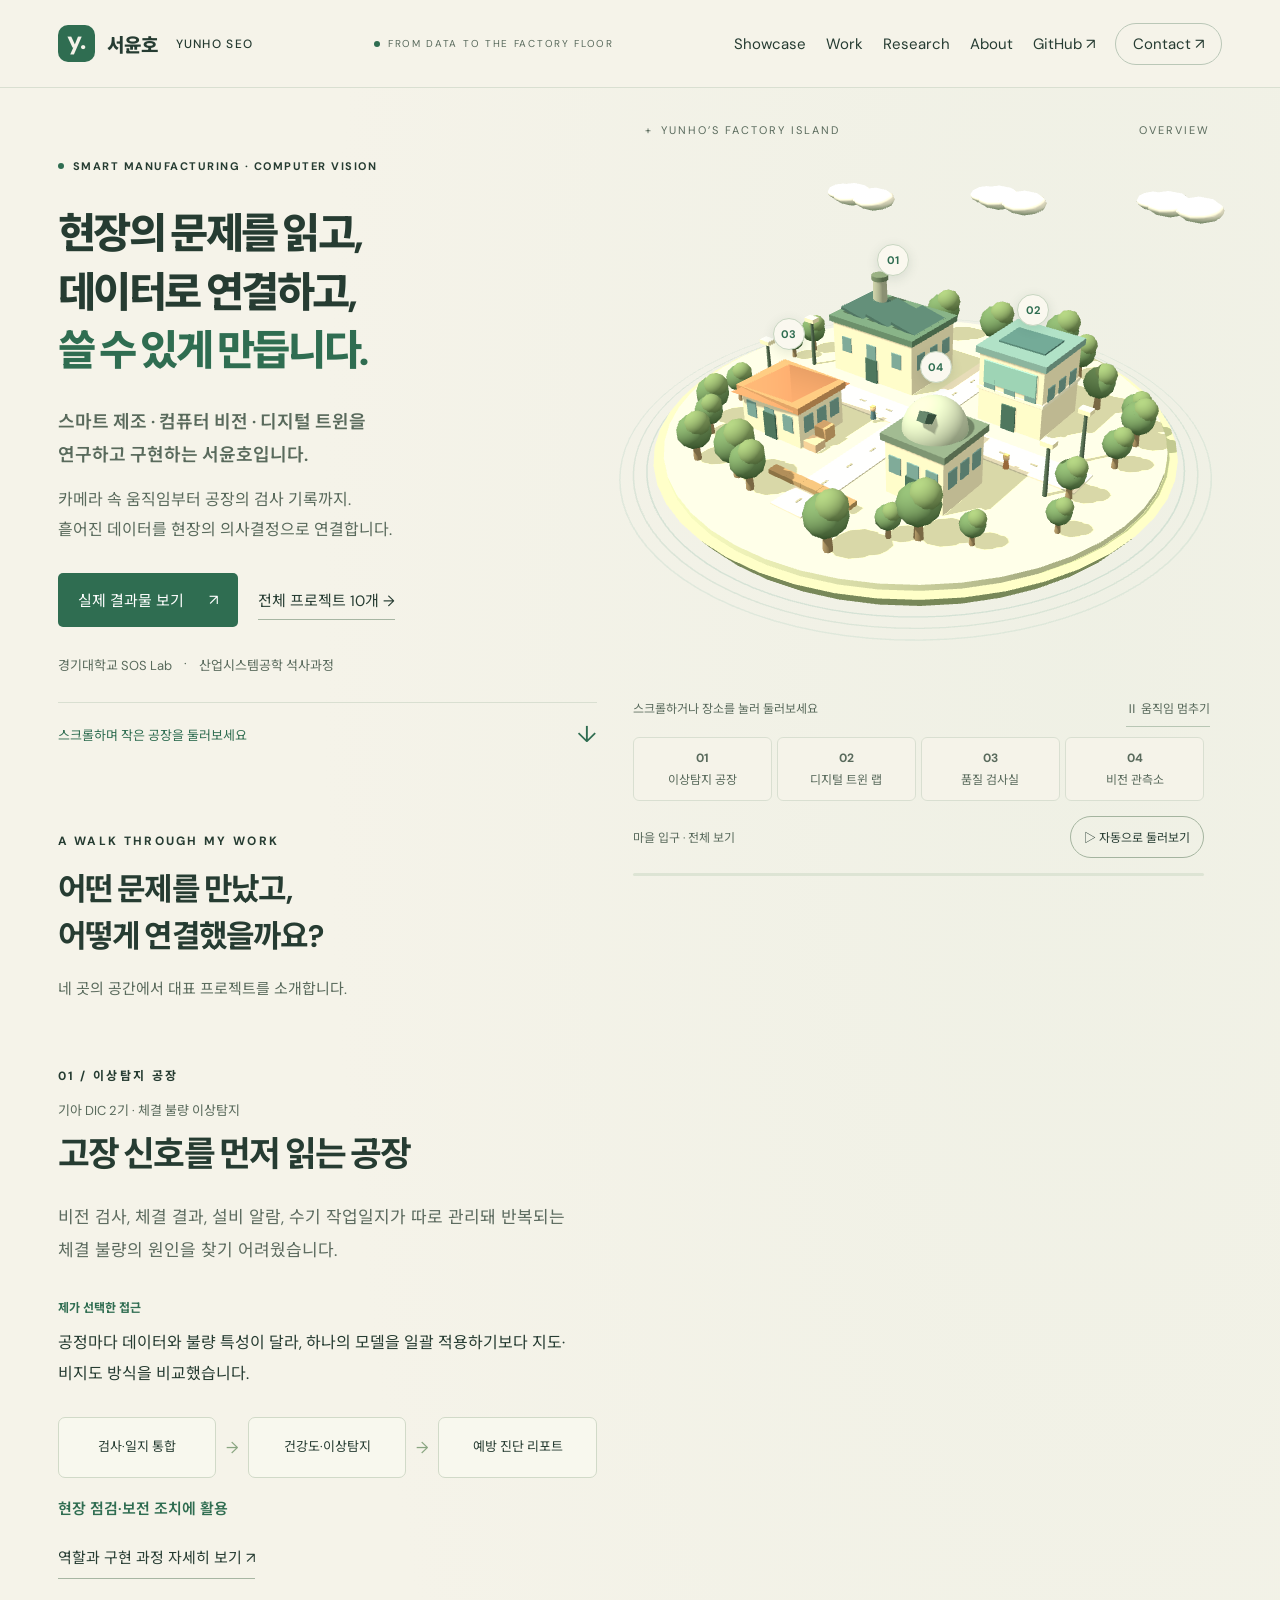
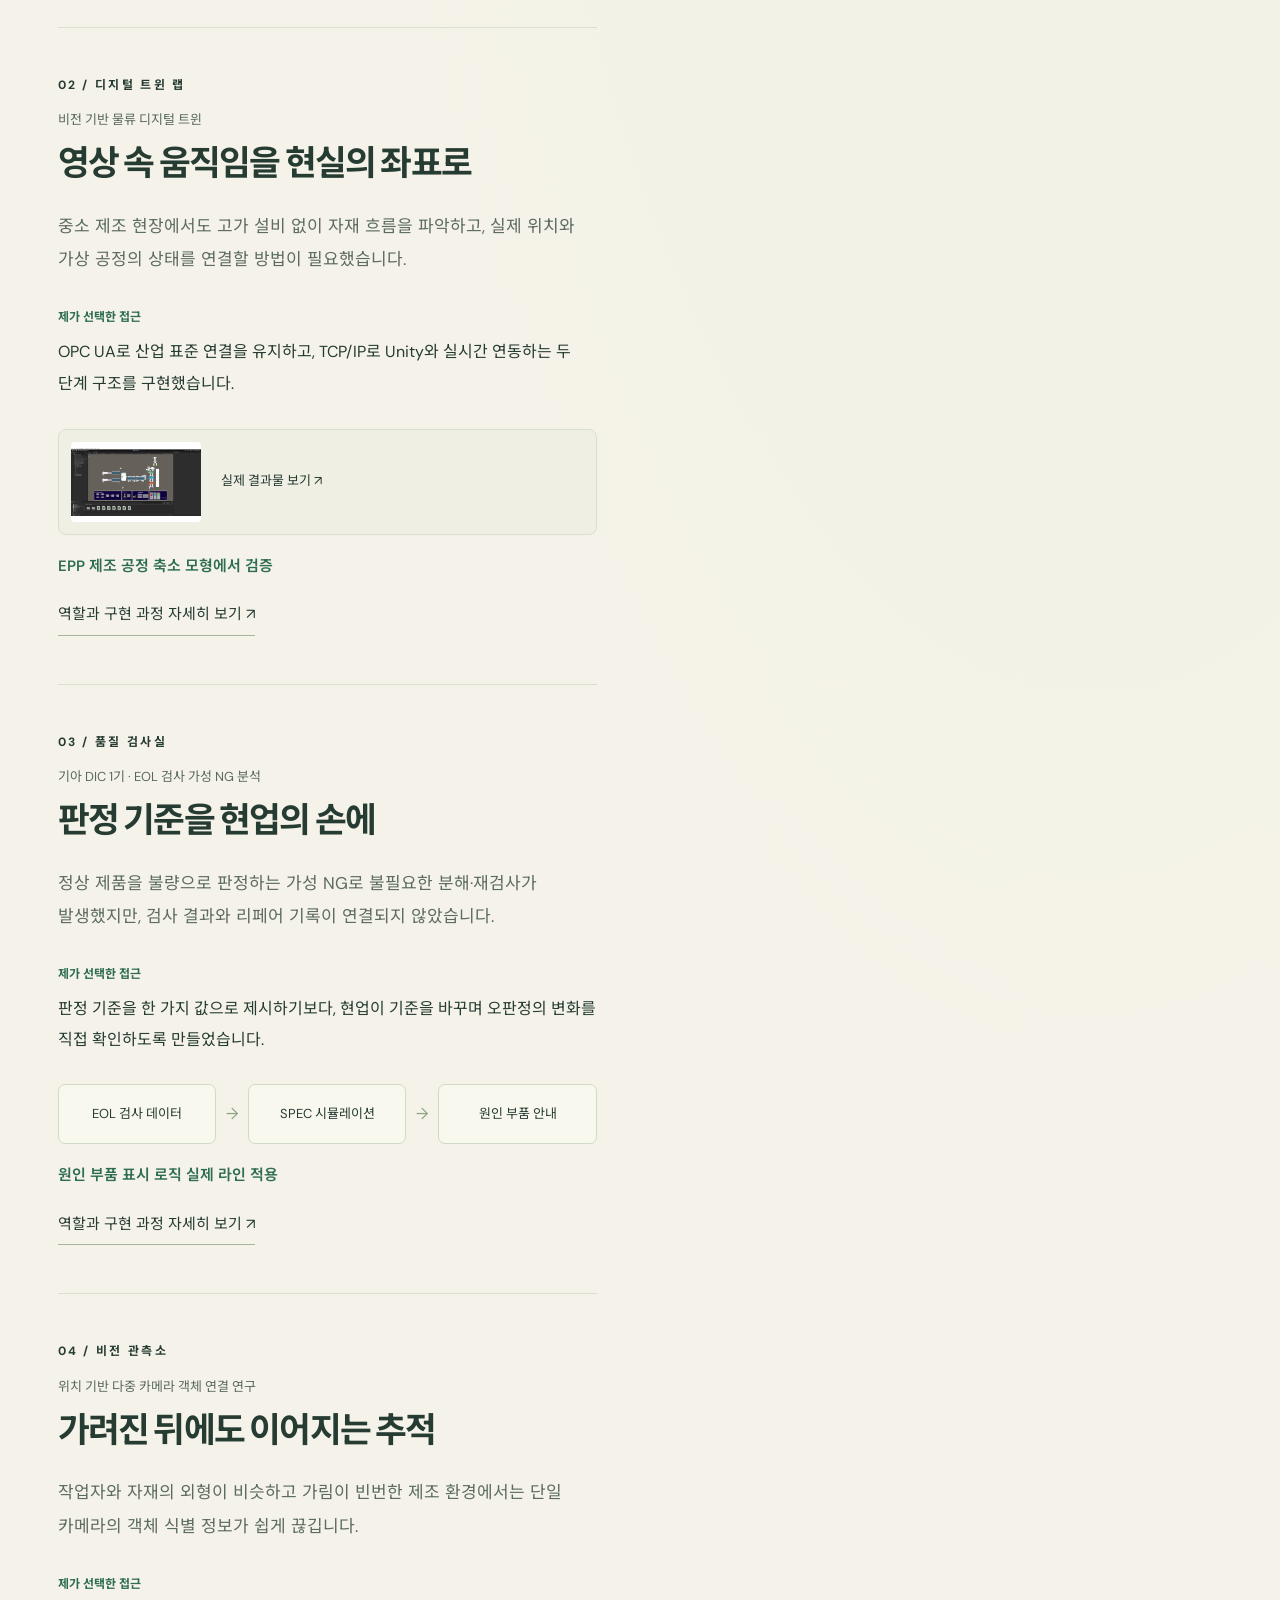
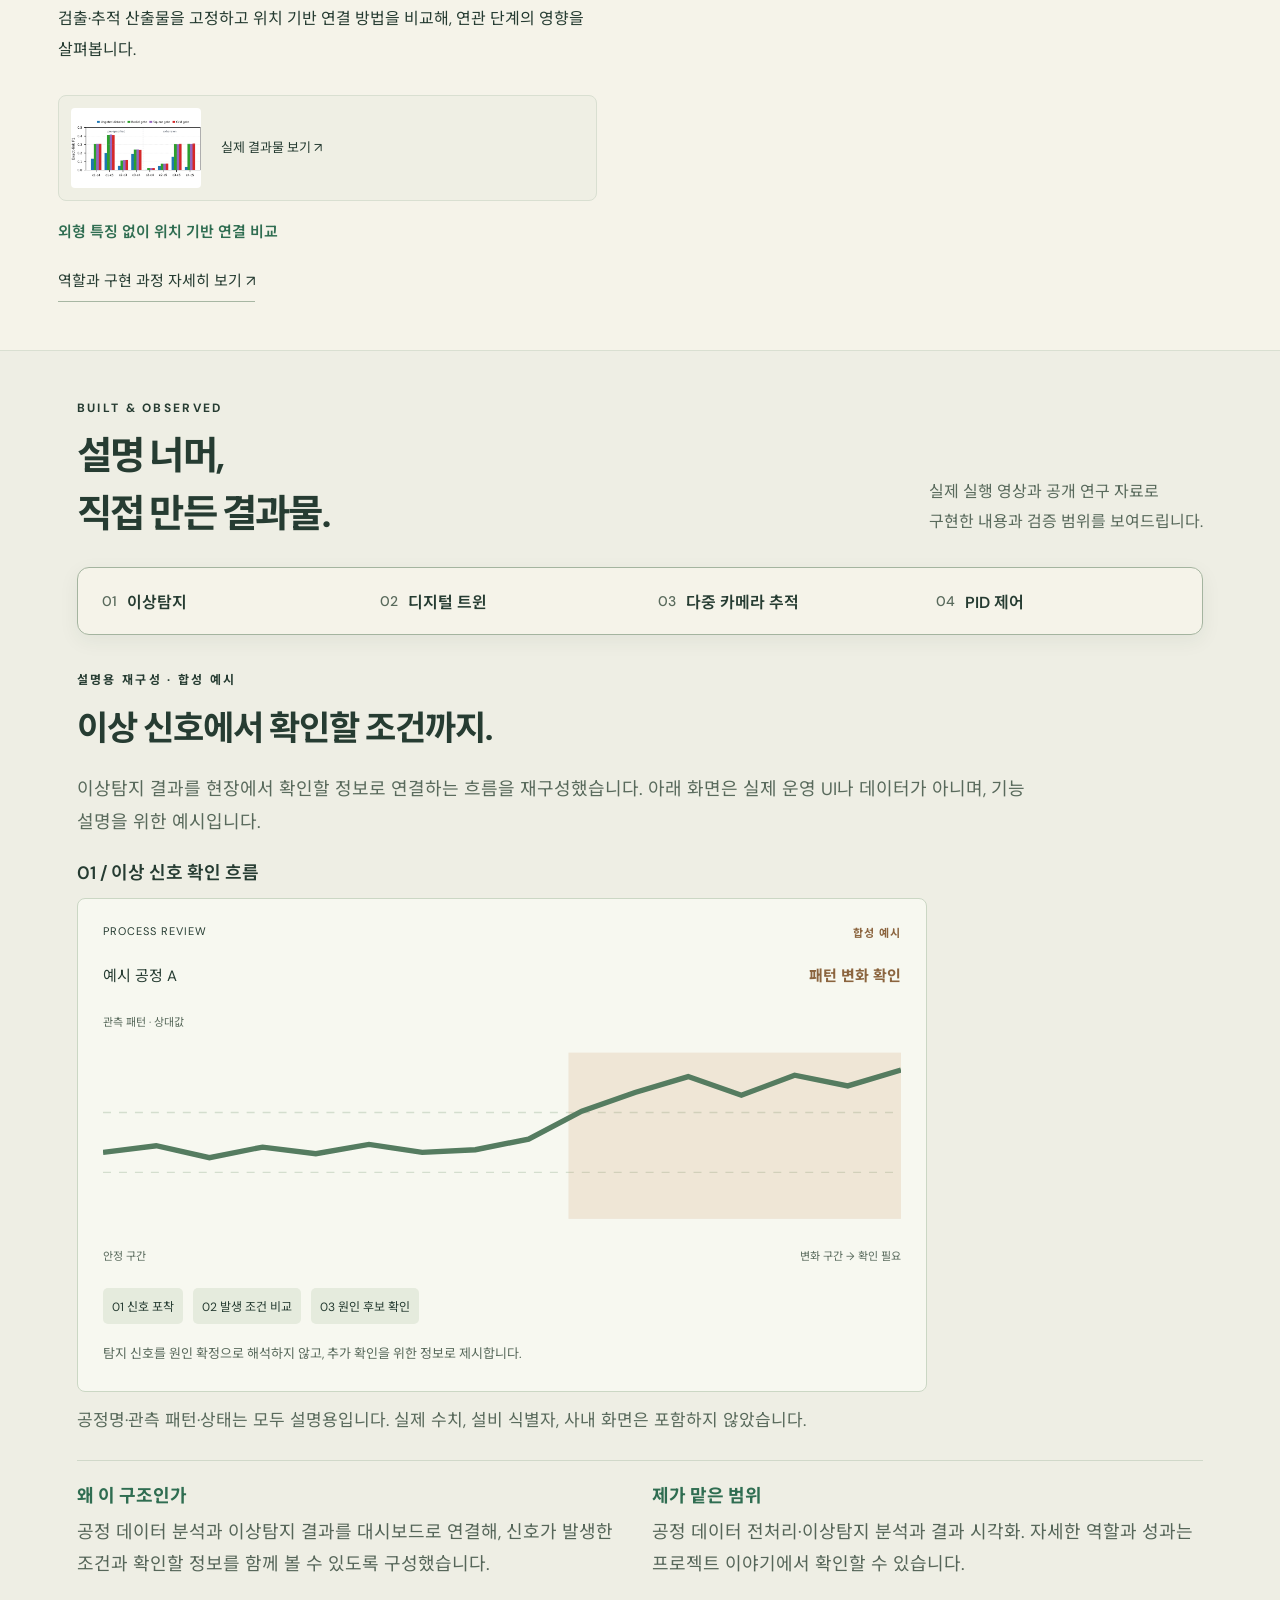
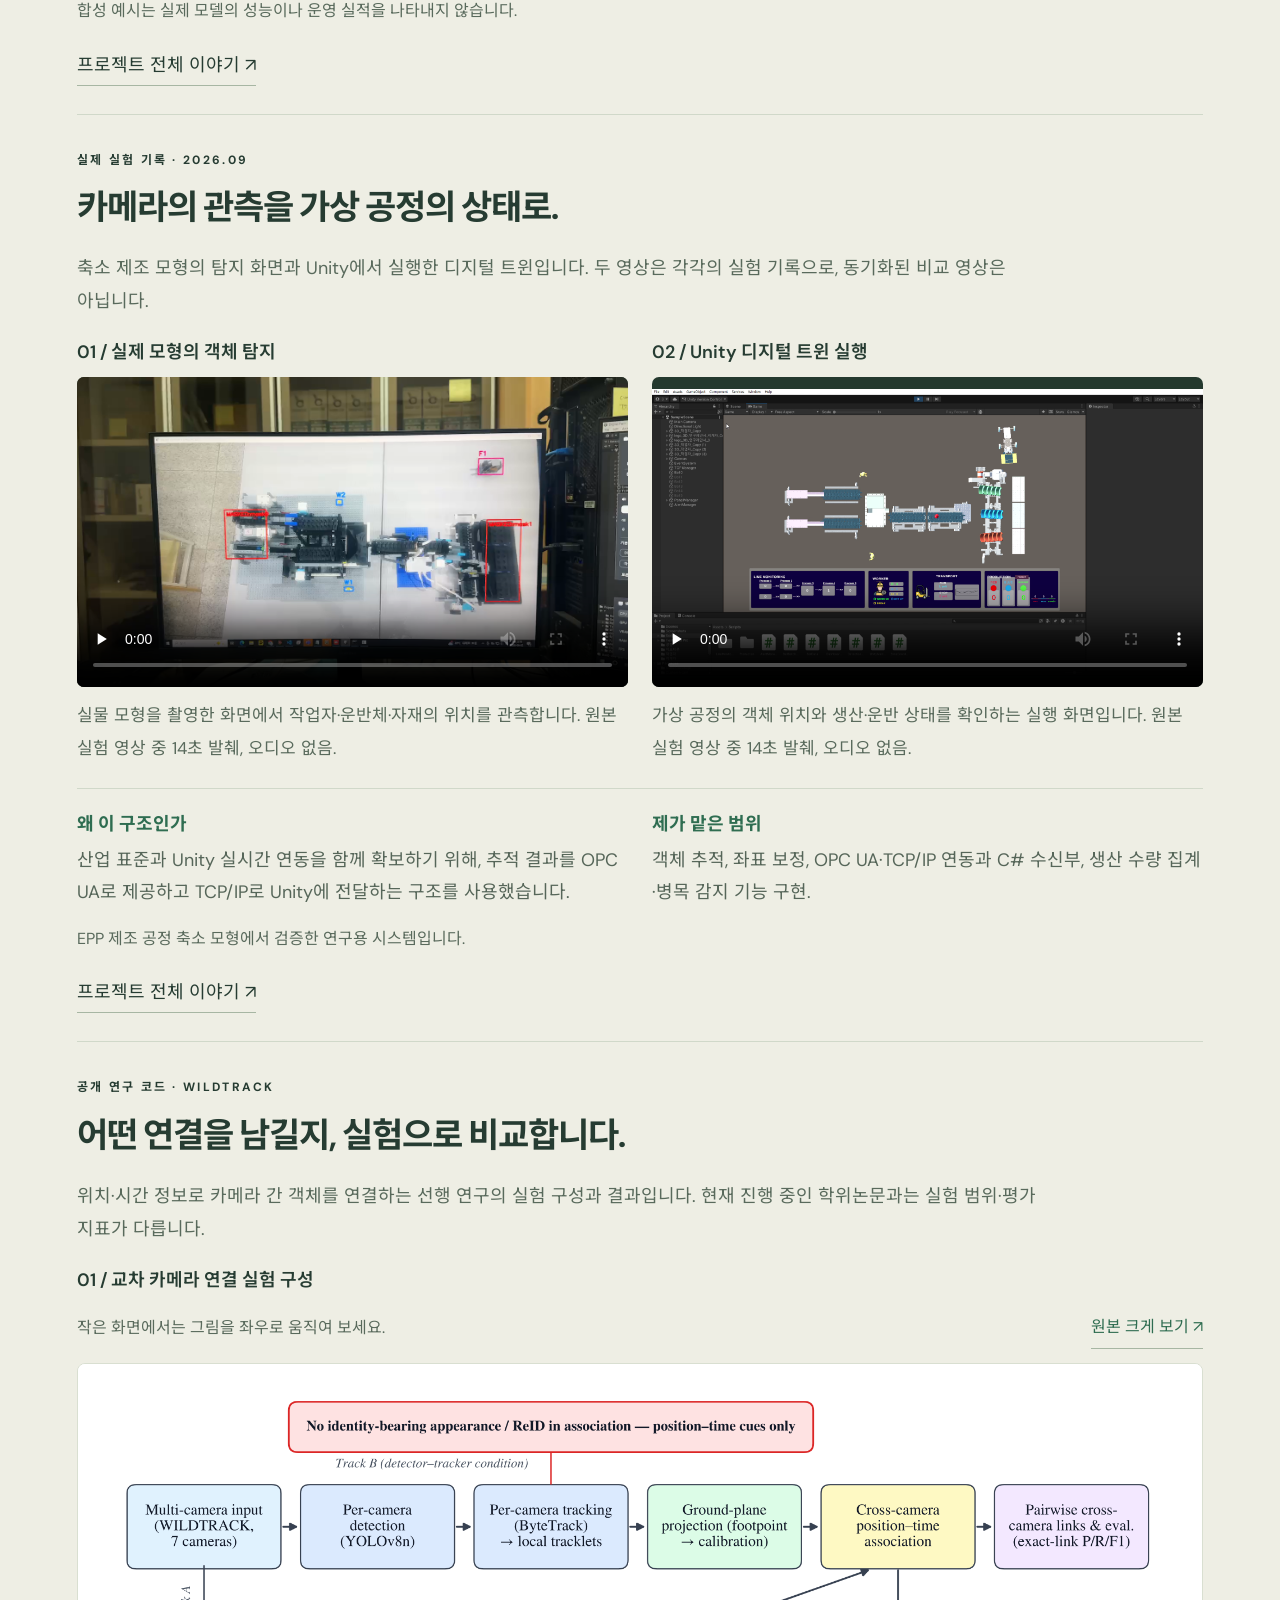
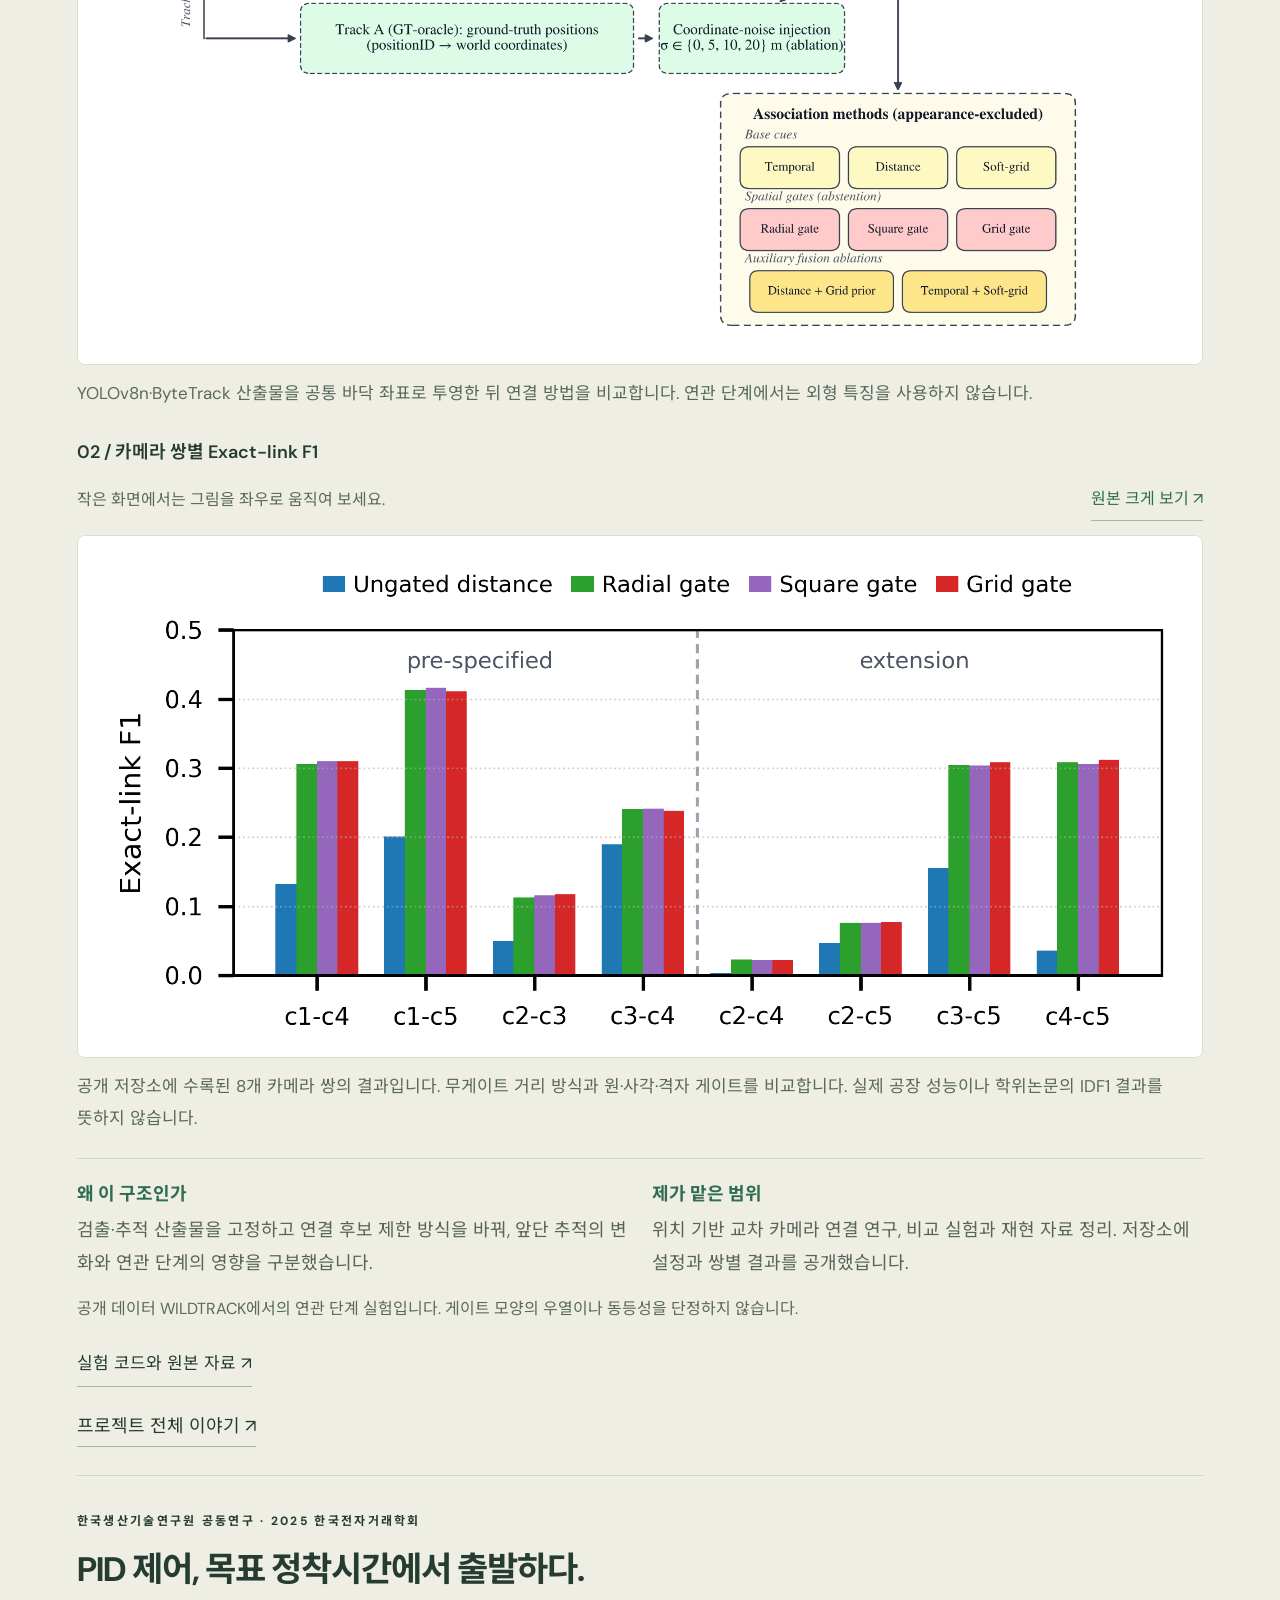
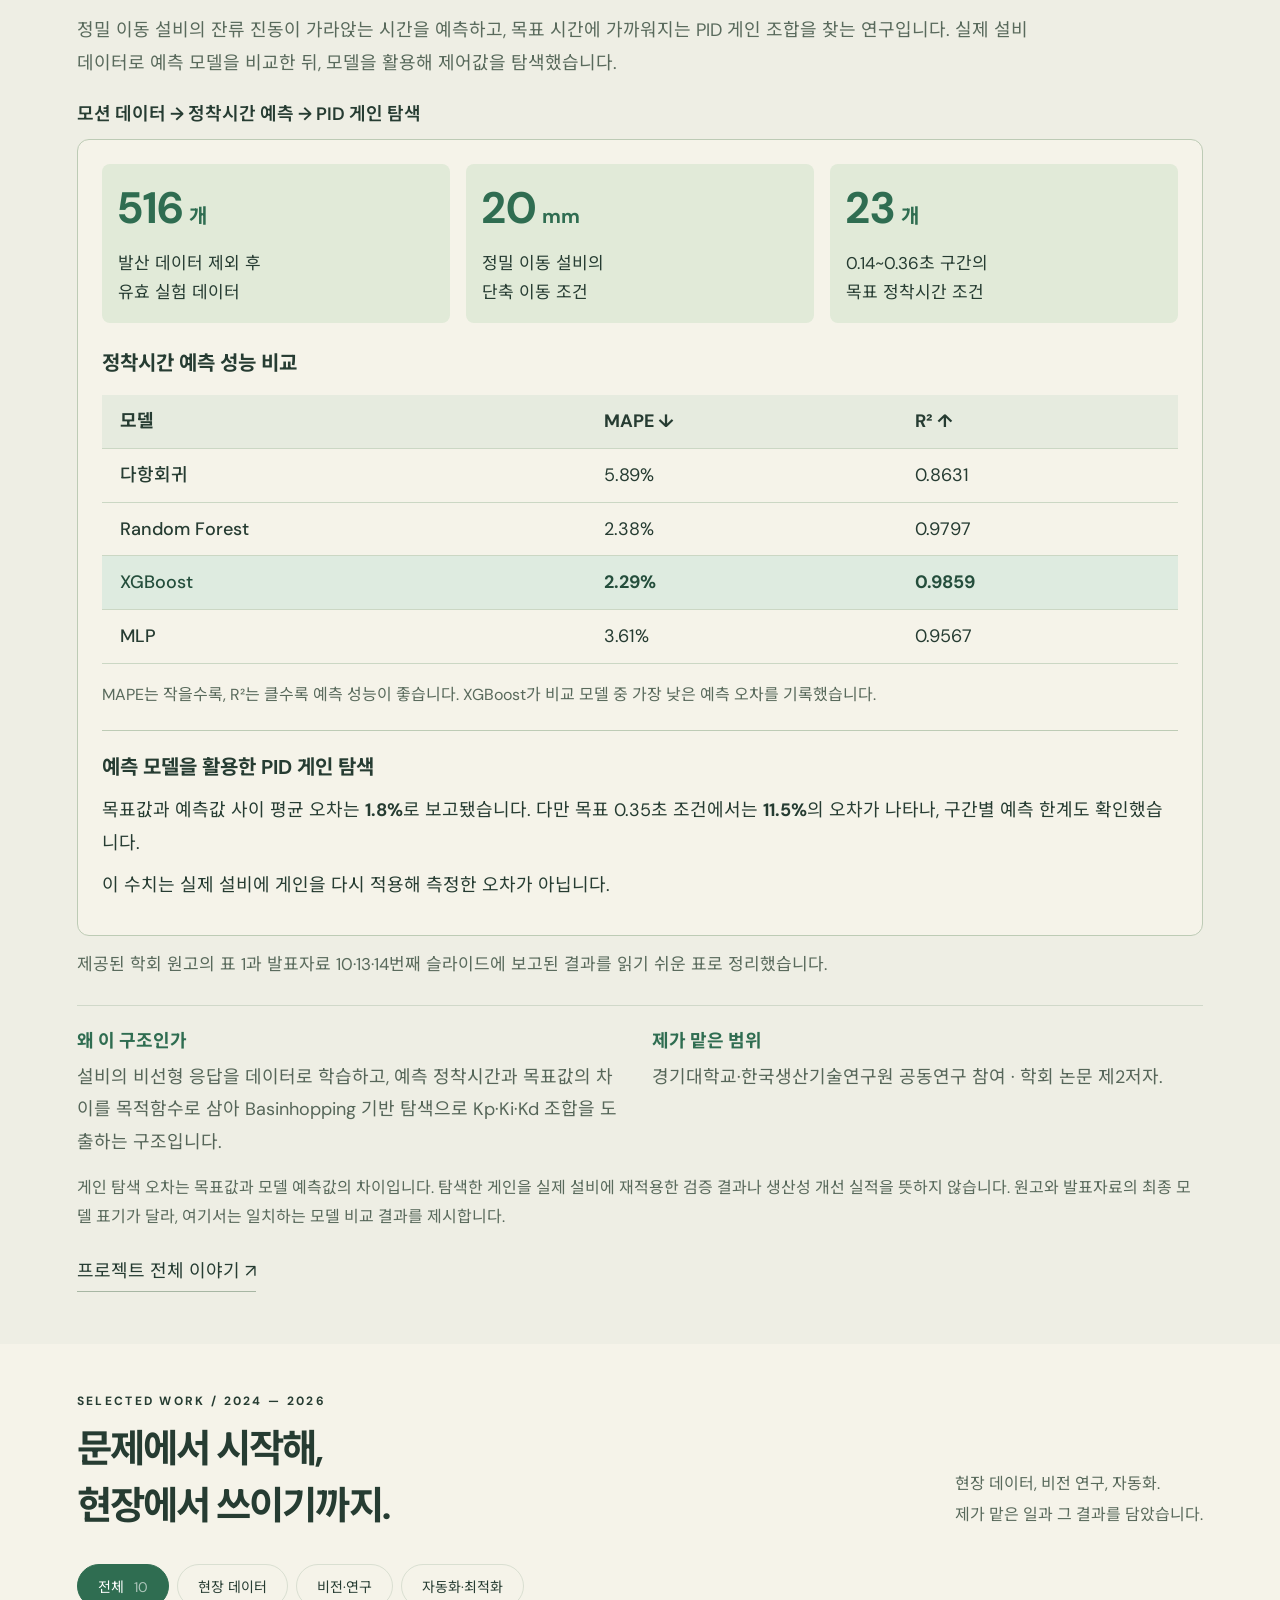
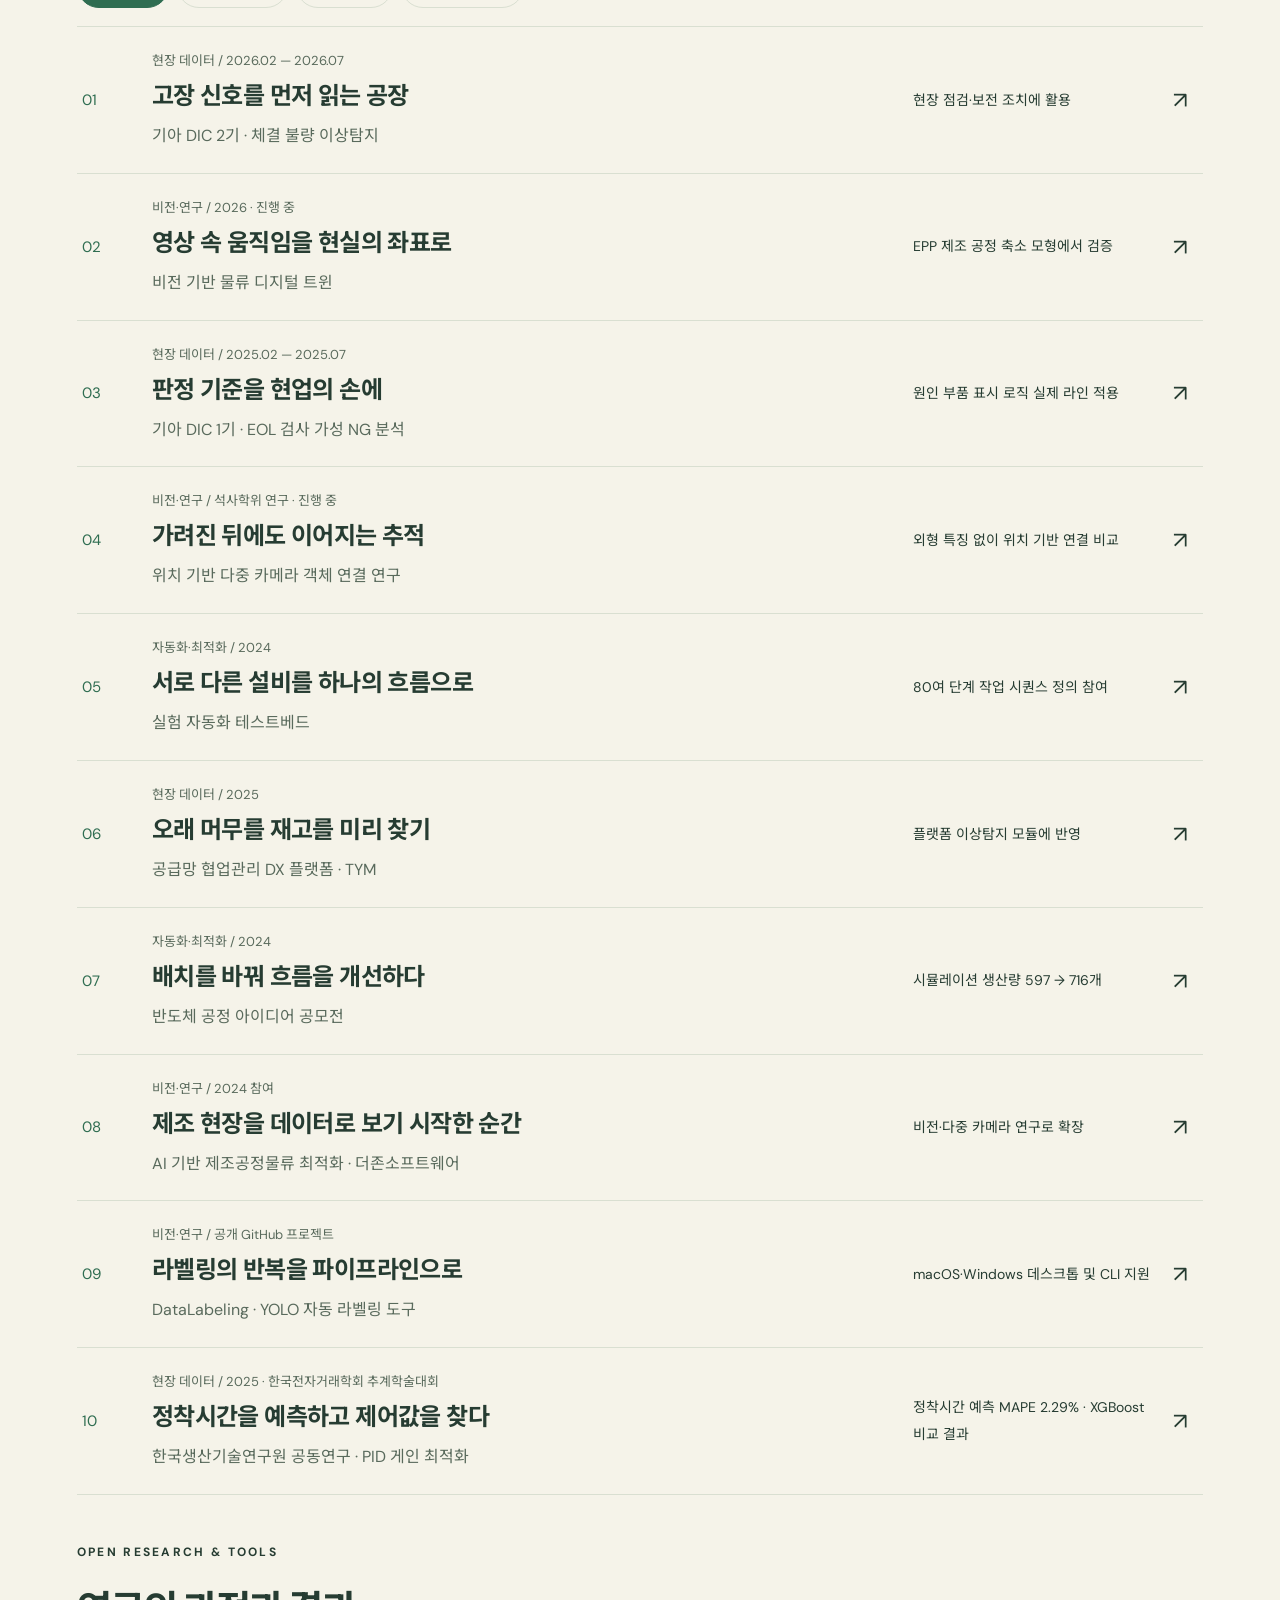
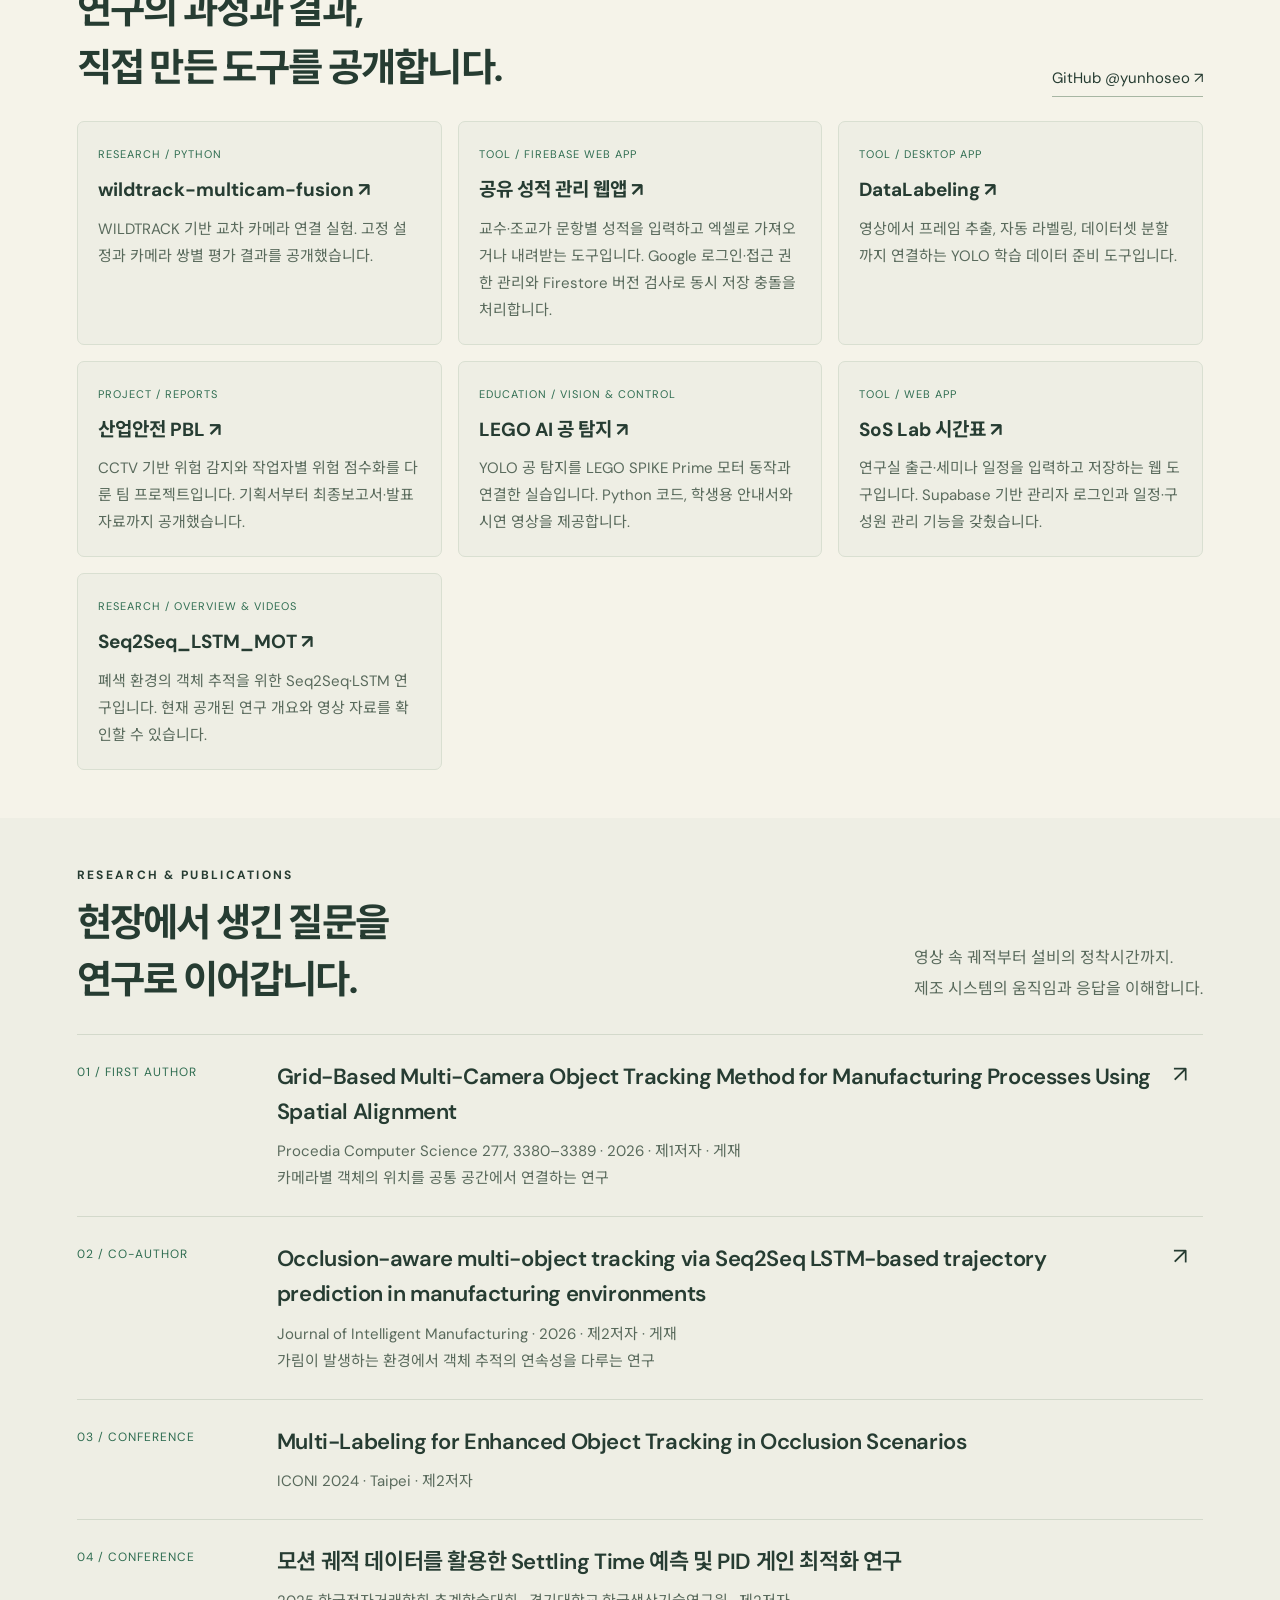
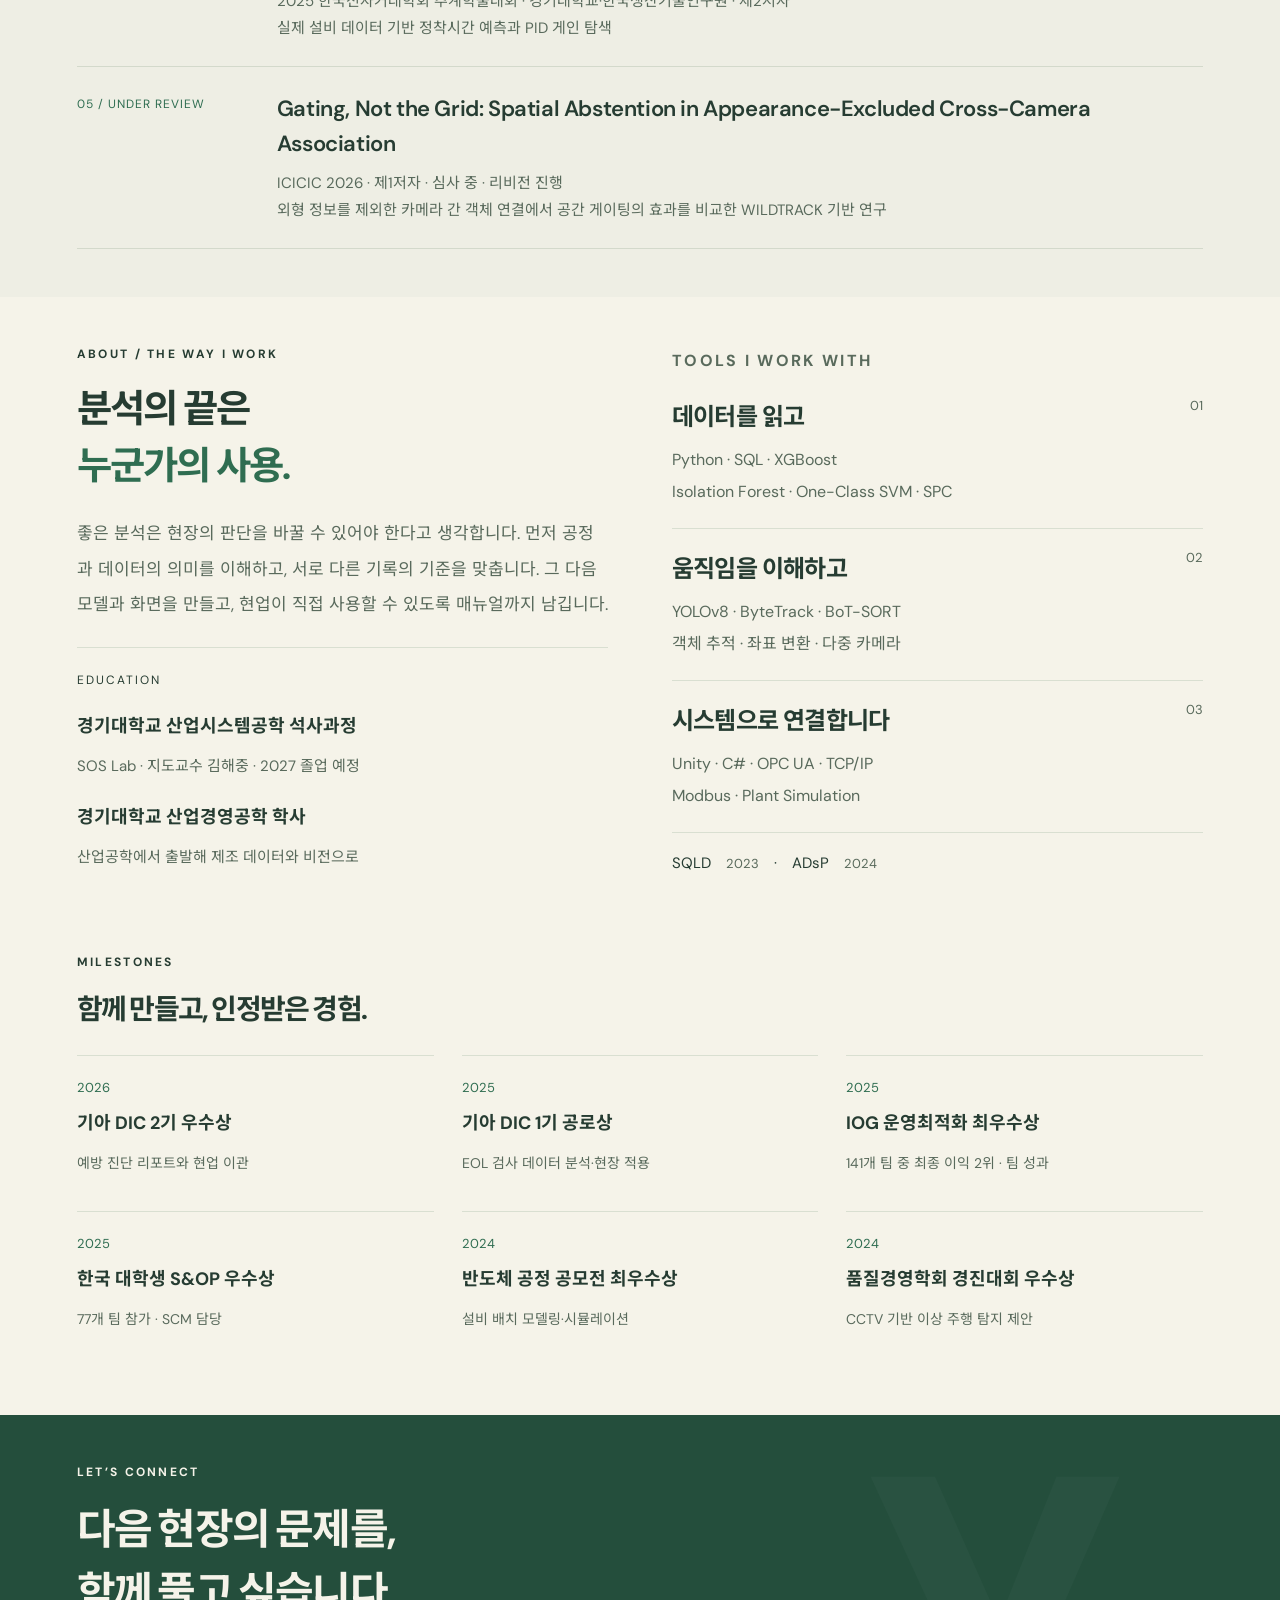
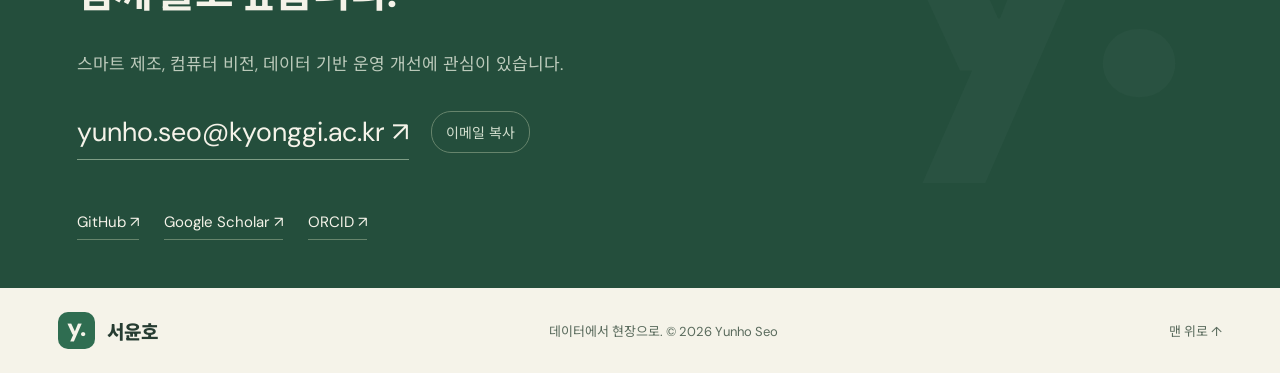
==== index.html @ 0ecb8c1a "Publish Yunho Seo portfolio" ====
<!doctype html><html lang="ko"><head><meta charset="utf-8"><meta name="viewport" content="width=device-width, initial-scale=1"><title>서윤호 · 데이터로 연결하는 제조 현장</title><meta name="description" content="제조 현장의 데이터를 연결하고, 현업이 쓰는 도구로 만듭니다. 서윤호의 스마트 제조·컴퓨터 비전·디지털 트윈 포트폴리오."><meta name="theme-color" content="#f5f3e9"><meta property="og:type" content="website"><meta property="og:locale" content="ko_KR"><meta property="og:title" content="서윤호 · 데이터로 연결하는 제조 현장"><meta property="og:description" content="제조 현장의 데이터를 연결하고, 현업이 쓰는 도구로 만듭니다. 서윤호의 스마트 제조·컴퓨터 비전·디지털 트윈 포트폴리오."><meta name="twitter:card" content="summary"><meta name="twitter:title" content="서윤호 · 데이터로 연결하는 제조 현장"><meta name="twitter:description" content="스마트 제조·컴퓨터 비전·디지털 트윈을 연구하고 구현하는 서윤호의 포트폴리오."><link rel="icon" href="favicon.svg"><link rel="stylesheet" href="styles.css?v=20261026-framework"><link rel="stylesheet" href="experience.css?v=20261026-framework"><link rel="preconnect" href="https://fonts.googleapis.com"><link href="https://fonts.googleapis.com/css2?family=Noto+Sans+KR:wght@400;500;600;700;800;900&family=DM+Sans:wght@400;500;600;700&display=swap" rel="stylesheet"><noscript><style>.island-column,.island-sticky,.explore-cue,.tour-heading,.filters{display:none!important}.experience{display:block!important}.story-column{max-width:840px}.hero-story{min-height:0!important;max-height:none!important}</style></noscript></head>
<body><a class="skip" href="#work">프로젝트 목록으로 바로 가기</a><header class="header"><a href="#home" class="brand"><span class="brand-icon">y.</span> 서윤호 <span class="brand-en">YUNHO SEO</span></a><span class="header-note"><i></i> FROM DATA TO THE FACTORY FLOOR</span><nav class="desktop-nav" aria-label="메인 메뉴"><a href="#evidence">Showcase</a><a href="#work">Work</a><a href="#research">Research</a><a href="#about">About</a><a href="https://github.com/yunhoseo" target="_blank" rel="noopener">GitHub ↗</a><a class="nav-contact" href="#contact">Contact ↗</a></nav><details class="mobile-menu"><summary>메뉴 <span aria-hidden="true">☰</span></summary><nav aria-label="모바일 메뉴"><a href="#evidence">Showcase · 결과물</a><a href="#work">Work · 프로젝트</a><a href="#research">Research · 논문</a><a href="#about">About · 소개</a><a href="https://github.com/yunhoseo" target="_blank" rel="noopener">GitHub ↗</a><a href="#contact">Contact · 연락처</a></nav></details></header>
<main><noscript><aside class="script-note">JavaScript가 꺼져 있어 3D 투어와 상세창을 사용할 수 없습니다. 아래 프로젝트 요약과 연구·연락처 링크는 계속 확인할 수 있습니다.</aside></noscript><section class="experience" aria-label="서윤호의 스마트팩토리 포트폴리오 투어">
<div class="island-column"><div class="island-sticky">
<div class="world-wrap"><div class="world-heading"><span>YUNHO’S FACTORY ISLAND</span><span id="place-counter">OVERVIEW</span></div>
<div id="world" role="img" aria-label="스크롤에 따라 공장과 연구실을 둘러보는 3D 포트폴리오 섬"><div class="world-fallback">작은 공장에 담은 네 가지 이야기<br><span>장소 버튼으로 프로젝트를 둘러보세요.</span></div></div>
<div class="map-labels" aria-label="섬의 장소"><button data-go-stop="0" class="map-label"><b>01</b> <span>이상탐지 공장 ↗</span></button><button data-go-stop="1" class="map-label"><b>02</b> <span>디지털 트윈 랩 ↗</span></button><button data-go-stop="2" class="map-label"><b>03</b> <span>품질 검사실 ↗</span></button><button data-go-stop="3" class="map-label"><b>04</b> <span>비전 관측소 ↗</span></button></div>
<div class="world-controls"><span id="island-caption">스크롤하거나 장소를 눌러 둘러보세요</span><button id="motion" aria-pressed="false">Ⅱ 움직임 멈추기</button></div></div>
<div class="island-navigation"><div class="tour-tabs" role="group" aria-label="대표 프로젝트로 이동"></div><div class="tour-controls"><span id="tour-status" role="status">마을 입구 · 전체 보기</span><button id="tour" class="outline" aria-pressed="false">▷ 자동으로 둘러보기</button></div><div class="tour-progress" aria-hidden="true"><span></span></div></div>
</div></div><div class="story-column">
<section class="hero-story" id="home">
<p class="eyebrow"><span class="dot"></span> SMART MANUFACTURING · COMPUTER VISION</p>
<h1>현장의 문제를 읽고,<br>데이터로 연결하고,<br><em>쓸 수 있게 만듭니다.</em></h1>
<p class="intro"><strong>스마트 제조 · 컴퓨터 비전 · 디지털 트윈을<br class="desktop-break"> 연구하고 구현하는 서윤호입니다.</strong></p>
<p class="intro-sub">카메라 속 움직임부터 공장의 검사 기록까지.<br>흩어진 데이터를 현장의 의사결정으로 연결합니다.</p>
<div class="hero-links"><a class="primary" href="#evidence">실제 결과물 보기 <span>↗</span></a><a href="#work" class="text-link">전체 프로젝트 <span data-project-count>10</span>개 →</a></div>
<div class="hero-meta"><span>경기대학교 SOS Lab</span><b>·</b><span>산업시스템공학 석사과정</span></div>
<a class="explore-cue" href="#journey">스크롤하며 작은 공장을 둘러보세요 <span>↓</span></a>
</section>
<div id="journey" class="tour-heading"><p class="section-kicker">A WALK THROUGH MY WORK</p><h2>어떤 문제를 만났고,<br>어떻게 연결했을까요?</h2><p>네 곳의 공간에서 대표 프로젝트를 소개합니다.</p></div>
<div id="chapters"></div>
</div>
</section>
<section id="evidence" class="section evidence-section"><div class="section-heading"><div><p class="section-kicker">BUILT & OBSERVED</p><h2>설명 너머,<br>직접 만든 결과물.</h2></div><p class="section-desc">실제 실행 영상과 공개 연구 자료로<br>구현한 내용과 검증 범위를 보여드립니다.</p></div><div id="evidence-content"><noscript><div class="static-evidence"><p>축소 제조 모형의 실제 실험 기록입니다. 두 영상은 각각의 기록이며 동기화된 비교 영상은 아닙니다.</p><p><a class="text-link" href="assets/twin-detection.mp4">실제 모형의 객체 탐지 영상 ↗</a> <a class="text-link" href="assets/twin-unity.mp4">Unity 디지털 트윈 실행 영상 ↗</a></p><p><a class="text-link" href="https://github.com/yunhoseo/wildtrack-multicam-fusion" target="_blank" rel="noopener">공개 선행 연구의 실험 코드와 결과 ↗</a></p></div></noscript></div></section>
<section id="work" class="work section"><div class="section-heading"><div><p class="section-kicker">SELECTED WORK / 2024 — 2026</p><h2>문제에서 시작해,<br>현장에서 쓰이기까지.</h2></div><p class="section-desc">현장 데이터, 비전 연구, 자동화.<br>제가 맡은 일과 그 결과를 담았습니다.</p></div><div class="filters" role="group" aria-label="프로젝트 분야"><button aria-pressed="true" data-filter="전체">전체 <span data-project-count>10</span></button><button aria-pressed="false" data-filter="현장 데이터">현장 데이터</button><button aria-pressed="false" data-filter="비전·연구">비전·연구</button><button aria-pressed="false" data-filter="자동화·최적화">자동화·최적화</button></div><p id="filter-status" class="sr-only" aria-live="polite"></p><div id="projects"><noscript><div class="static-projects"><article><span>01</span><h3>고장 신호를 먼저 읽는 공장</h3><p>기아 DIC 2기 · 체결 불량 이상탐지</p><p>현장 점검·보전 조치에 활용</p></article><article><span>02</span><h3>영상 속 움직임을 현실의 좌표로</h3><p>비전 기반 물류 디지털 트윈</p><p>EPP 제조 공정 축소 모형에서 검증</p></article><article><span>03</span><h3>판정 기준을 현업의 손에</h3><p>기아 DIC 1기 · EOL 검사 가성 NG 분석</p><p>원인 부품 표시 로직 실제 라인 적용</p></article><article><span>04</span><h3>가려진 뒤에도 이어지는 추적</h3><p>위치 기반 다중 카메라 객체 연결 연구 · 석사학위 연구 진행 중</p><p>외형 특징 없이 위치 기반 연결 비교</p></article><article><span>05</span><h3>서로 다른 설비를 하나의 흐름으로</h3><p>실험 자동화 테스트베드</p><p>80여 단계 작업 시퀀스 정의 참여</p></article><article><span>06</span><h3>오래 머무를 재고를 미리 찾기</h3><p>공급망 협업관리 DX 플랫폼 · TYM</p><p>플랫폼 이상탐지 모듈에 반영</p></article><article><span>07</span><h3>배치를 바꿔 흐름을 개선하다</h3><p>반도체 공정 아이디어 공모전</p><p>시뮬레이션 생산량 597 → 716개 · 실제 공장 생산 실적이 아닌 모형 비교 결과</p></article><article><span>08</span><h3>제조 현장을 데이터로 보기 시작한 순간</h3><p>AI 기반 제조공정물류 최적화 · 더존소프트웨어</p><p>비전·다중 카메라 연구로 확장</p></article><article><span>09</span><h3>라벨링의 반복을 파이프라인으로</h3><p>DataLabeling · YOLO 자동 라벨링 도구</p><p>macOS·Windows 데스크톱 및 CLI 지원</p></article><article><span>10</span><h3>정착시간을 예측하고 제어값을 찾다</h3><p>한국생산기술연구원 공동연구 · PID 게인 최적화 · 2025 · 학회 논문 제2저자</p><p>정착시간 예측 MAPE 2.29% · XGBoost 비교 결과. 게인 탐색 결과는 모델 예측값 기준이며 실제 설비 재적용 성과가 아닙니다.</p></article></div></noscript></div></section>
<section class="code-section section" id="open-research"><p class="section-kicker">OPEN RESEARCH & TOOLS</p><div class="section-heading"><h2>연구의 과정과 결과,<br>직접 만든 도구를 공개합니다.</h2><a class="text-link" href="https://github.com/yunhoseo" target="_blank" rel="noopener">GitHub @yunhoseo ↗</a></div><div class="repo-grid">
<a href="https://github.com/yunhoseo/wildtrack-multicam-fusion" target="_blank" rel="noopener"><span>RESEARCH / PYTHON</span><h3>wildtrack-multicam-fusion ↗</h3><p>WILDTRACK 기반 교차 카메라 연결 실험. 고정 설정과 카메라 쌍별 평가 결과를 공개했습니다.</p></a>
<a href="https://github.com/yunhoseo/gradebook-firebase" target="_blank" rel="noopener"><span>TOOL / FIREBASE WEB APP</span><h3>공유 성적 관리 웹앱 ↗</h3><p>교수·조교가 문항별 성적을 입력하고 엑셀로 가져오거나 내려받는 도구입니다. Google 로그인·접근 권한 관리와 Firestore 버전 검사로 동시 저장 충돌을 처리합니다.</p></a>
<a href="https://github.com/yunhoseo/DataLabeling" target="_blank" rel="noopener"><span>TOOL / DESKTOP APP</span><h3>DataLabeling ↗</h3><p>영상에서 프레임 추출, 자동 라벨링, 데이터셋 분할까지 연결하는 YOLO 학습 데이터 준비 도구입니다.</p></a>
<a href="https://github.com/yunhoseo/industrial-safety-pbl" target="_blank" rel="noopener"><span>PROJECT / REPORTS</span><h3>산업안전 PBL ↗</h3><p>CCTV 기반 위험 감지와 작업자별 위험 점수화를 다룬 팀 프로젝트입니다. 기획서부터 최종보고서·발표자료까지 공개했습니다.</p></a>
<a href="https://github.com/yunhoseo/lego-ai-ball-detection" target="_blank" rel="noopener"><span>EDUCATION / VISION &amp; CONTROL</span><h3>LEGO AI 공 탐지 ↗</h3><p>YOLO 공 탐지를 LEGO SPIKE Prime 모터 동작과 연결한 실습입니다. Python 코드, 학생용 안내서와 시연 영상을 제공합니다.</p></a>
<a href="https://github.com/yunhoseo/sos-lab" target="_blank" rel="noopener"><span>TOOL / WEB APP</span><h3>SoS Lab 시간표 ↗</h3><p>연구실 출근·세미나 일정을 입력하고 저장하는 웹 도구입니다. Supabase 기반 관리자 로그인과 일정·구성원 관리 기능을 갖췄습니다.</p></a>
<a href="https://github.com/yunhoseo/Seq2Seq_LSTM_MOT" target="_blank" rel="noopener"><span>RESEARCH / OVERVIEW &amp; VIDEOS</span><h3>Seq2Seq_LSTM_MOT ↗</h3><p>폐색 환경의 객체 추적을 위한 Seq2Seq·LSTM 연구입니다. 현재 공개된 연구 개요와 영상 자료를 확인할 수 있습니다.</p></a>
</div></section><section class="research section" id="research"><div class="section-heading"><div><p class="section-kicker">RESEARCH & PUBLICATIONS</p><h2>현장에서 생긴 질문을<br>연구로 이어갑니다.</h2></div><p class="section-desc">영상 속 궤적부터 설비의 정착시간까지.<br>제조 시스템의 움직임과 응답을 이해합니다.</p></div><a class="paper" href="https://doi.org/10.1016/j.procs.2026.02.374" target="_blank" rel="noopener"><span class="paper-type">01 / FIRST AUTHOR</span><div><h3>Grid-Based Multi-Camera Object Tracking Method for Manufacturing Processes Using Spatial Alignment</h3><p>Procedia Computer Science 277, 3380–3389 · 2026 · 제1저자 · 게재</p><small>카메라별 객체의 위치를 공통 공간에서 연결하는 연구</small></div><span class="paper-arrow">↗</span></a><a class="paper" href="https://doi.org/10.1007/s10845-026-02940-1" target="_blank" rel="noopener"><span class="paper-type">02 / CO-AUTHOR</span><div><h3>Occlusion-aware multi-object tracking via Seq2Seq LSTM-based trajectory prediction in manufacturing environments</h3><p>Journal of Intelligent Manufacturing · 2026 · 제2저자 · 게재</p><small>가림이 발생하는 환경에서 객체 추적의 연속성을 다루는 연구</small></div><span class="paper-arrow">↗</span></a><div class="paper"><span class="paper-type">03 / CONFERENCE</span><div><h3>Multi-Labeling for Enhanced Object Tracking in Occlusion Scenarios</h3><p>ICONI 2024 · Taipei · 제2저자</p></div></div><div class="paper"><span class="paper-type">04 / CONFERENCE</span><div><h3>모션 궤적 데이터를 활용한 Settling Time 예측 및 PID 게인 최적화 연구</h3><p>2025 한국전자거래학회 추계학술대회 · 경기대학교·한국생산기술연구원 · 제2저자</p><small>실제 설비 데이터 기반 정착시간 예측과 PID 게인 탐색</small></div></div><div class="paper" id="paper-icicic"><span class="paper-type">05 / UNDER REVIEW</span><div><h3>Gating, Not the Grid: Spatial Abstention in Appearance-Excluded Cross-Camera Association</h3><p>ICICIC 2026 · 제1저자 · 심사 중 · 리비전 진행</p><small>외형 정보를 제외한 카메라 간 객체 연결에서 공간 게이팅의 효과를 비교한 WILDTRACK 기반 연구</small></div></div></section>
<section class="about section" id="about"><div class="about-intro"><p class="section-kicker">ABOUT / THE WAY I WORK</p><h2>분석의 끝은<br><em>누군가의 사용.</em></h2><p>좋은 분석은 현장의 판단을 바꿀 수 있어야 한다고 생각합니다. 먼저 공정과 데이터의 의미를 이해하고, 서로 다른 기록의 기준을 맞춥니다. 그 다음 모델과 화면을 만들고, 현업이 직접 사용할 수 있도록 매뉴얼까지 남깁니다.</p><div class="education"><span>EDUCATION</span><h3>경기대학교 산업시스템공학 석사과정</h3><p>SOS Lab · 지도교수 김해중 · 2027 졸업 예정</p><h3>경기대학교 산업경영공학 학사</h3><p>산업공학에서 출발해 제조 데이터와 비전으로</p></div></div><div class="toolbox"><p class="section-kicker">TOOLS I WORK WITH</p><div><span>01</span><h3>데이터를 읽고</h3><p>Python · SQL · XGBoost<br>Isolation Forest · One-Class SVM · SPC</p></div><div><span>02</span><h3>움직임을 이해하고</h3><p>YOLOv8 · ByteTrack · BoT-SORT<br>객체 추적 · 좌표 변환 · 다중 카메라</p></div><div><span>03</span><h3>시스템으로 연결합니다</h3><p>Unity · C# · OPC UA · TCP/IP<br>Modbus · Plant Simulation</p></div><div class="certs">SQLD <span>2023</span> <b>·</b> ADsP <span>2024</span></div></div></section>
<section class="awards section"><p class="section-kicker">MILESTONES</p><h2>함께 만들고, 인정받은 경험.</h2><div class="award-grid"><div><span>2026</span><h3>기아 DIC 2기 우수상</h3><p>예방 진단 리포트와 현업 이관</p></div><div><span>2025</span><h3>기아 DIC 1기 공로상</h3><p>EOL 검사 데이터 분석·현장 적용</p></div><div><span>2025</span><h3>IOG 운영최적화 최우수상</h3><p>141개 팀 중 최종 이익 2위 · 팀 성과</p></div><div><span>2025</span><h3>한국 대학생 S&OP 우수상</h3><p>77개 팀 참가 · SCM 담당</p></div><div><span>2024</span><h3>반도체 공정 공모전 최우수상</h3><p>설비 배치 모델링·시뮬레이션</p></div><div><span>2024</span><h3>품질경영학회 경진대회 우수상</h3><p>CCTV 기반 이상 주행 탐지 제안</p></div></div></section>
<section id="contact" class="contact"><p class="section-kicker">LET’S CONNECT</p><h2>다음 현장의 문제를,<br>함께 풀고 싶습니다.</h2><p>스마트 제조, 컴퓨터 비전, 데이터 기반 운영 개선에 관심이 있습니다.</p><div class="contact-actions"><a href="mailto:yunho.seo@kyonggi.ac.kr">yunho.seo@kyonggi.ac.kr ↗</a><button id="copy-email" aria-label="이메일 주소 복사">이메일 복사</button></div><span id="copy-status" role="status"></span><div class="profile-links"><a href="https://github.com/yunhoseo" target="_blank" rel="noopener">GitHub ↗</a><a href="https://scholar.google.com/citations?user=6oiCOa8AAAAJ&hl=ko" target="_blank" rel="noopener">Google Scholar ↗</a><a href="https://orcid.org/0009-0008-2599-6824" target="_blank" rel="noopener">ORCID ↗</a></div></section></main>
<footer><a class="brand" href="#home"><span class="brand-icon">y.</span> 서윤호</a><span>데이터에서 현장으로. © 2026 Yunho Seo</span><a href="#home">맨 위로 ↑</a></footer><dialog id="detail" aria-labelledby="detail-title"><button class="close" aria-label="프로젝트 상세 닫기">닫기 ×</button><div id="detail-content"></div></dialog><script type="module" src="app.js?v=20261026-framework"></script></body></html>
---- styles.css ----
:root{--paper:#f5f3e9;--ink:#263c32;--green:#2f6d51;--muted:#596a5c;--line:#d9dfd1;--mint:#deebe0}*{box-sizing:border-box}html{scroll-behavior:smooth;scroll-padding-top:95px}body{margin:0;background:var(--paper);color:var(--ink);font-family:'DM Sans','Noto Sans KR',sans-serif;-webkit-font-smoothing:antialiased}button,a{-webkit-tap-highlight-color:transparent}a{color:inherit;text-decoration:none}button{font:inherit;cursor:pointer;color:inherit}button:focus-visible,a:focus-visible{outline:3px solid #c5763b;outline-offset:5px}button{border:0}em{font-style:normal;color:var(--green)}.header{height:88px;display:flex;align-items:center;justify-content:space-between;padding:0 4.5%;border-bottom:1px solid var(--line);position:sticky;top:0;z-index:20;background:#f5f3e9f2;backdrop-filter:blur(14px)}.brand{display:flex;align-items:center;gap:12px;font-weight:800;font-size:19px;white-space:nowrap}.brand-icon{background:var(--green);color:var(--paper);font-size:25px;border-radius:10px;width:37px;height:37px;text-align:center;line-height:32px}.brand-en{font-size:10px;letter-spacing:1.3px;font-weight:500;margin-left:6px}.header-note{font-size:9px;letter-spacing:1.7px;color:var(--muted);display:flex;align-items:center;gap:8px}.header-note i,.dot{width:6px;height:6px;border-radius:50%;background:var(--green);display:inline-block}.header nav{display:flex;align-items:center;gap:26px;font-size:12px}.nav-contact{border:1px solid #bac7b7;border-radius:30px;padding:10px 17px}.hero{position:relative;min-height:720px;height:calc(100svh - 88px);max-height:940px;display:grid;grid-template-columns:47% 53%;align-items:center;padding:30px 4.5% 85px;overflow:hidden;background:radial-gradient(ellipse at 84% 56%,#dfeadc66,transparent 55%)}.eyebrow,.section-kicker{font-size:10px;font-weight:700;letter-spacing:2.3px;line-height:1.6}.eyebrow{display:flex;align-items:center;gap:9px;margin-bottom:30px}.hero-copy{position:relative;z-index:2}h1{font-size:clamp(33px,3.4vw,59px);font-weight:800;line-height:1.4;letter-spacing:-2.8px;margin:0 0 26px;white-space:nowrap}.intro{font-size:14px;line-height:2.1;color:var(--muted)}.hero-links{display:flex;align-items:center;gap:24px;margin-top:32px;font-size:12px}.primary{background:var(--green);color:white;padding:16px 20px;border-radius:5px;display:flex;gap:25px;align-items:center}.primary:hover{background:#204a38}.text-link{border-bottom:1px solid #a7b6a3;padding:8px 0}.hero-meta{display:flex;gap:12px;color:var(--muted);font-size:10px;margin-top:35px}.hero-meta b{font-weight:400}.world-wrap{position:relative;align-self:center;height:570px;margin-left:-20px}.world-heading{position:absolute;top:26px;left:9%;right:4%;display:flex;justify-content:space-between;font-size:9px;letter-spacing:2px;color:var(--muted)}.world-heading:before{content:'+';margin-right:8px}.world-heading span:first-child{margin-right:auto}#world{position:absolute;inset:0 -8% 0 -8%;cursor:grab}#world canvas{width:100%;height:100%;display:block}.world-fallback{position:absolute;inset:25% 15%;display:grid;place-content:center;text-align:center;border-radius:50%;background:var(--mint);font-size:20px;line-height:2}.world-fallback span{font-size:12px}.scene-ready .world-fallback{display:none}.map-label{position:absolute;background:#fcfbf3ed;border:1px solid #c7d5c0;box-shadow:0 4px 14px #264e2910;font-size:10px;padding:9px 12px;border-radius:25px;transition:transform .2s;white-space:nowrap}.map-label:hover{transform:translateY(-4px);background:white}.map-label b{color:var(--green);margin-right:5px}.label-1{left:7%;top:35%}.label-2{right:0;top:34%}.label-3{left:11%;top:66%}.label-4{right:0;top:65%}.world-controls{position:absolute;bottom:0;left:7%;right:0;display:flex;justify-content:space-between;font-size:9px;align-items:center;color:var(--muted)}.world-controls .dot{margin-right:4px;width:5px;height:5px}.world-controls button{background:transparent;border-bottom:1px solid #b8c6b4;padding:6px 0;font-size:9px}.scroll-note{position:absolute;bottom:29px;left:4.5%;right:4.5%;border-top:1px solid var(--line);padding-top:18px;font-size:9px;letter-spacing:2px;display:flex;justify-content:space-between}.scroll-note span{font-size:18px}.section,.journey{padding:95px max(6%,calc((100% - 1220px)/2))}.journey{background:#e8eddf;border-top:1px solid var(--line);border-bottom:1px solid var(--line)}h2{font-size:clamp(28px,3vw,42px);font-weight:700;line-height:1.5;letter-spacing:-1.8px;margin:16px 0 0}.journey-top,.section-heading{display:flex;justify-content:space-between;align-items:flex-end;gap:30px}.outline{border:1px solid #a4b49f;border-radius:30px;background:transparent;padding:12px 19px;font-size:11px;white-space:nowrap}.tour-tabs{display:grid;grid-template-columns:repeat(4,1fr);gap:0;margin-top:40px;border-bottom:1px solid #b9c8b3}.tour-tabs button{background:none;text-align:left;padding:16px 5px;font-size:12px;border-bottom:3px solid transparent;color:var(--muted)}.tour-tabs button[aria-pressed=true]{border-color:var(--green);color:var(--green);font-weight:700}.tour-tabs b{margin-right:9px;font-size:10px}.tour-story{display:grid;grid-template-columns:1.1fr 1fr;gap:70px;align-items:center;padding-top:36px;min-height:240px}.tour-story h3{font-size:23px;letter-spacing:-1px;margin:10px 0}.tour-story p{font-size:13px;line-height:1.9;color:#5d705e}.tour-story small{font-size:10px;letter-spacing:1px}.tour-story button{background:none;padding:10px 0;border-bottom:1px solid #a4b49f;font-size:11px}.flow{display:flex;align-items:center;gap:10px}.flow span{flex:1;min-width:0;text-align:center;background:#f8f8ee;border:1px solid #d1dac8;border-radius:7px;padding:24px 10px;font-size:11px;line-height:1.6}.flow i{font-style:normal;color:#89a581}.section-desc{font-size:12px;color:var(--muted);line-height:2;margin:0 0 6px}.filters{display:flex;gap:8px;flex-wrap:wrap;margin:42px 0 25px}.filters button{padding:10px 17px;border:1px solid var(--line);border-radius:22px;background:none;font-size:11px}.filters button[aria-pressed=true]{background:var(--green);color:white;border-color:var(--green)}.filters span{margin-left:6px;opacity:.6}.project-row{width:100%;background:transparent;border-top:1px solid var(--line);padding:27px 5px;display:grid;grid-template-columns:50px 1fr 220px 25px;text-align:left;gap:20px;align-items:center;transition:background .2s}.project-row:last-child{border-bottom:1px solid var(--line)}.project-row:hover{background:#e8eddf}.project-n{font-size:12px;color:var(--green)}.project-row h3{font-size:19px;margin:7px 0;letter-spacing:-.6px}.project-row small{font-size:10px;color:var(--muted)}.project-row p{font-size:11px;margin:0;color:var(--muted);line-height:1.6}.project-result{font-size:10px;line-height:1.8}.project-arrow{font-size:23px}.research{background:#eeeee4}.paper{display:grid;grid-template-columns:180px 1fr 30px;gap:20px;padding:33px 0;border-bottom:1px solid #d3d9cb}.paper:first-of-type{margin-top:36px;border-top:1px solid #d3d9cb}.paper-type{font-size:9px;letter-spacing:1px;color:var(--green);padding-top:5px}.paper h3{font-size:18px;line-height:1.6;margin:0 0 9px;font-weight:600;letter-spacing:-.4px}.paper p,.paper small{font-size:11px;color:var(--muted);line-height:1.8;margin:0}.paper-arrow{font-size:23px}a.paper:hover h3{text-decoration:underline;text-underline-offset:5px}.about{display:grid;grid-template-columns:1fr 1fr;gap:100px}.about-intro>p:not(.section-kicker){font-size:14px;color:var(--muted);line-height:2.1;margin:25px 0}.education{border-top:1px solid var(--line);margin-top:30px;padding-top:25px}.education>span{font-size:9px;letter-spacing:2px}.education h3{font-size:14px;margin:22px 0 7px}.education p{font-size:11px;color:var(--muted)}.toolbox>div{border-bottom:1px solid var(--line);padding:24px 0;position:relative}.toolbox>div>span{font-size:10px;color:var(--muted);float:right}.toolbox h3{font-size:20px;margin:0 0 12px;letter-spacing:-.8px}.toolbox p{font-size:12px;line-height:2;color:var(--muted);margin:0}.toolbox .certs{font-size:12px;border:0;display:flex;gap:15px;align-items:center}.certs span{float:none!important;font-size:10px}.certs b{font-weight:400}.awards{padding-top:20px}.awards h2{font-size:28px}.award-grid{display:grid;grid-template-columns:repeat(3,1fr);margin-top:35px;gap:0 40px}.award-grid>div{border-top:1px solid var(--line);padding:24px 0}.award-grid span{font-size:10px;color:var(--green)}.award-grid h3{font-size:14px;margin:12px 0 9px}.award-grid p{font-size:10px;color:var(--muted);line-height:1.8}.contact{background:#244e3c;color:#f5f3e9;padding:75px 6% 85px;position:relative;overflow:hidden}.contact:after{content:'y.';position:absolute;right:7%;top:-90px;font-size:440px;line-height:1;font-weight:bold;color:#ffffff06;pointer-events:none}.contact h2{font-size:42px}.contact>p:not(.section-kicker){font-size:12px;line-height:1.9;color:#bccabb;margin:24px 0}.contact-actions{display:flex;gap:22px;align-items:center;position:relative;z-index:1}.contact-actions a{font-size:23px;border-bottom:1px solid #7e9d85;padding:10px 0}.contact-actions button{background:transparent;color:#d3dfcf;border:1px solid #66846c;padding:10px 14px;border-radius:20px;font-size:10px}#copy-status{display:block;font-size:11px;min-height:18px;margin-top:12px}footer{padding:30px 4.5%;display:flex;justify-content:space-between;align-items:center;gap:20px}footer>span,footer>a:last-child{font-size:10px;color:var(--muted)}dialog{background:var(--paper);color:var(--ink);border:1px solid var(--line);border-radius:15px;width:min(760px,92vw);max-height:88svh;padding:55px 45px 35px;box-shadow:0 30px 150px #0003}dialog::backdrop{background:#142d23a6;backdrop-filter:blur(5px)}body:has(dialog[open]){overflow:hidden}.close{position:absolute;right:24px;top:19px;background:transparent;font-size:12px;padding:8px}dialog h2{font-size:29px}dialog h3{font-size:13px;margin:27px 0 8px}dialog p{font-size:13px;line-height:2;color:var(--muted)}.detail-meta{font-size:11px!important}.tags{display:flex;gap:7px;flex-wrap:wrap;margin:20px 0}.tags span{padding:6px 10px;border:1px solid var(--line);border-radius:20px;font-size:10px}.detail-result{background:var(--mint);padding:16px;color:var(--green)!important;border-radius:5px}.skip{position:fixed;top:-100px;left:20px;padding:15px;background:white;z-index:50}.skip:focus{top:10px}.sr-only{position:absolute;width:1px;height:1px;overflow:hidden;clip:rect(0,0,0,0)}
@media(min-width:1600px){.hero{padding-left:8%;padding-right:8%}.world-wrap{height:650px}}@media(max-width:1100px){.header-note{display:none}.hero{grid-template-columns:48% 52%;min-height:650px}h1{font-size:36px;letter-spacing:-2px}.world-wrap{height:480px}.intro{font-size:12px}.hero-links{gap:15px;font-size:10px}.hero-meta{font-size:9px;gap:7px}.world-controls{left:0;font-size:8px}.map-label{font-size:9px;padding:8px}.label-1{left:0}.label-3{left:0}.about{gap:55px}.project-row{grid-template-columns:35px 1fr 170px 22px}.brand-en{display:none}}
@media(max-width:760px){html{scroll-padding-top:75px}.header{height:70px;padding:0 5%}.brand{font-size:16px;gap:8px}.brand-icon{width:30px;height:30px;font-size:22px;line-height:27px}.header nav{gap:16px;font-size:10px}.nav-contact{padding:7px 10px}.header nav a[href='#research']{display:none}.hero{height:auto;max-height:none;min-height:0;display:flex;flex-direction:column;align-items:stretch;padding:47px 6% 70px}.eyebrow{font-size:8px;margin:0 0 20px;letter-spacing:1.7px}h1{font-size:clamp(28px,6.4vw,43px);letter-spacing:-1.9px;margin-bottom:18px}.intro{font-size:12px;line-height:2}.hero-links{margin-top:24px;gap:22px;font-size:11px}.hero-meta{margin-top:24px;font-size:9px}.world-wrap{height:390px;width:100%;margin:30px 0 0}.world-heading{top:8px;left:2%;font-size:8px}.world-controls{bottom:5px;font-size:8px}.world-controls button{font-size:8px}.map-label{font-size:9px}.label-1{left:0;top:32%}.label-2{right:0;top:30%}.label-3{left:0;top:65%}.label-4{right:0;top:65%}.scroll-note{left:6%;right:6%;bottom:20px;font-size:8px}.section,.journey{padding:60px 6%}.section-kicker{font-size:8px;letter-spacing:1.8px}h2{font-size:29px;letter-spacing:-1.4px}.journey-top,.section-heading{display:block}.journey-top button{margin-top:25px}.section-desc{margin-top:20px;font-size:11px}.tour-tabs{margin-top:28px}.tour-tabs button{font-size:9px;padding:14px 2px}.tour-tabs b{display:block;margin-bottom:5px}.tour-story{grid-template-columns:1fr;gap:24px;padding-top:27px}.tour-story h3{font-size:22px}.flow span{font-size:10px;padding:20px 6px}.filters{margin-top:26px;gap:6px}.filters button{font-size:10px;padding:9px 12px}.project-row{grid-template-columns:25px 1fr 20px;gap:10px;padding:23px 0}.project-row h3{font-size:16px;line-height:1.5}.project-row small{font-size:9px}.project-row p{font-size:10px}.project-result{display:none}.paper{grid-template-columns:1fr 20px;gap:12px;padding:25px 0}.paper-type{grid-column:1/-1}.paper h3{font-size:16px}.about{grid-template-columns:1fr;gap:40px}.about-intro>p:not(.section-kicker){font-size:13px}.award-grid{grid-template-columns:1fr 1fr;gap:0 20px}.award-grid h3{font-size:12px;line-height:1.8}.award-grid p{font-size:10px}.awards{padding-top:0}.awards h2{font-size:24px}.contact{padding:55px 6% 45px}.contact h2{font-size:32px}.contact-actions{align-items:flex-start;flex-direction:column;gap:12px}.contact-actions a{font-size:20px}footer{flex-wrap:wrap;padding:25px 6%}footer>span{order:3;width:100%;font-size:9px}dialog{padding:53px 24px 25px}dialog h2{font-size:24px}.close{right:15px}dialog p{font-size:12px}}
@media(prefers-reduced-motion:reduce){html{scroll-behavior:auto}*{transition:none!important}}
.code-section{padding-top:0}.repo-grid{display:grid;grid-template-columns:repeat(3,1fr);gap:20px;margin-top:35px}.repo-grid a{border:1px solid var(--line);padding:27px 22px;border-radius:7px;background:#eeeee4;transition:transform .2s}.repo-grid a:hover{transform:translateY(-4px);background:var(--mint)}.repo-grid span{font-size:8px;letter-spacing:1px;color:var(--green)}.repo-grid h3{font-size:15px;overflow-wrap:anywhere;margin:18px 0 13px}.repo-grid p{font-size:11px;color:var(--muted);line-height:1.9}.profile-links{display:flex;gap:25px;font-size:11px;margin-top:15px;position:relative;z-index:1}.profile-links a{border-bottom:1px solid #66846c;padding:7px 0}@media(max-width:760px){.repo-grid{grid-template-columns:1fr;gap:12px}.repo-grid a{padding:23px}.code-section .section-heading>a{display:inline-block;margin-top:20px}.header nav{gap:11px}.header nav a[href='#about']{display:none}}
/* Readability revision: comfortable body copy at desktop and mobile sizes. */
.header nav{font-size:15px}.header-note{font-size:11px}.brand-en{font-size:12px}.eyebrow,.section-kicker{font-size:12px}.intro{font-size:17px;line-height:1.95}.hero-links{font-size:15px;gap:24px}.hero-meta{font-size:13px;flex-wrap:wrap}.world-heading{font-size:11px}.map-label{font-size:13px;padding:11px 15px}.world-controls,.world-controls button{font-size:12px}.scroll-note{font-size:11px}.outline{font-size:14px}.tour-tabs button{font-size:15px}.tour-tabs b{font-size:12px}.tour-story{min-height:285px}.tour-story h3{font-size:27px}.tour-story p{font-size:16px;line-height:1.9}.tour-story small{font-size:13px}.tour-story button{font-size:15px}.flow span{font-size:14px;padding:24px 12px}.section-desc{font-size:16px;line-height:1.9}.filters button{font-size:14px;padding:11px 20px}.project-row{padding:30px 5px;grid-template-columns:50px 1fr 240px 25px}.project-n{font-size:15px}.project-row h3{font-size:24px;line-height:1.5;margin:8px 0}.project-row small{font-size:13px}.project-row p{font-size:16px;line-height:1.8}.project-result{font-size:14px;line-height:1.9}.paper-type{font-size:12px}.paper h3{font-size:22px}.paper p,.paper small{font-size:15px}.about-intro>p:not(.section-kicker){font-size:17px}.education>span{font-size:12px}.education h3{font-size:18px}.education p{font-size:15px;line-height:1.8}.toolbox>div>span{font-size:13px}.toolbox h3{font-size:24px}.toolbox p{font-size:16px}.toolbox .certs{font-size:15px}.certs span{font-size:13px}.award-grid span{font-size:13px}.award-grid h3{font-size:18px;line-height:1.6}.award-grid p{font-size:14px}.contact>p:not(.section-kicker){font-size:17px}.contact-actions a{font-size:27px}.contact-actions button{font-size:14px}#copy-status{font-size:14px}.profile-links{font-size:15px}footer>span,footer>a:last-child{font-size:13px}.repo-grid span{font-size:11px}.repo-grid h3{font-size:19px;line-height:1.6}.repo-grid p{font-size:15px;line-height:1.9}.code-section .text-link{font-size:15px}dialog{width:min(840px,94vw)}dialog h2{font-size:32px}dialog h3{font-size:17px}dialog p{font-size:16px;line-height:1.95}.detail-meta{font-size:14px!important}.tags span{font-size:13px}.close{font-size:15px}
@media(min-width:761px) and (max-width:1100px){.hero{grid-template-columns:1fr 1fr}.hero-links{gap:15px;font-size:13px}.intro{font-size:15px}.hero-meta{font-size:11px}.map-label{font-size:11px}.world-controls,.world-controls button{font-size:10px}.project-row{grid-template-columns:35px 1fr 180px 22px}.project-row h3{font-size:22px}.project-result{font-size:12px}.repo-grid{gap:12px}.repo-grid a{padding:22px 16px}}
@media(max-width:760px){.header nav{font-size:12px;gap:12px}.nav-contact{padding:7px 10px}.eyebrow,.section-kicker{font-size:11px;letter-spacing:1.4px}.intro{font-size:15px;line-height:1.95}.hero-links{font-size:14px;gap:20px}.hero-meta{font-size:12px;gap:7px}.world-heading{font-size:10px}.world-wrap{height:400px}.map-label{font-size:11px;padding:9px 11px}.world-controls,.world-controls button{font-size:10px}.scroll-note{font-size:10px}.outline{font-size:13px}.tour-tabs button{font-size:12px}.tour-tabs b{font-size:11px}.tour-story h3{font-size:24px}.tour-story p{font-size:15px}.tour-story small{font-size:12px}.flow{gap:6px}.flow span{font-size:12px;padding:20px 6px}.section-desc{font-size:15px}.filters{gap:7px}.filters button{font-size:13px;padding:10px 13px}.project-row{grid-template-columns:25px 1fr 20px;gap:10px;padding:26px 0}.project-n{font-size:13px}.project-row h3{font-size:21px}.project-row small{font-size:12px}.project-row p{font-size:14px}.paper-type{font-size:11px}.paper h3{font-size:19px}.paper p,.paper small{font-size:14px}.about-intro>p:not(.section-kicker){font-size:16px}.education h3{font-size:17px}.education p{font-size:14px}.toolbox h3{font-size:22px}.toolbox p{font-size:15px}.award-grid{grid-template-columns:1fr}.award-grid h3{font-size:18px}.award-grid p{font-size:14px}.repo-grid p{font-size:15px}.contact>p:not(.section-kicker){font-size:15px}.contact-actions a{font-size:21px}.contact-actions button{font-size:13px}.profile-links{font-size:13px;gap:20px}footer>span{font-size:12px}dialog h2{font-size:26px}dialog h3{font-size:16px}dialog p{font-size:15px}.tags span{font-size:12px}}

/* Navigation and script-free content stay usable at every screen size. */
.mobile-menu{display:none}.script-note{padding:20px 6%;background:var(--mint);font-size:15px;line-height:1.8}.static-projects article{padding:24px 0;border-top:1px solid var(--line)}.static-projects article:last-child{border-bottom:1px solid var(--line)}.static-projects article>span{color:var(--green);font-size:13px}.static-projects h3{font-size:22px;margin:10px 0}.static-projects p,.static-evidence p{color:var(--muted);font-size:16px;line-height:1.9}.static-evidence .text-link{display:inline-block;margin:8px 20px 8px 0}
@media(max-width:900px){.header>.desktop-nav{display:none}.mobile-menu{display:block}.mobile-menu summary{display:flex;align-items:center;gap:10px;min-height:44px;padding:10px 14px;border:1px solid #a4b49f;border-radius:24px;cursor:pointer;font-size:14px;list-style:none}.mobile-menu summary::-webkit-details-marker{display:none}.mobile-menu summary:focus-visible{outline:3px solid #c5763b;outline-offset:5px}.mobile-menu[open] summary{background:var(--mint)}.header .mobile-menu nav{position:absolute;top:calc(100% + 8px);right:5%;display:flex;flex-direction:column;align-items:stretch;gap:0;width:min(280px,90vw);max-height:calc(100svh - 90px);overflow:auto;padding:10px;background:var(--paper);border:1px solid #a4b49f;border-radius:12px;box-shadow:0 12px 30px #263c3226;font-size:15px}.header .mobile-menu nav a{display:block!important;min-height:44px;padding:12px;border-radius:6px}.header .mobile-menu nav a:hover{background:var(--mint)}}
@media(max-width:760px){.project-row{grid-template-rows:auto auto}.project-n{grid-row:1/3;align-self:start;padding-top:5px}.project-row>div{grid-column:2;grid-row:1}.project-result{display:block;grid-column:2;grid-row:2;font-size:13px;line-height:1.7;color:var(--green);margin-top:3px}.project-arrow{grid-column:3;grid-row:1/3;align-self:center}.contact-actions a{font-size:clamp(17px,5.4vw,21px);overflow-wrap:anywhere;max-width:100%}}

/* A compact spacing scale, without reducing the reading type size. */
.section{padding-block:48px}
.section-kicker{margin:0 0 10px}
.section-heading h2{margin-top:10px}
.code-section{padding-top:0}
.repo-grid{margin-top:24px;gap:16px}
.repo-grid a{padding:20px}
.repo-grid h3{margin:12px 0 10px}
.repo-grid p{margin:0;line-height:1.8}
.filters{margin:28px 0 18px}
.project-row{padding-block:22px}
.paper{padding-block:24px}
.paper:first-of-type{margin-top:24px}
.about{column-gap:64px}
.about-intro>p:not(.section-kicker){margin:20px 0}
.education{margin-top:24px;padding-top:20px}
.toolbox>div{padding-block:20px}
.awards{padding-top:12px}
.award-grid{margin-top:24px;column-gap:28px}
.award-grid>div{padding-block:20px}
.contact{padding-block:48px}
footer{padding-block:24px}
@media(max-width:760px){
  .section{padding-block:36px}
  .code-section,.awards{padding-top:0}
  .repo-grid{margin-top:20px;gap:12px}
  .repo-grid a{padding:18px}
  .code-section .section-heading>a{margin-top:12px}
  .filters{margin-top:24px}
  .project-row{padding-block:20px}
  .paper{padding-block:20px}
  .about{row-gap:28px}
  .contact{padding-block:36px}
  footer{padding-block:20px}
}
---- experience.css ----
/* A single scrolling story keeps the island beside each project. */
.experience{display:grid;grid-template-columns:minmax(0,47fr) minmax(0,53fr);column-gap:1.5%;padding:0 4.5%;border-bottom:1px solid var(--line);position:relative;background:radial-gradient(ellipse at 85% 15%,#e3ebdc55,transparent 50%)}
.story-column{grid-column:1;grid-row:1;min-width:0}.island-column{grid-column:2;grid-row:1;min-width:0}.island-sticky{position:sticky;top:88px;height:calc(100svh - 88px);max-height:1000px;min-height:510px;display:flex;flex-direction:column;justify-content:center;padding:10px 0 24px}.hero-story{min-height:calc(100svh - 88px);max-height:1000px;display:flex;flex-direction:column;justify-content:center;padding:60px 0 50px}.hero-story h1{font-size:clamp(32px,3.25vw,56px);line-height:1.4;letter-spacing:-2.4px;white-space:normal}.hero-story .intro{margin:0 0 12px;font-size:18px;line-height:1.85;word-break:keep-all}.intro strong{font-weight:600}.intro-sub{font-size:16px;line-height:1.9;color:var(--muted);margin:0}.hero-story .eyebrow{font-size:11px;letter-spacing:1.5px}.hero-story .hero-links{margin-top:28px;gap:20px}.hero-story .hero-meta{margin-top:28px}.explore-cue{display:flex;justify-content:space-between;gap:20px;align-items:center;margin-top:44px;padding-top:20px;border-top:1px solid var(--line);font-size:13px;color:var(--green)}.explore-cue span{font-size:23px}.island-sticky .world-wrap{width:100%;height:auto;min-height:0;flex:1;max-height:640px;margin:0;align-self:auto}.world-heading{top:25px;left:5%;right:2%}#world{inset:43px -1% 54px;cursor:default}.world-controls{bottom:10px;left:3%;right:2%;gap:15px}.world-controls button{white-space:nowrap;min-height:38px}.map-labels{position:absolute;inset:0;pointer-events:none}.map-labels .map-label{left:50%;top:50%;transform:translate(-50%,-100%);pointer-events:auto;transition:opacity .2s,background .2s;z-index:2;max-width:95%;min-height:39px}.map-labels .map-label:hover{transform:translate(-50%,-100%);background:white}.map-label.active{background:var(--green);color:#fff;border-color:var(--green)}.map-label.active b{color:#dfead5}.world-wrap[data-focus="0"] .map-label:not([data-go-stop="0"]),.world-wrap[data-focus="1"] .map-label:not([data-go-stop="1"]),.world-wrap[data-focus="2"] .map-label:not([data-go-stop="2"]),.world-wrap[data-focus="3"] .map-label:not([data-go-stop="3"]){visibility:hidden;opacity:0;pointer-events:none}.fallback-labels{display:grid;grid-template-columns:1fr 1fr;gap:10px;align-content:center;padding:20px}.fallback-labels .map-label{position:static;transform:none!important;visibility:visible!important;opacity:1!important;pointer-events:auto!important}.island-navigation{padding:0 3%;flex-shrink:0}.island-navigation .tour-tabs{margin:0;display:grid;grid-template-columns:repeat(4,1fr);gap:5px;border:0}.island-navigation .tour-tabs button{font-size:12px;text-align:center;border:1px solid var(--line);border-radius:6px;padding:12px 4px;min-height:58px;background:#f5f3e9}.island-navigation .tour-tabs button b{display:block;margin:0 0 4px;font-size:12px}.island-navigation .tour-tabs button[aria-pressed=true]{background:#e1ead8;border-color:#78946c}.tour-controls{display:flex;justify-content:space-between;align-items:center;gap:10px;margin:15px 0}.tour-controls #tour-status{font-size:12px;color:var(--muted)}.tour-controls .outline{padding:10px 13px;font-size:12px;min-height:42px}.tour-progress{height:3px;background:#dde4d4;overflow:hidden;border-radius:5px}.tour-progress span{display:block;background:var(--green);height:100%;width:0;transition:width .35s}.tour-heading{padding:50px 0 0}.tour-heading h2{font-size:31px}.tour-heading>p:last-child{font-size:15px;line-height:1.9;color:var(--muted);max-width:390px}.tour-chapter{padding:100px 0 90px;min-height:85svh;max-width:560px;border-bottom:1px solid var(--line);scroll-margin-top:120px}.tour-chapter:last-child{border-bottom:0}.tour-chapter h2{font-size:clamp(29px,2.7vw,41px);word-break:keep-all;margin:10px 0 20px}.chapter-subtitle{font-size:13px;color:var(--muted);margin:22px 0 0}.chapter-problem{font-size:17px;line-height:1.95;color:#5d6c60;word-break:keep-all}.chapter-decision{padding:20px 0 25px}.chapter-decision>span{font-size:12px;color:var(--green);font-weight:700}.chapter-decision>p{font-size:16px;line-height:1.95;margin:10px 0 0;word-break:keep-all}.chapter-outcome{font-size:15px;font-weight:600;color:var(--green);line-height:1.8;margin:24px 0 12px}.chapter-detail{background:none;font-size:15px;min-height:44px}.chapter-preview{display:grid;grid-template-columns:130px 1fr;align-items:center;gap:20px;border:1px solid var(--line);padding:12px;border-radius:8px;margin-top:12px;background:#efefe4}.chapter-preview img{width:130px;height:80px;object-fit:contain;background:#fff;border-radius:4px}.chapter-preview span{font-size:13px;line-height:1.6}.tour-chapter .flow{margin-top:10px}.tour-chapter .flow span{font-size:13px;padding:19px 9px}.evidence-section{background:#eeeee4}.case-study{padding:65px 0 30px;border-bottom:1px solid #d0d8c9;scroll-margin-top:105px}.case-study:last-child{border:0;padding-bottom:0}.evidence-block>h3{font-size:30px;line-height:1.55;letter-spacing:-1px;margin:14px 0}.evidence-lead{font-size:16px;line-height:1.95;color:var(--muted);max-width:820px;word-break:keep-all}.evidence-media{display:grid;grid-template-columns:1fr 1fr;gap:24px;margin-top:28px}.evidence-figure{margin:0;min-width:0}.media-title{font-size:14px;font-weight:600;margin-bottom:13px}.evidence-figure video{width:100%;aspect-ratio:16/9;background:#24392e;border-radius:7px;display:block;object-fit:contain}.evidence-figure figcaption{font-size:14px;line-height:1.9;color:var(--muted);margin-top:12px;word-break:keep-all}.evidence-image-link{position:relative;display:block;background:white;border:1px solid var(--line);border-radius:7px;overflow:hidden}.evidence-image-link img{display:block;width:100%;aspect-ratio:16/10;object-fit:contain;padding:12px}.zoom-hint{position:absolute;bottom:10px;right:10px;font-size:11px;background:#f5f3e9e8;border:1px solid var(--line);padding:7px 10px;border-radius:20px}.case-notes{display:grid;grid-template-columns:1fr 1fr;gap:35px;margin:32px 0 0;padding-top:25px;border-top:1px solid #d0d8c9}.case-notes h4{font-size:15px;margin:0 0 12px;color:var(--green)}.case-notes p{font-size:16px;line-height:1.95;color:#566659;margin:0}.evidence-scope{font-size:13px!important;line-height:1.9;color:var(--muted);margin:22px 0!important}.evidence-block>.text-link{display:inline-block;font-size:14px;line-height:1.8}.case-detail{display:block;background:none;font-size:15px;margin:24px 0 10px;min-height:44px}.detail-actions{display:flex;align-items:center;gap:20px;flex-wrap:wrap;margin:22px 0 0}.detail-actions .text-link{font-size:14px}#project-copy-status{display:block;min-height:22px;font-size:12px;margin:10px 0;overflow-wrap:anywhere}.compact .evidence-media{grid-template-columns:1fr;gap:28px}.compact.evidence-block{padding-top:25px}.compact .evidence-image-link img{aspect-ratio:auto}.compact .media-title{font-size:14px}.header nav{gap:20px}.header-note{font-size:10px}.research .paper h3{line-height:1.6}
@media(min-width:1550px){.experience{padding:0 max(6%,calc((100% - 1440px)/2));column-gap:50px}.hero-story h1{font-size:53px}}
@media(min-width:901px) and (max-width:1100px){.hero-story h1{font-size:33px;letter-spacing:-1.6px}.hero-story .intro{font-size:16px}.intro-sub{font-size:15px}.hero-story .hero-links{font-size:13px;gap:14px}.primary{padding:15px}.hero-story .hero-meta{font-size:12px}.world-heading{font-size:10px}.map-labels .map-label{font-size:11px;padding:9px}.tour-controls #tour-status{font-size:11px}.tour-controls .outline{font-size:10px}.tour-chapter h2{font-size:29px}.chapter-problem{font-size:16px}.island-navigation .tour-tabs button{font-size:10px}.header nav{gap:14px}.header nav a[href='#about']{display:none}}
@media(max-width:900px){
html{scroll-padding-top:90px}.header{height:70px;padding:0 5%}.header nav{font-size:12px;gap:15px}.header nav a[href='#research'],.header nav a[href='#about']{display:none}.brand-en{display:none}.header-note{display:none}.experience{display:flex;flex-direction:column;padding:0 6%;gap:0;background:none}.island-column{display:contents}.island-sticky{order:-1;position:sticky;top:70px;height:clamp(220px,34svh,300px);min-height:0;max-height:none;margin:0 -6.82%;padding:0 6% 8px;background:#f1f2e6f7;backdrop-filter:blur(10px);border-bottom:1px solid #d8dfce;z-index:10;display:grid;grid-template-rows:minmax(0,1fr) 44px}.island-sticky .world-wrap{width:100%;height:100%;max-height:none}.world-heading{top:8px;left:0;right:0;font-size:9px;letter-spacing:1.4px}#world{inset:20px 0 20px}.world-controls{bottom:0;left:0;right:0}.world-controls #island-caption{font-size:10px}.world-controls button{font-size:10px;padding:0;min-height:28px}.map-labels .map-label{font-size:10px;padding:6px 9px;min-height:30px}.island-navigation{padding:0;position:relative}.island-navigation .tour-tabs{width:calc(100% - 48px);gap:5px}.island-navigation .tour-tabs button{display:flex;align-items:center;justify-content:center;gap:5px;min-height:38px;padding:7px 2px;font-size:10px;white-space:nowrap}.island-navigation .tour-tabs button b{display:none}.tour-controls{position:absolute;right:0;top:0;margin:0}.tour-controls #tour-status{display:none}.tour-controls .outline{width:38px;min-height:38px;padding:0;font-size:0;overflow:hidden}.tour-controls .outline:before{content:'▷';font-size:16px}.tour-controls .outline[aria-pressed=true]:before{content:'Ⅱ'}.tour-progress{margin-top:4px;height:2px}.hero-story{min-height:calc(100svh - 320px);max-height:none;display:block;padding:38px 0 40px}.hero-story h1{font-size:clamp(30px,5.5vw,44px);letter-spacing:-1.8px;margin-bottom:20px}.hero-story .intro{font-size:16px;line-height:1.9}.intro-sub{font-size:15px;line-height:1.9}.hero-story .hero-links{font-size:14px;gap:20px;flex-wrap:wrap}.hero-story .hero-meta{font-size:12px;margin-top:24px}.hero-story .eyebrow{font-size:10px;letter-spacing:1.2px;margin-bottom:18px}.explore-cue{font-size:12px;margin-top:27px;padding-top:15px}.desktop-break{display:none}.tour-heading{padding:30px 0 0}.tour-heading h2{font-size:27px}.tour-heading>p:last-child{font-size:14px}.tour-chapter{min-height:calc(100svh - 300px);max-width:none;padding:65px 0 60px}.tour-chapter h2{font-size:30px;max-width:600px}.chapter-subtitle{font-size:12px}.chapter-problem{font-size:16px}.chapter-decision p{font-size:15px}.chapter-preview{grid-template-columns:105px 1fr;padding:10px;gap:15px}.chapter-preview img{width:105px;height:68px}.chapter-preview span{font-size:13px}.chapter-outcome{font-size:14px}.chapter-detail{font-size:14px}.tour-chapter .flow span{font-size:12px;padding:18px 7px}.case-study{padding-top:45px}.evidence-block>h3{font-size:25px}.evidence-lead{font-size:15px}.evidence-media{grid-template-columns:1fr;gap:27px;margin-top:24px}.evidence-figure video{max-height:450px}.media-title{font-size:13px}.evidence-figure figcaption{font-size:13px}.case-notes{grid-template-columns:1fr;gap:23px}.case-notes p{font-size:15px}.case-notes h4{font-size:14px}.evidence-scope{font-size:12px!important}.evidence-section .section-desc{font-size:15px}.header nav a[href='#evidence']{display:none}.research .paper h3{font-size:18px}.detail-actions .outline{font-size:13px}
}
@media(max-width:380px){.header nav{gap:10px;font-size:11px}.island-navigation .tour-tabs button{font-size:9px}.hero-story h1{font-size:28px;letter-spacing:-1.6px}.hero-story .hero-links{font-size:13px}.world-controls #island-caption{font-size:9px}}
@media(prefers-reduced-motion:reduce){.tour-progress span{transition:none}.map-labels .map-label{transition:none}}

.world-wrap[data-focus="-1"] .map-label{padding:0;width:32px;height:32px;min-height:32px;border-radius:50%;background:#faf8ef;display:grid;place-items:center;box-shadow:0 3px 12px #38544022}
.world-wrap[data-focus="-1"] .map-label b{margin:0;font-size:11px}
.world-wrap[data-focus="-1"] .map-label span{position:absolute;width:1px;height:1px;overflow:hidden;clip-path:inset(50%)}
.diagnostic-demo{background:#f7f8f0;border:1px solid #cbd7c4;border-radius:8px;padding:25px;min-height:330px}.demo-top,.demo-summary,.demo-chart>div{display:flex;justify-content:space-between;gap:15px}.demo-top{font-size:11px;letter-spacing:1px}.demo-top strong{color:#8b643e}.demo-summary{margin:24px 0;font-size:15px;flex-wrap:wrap}.demo-summary b{color:#8b643e}.demo-chart>span{font-size:11px;color:var(--muted)}.demo-chart svg{display:block;width:100%;margin:15px 0}.demo-chart>div{font-size:11px;color:var(--muted)}.demo-steps{display:flex;gap:10px;flex-wrap:wrap;margin-top:25px}.demo-steps span{font-size:12px;background:#e5ebdd;padding:9px;border-radius:5px}.diagnostic-demo>p{font-size:13px!important;line-height:1.8!important;margin:18px 0 0!important;color:var(--muted)}
.case-study:first-of-type .evidence-media{grid-template-columns:1fr}.case-study:first-of-type .diagnostic-demo{max-width:850px}

/* Shared offsets keep native anchors clear of the sticky tour. */
:root{--header-height:88px;--island-stage-height:clamp(220px,34svh,300px);--tour-stage-offset:0px}html{scroll-padding-top:calc(var(--header-height) + 20px)}#home,#journey{scroll-margin-top:var(--tour-stage-offset)}.header{height:var(--header-height)}.island-sticky{top:var(--header-height)}
@media(max-width:900px){:root{--header-height:70px;--tour-stage-offset:var(--island-stage-height)}.island-sticky{height:var(--island-stage-height);grid-template-columns:minmax(0,1fr);grid-template-rows:minmax(0,1fr) 50px;justify-content:stretch}.island-navigation .tour-tabs{width:calc(100% - 54px);grid-template-columns:repeat(4,minmax(0,1fr))}.island-navigation .tour-tabs button{min-width:0;min-height:44px;white-space:normal;word-break:keep-all;line-height:1.35}.island-navigation .tour-tabs button span{min-width:0}.tour-controls .outline{width:44px;min-height:44px}.world-controls{gap:10px}}
/* A short viewport needs its reading area more than a pinned illustration. */
@media(max-width:900px) and (max-height:600px){:root{--tour-stage-offset:0px}.island-sticky{position:relative;top:auto;height:240px}.hero-story{min-height:0;padding-top:30px}}
@media(min-width:901px) and (max-height:650px){.island-sticky{min-height:0;height:calc(100svh - var(--header-height));padding:4px 0 12px}.world-heading{top:8px}.island-navigation .tour-tabs button{min-height:48px;padding:7px 3px}.tour-controls{margin:8px 0}.world-controls{bottom:4px}}

/* The named tabs below remain the fallback controls when there is no 3D view. */
.map-labels.fallback-labels{display:none}
.world-fallback{word-break:keep-all;padding:16px}
@media(max-width:900px){.world-fallback{inset:15% 8%;font-size:16px;line-height:1.8}.world-fallback span{font-size:12px}}

/* Showcase: readable research figures and direct access to every case. */
.evidence-nav{position:sticky;top:calc(var(--header-height) + 8px);z-index:11;display:grid;grid-template-columns:repeat(4,minmax(0,1fr));gap:8px;margin-top:32px;padding:10px;background:var(--paper);border:1px solid #a4b49f;border-radius:12px;box-shadow:0 6px 20px #263c3210}
.evidence-nav a{display:flex;align-items:center;gap:10px;min-height:46px;padding:10px 14px;font-size:16px;font-weight:600;border-radius:6px;word-break:keep-all}
.evidence-nav a:hover,.evidence-nav a:focus-visible{background:var(--mint)}
.evidence-nav a span{color:var(--muted);font-size:14px;font-weight:500}
.evidence-lead,.case-notes p{font-size:18px;line-height:1.95}
.evidence-lead{max-width:960px}
.evidence-block>h3{font-size:34px;word-break:keep-all}
.media-title,.case-notes h4,.case-detail{font-size:18px}
.evidence-figure figcaption{font-size:17px;line-height:1.9}
.evidence-scope{font-size:16px!important}
.evidence-block>.text-link{font-size:17px}
[data-evidence="tracking"] .evidence-media,[data-evidence="pid"] .evidence-media{grid-template-columns:minmax(0,1fr);gap:40px}
.figure-scroll{max-width:100%;overflow-x:auto;background:white;border:1px solid var(--line);border-radius:8px;overscroll-behavior-x:contain}
.figure-scroll:focus-visible,.score-table-wrap:focus-visible{outline:3px solid #c5763b;outline-offset:4px}
.figure-scroll .evidence-image-link{min-width:1120px;border:0;border-radius:0}
.figure-scroll .evidence-image-link img{width:100%;height:auto;aspect-ratio:auto;padding:16px}
.figure-tools{display:flex;justify-content:space-between;align-items:center;flex-wrap:wrap;gap:8px 20px;margin:10px 0 14px;font-size:16px;line-height:1.7;color:var(--muted)}
.compact .media-title{font-size:17px}
.figure-tools a{color:var(--green);white-space:nowrap}
.pid-results{padding:28px;background:var(--paper);border:1px solid #bdcbb5;border-radius:12px}
.pid-metrics{display:grid;grid-template-columns:repeat(3,minmax(0,1fr));gap:20px;margin-bottom:32px}
.pid-metrics>div{padding:20px;background:#e1ead8;border-radius:8px}
.pid-metrics strong{display:block;font-size:44px;line-height:1.3;color:var(--green);font-variant-numeric:tabular-nums}
.pid-metrics strong span{font-size:20px;margin-left:6px}
.pid-metrics p{font-size:17px;line-height:1.7;margin:12px 0 0}
.score-table-wrap{max-width:100%;overflow-x:auto}
.score-table{width:100%;min-width:360px;border-collapse:collapse;text-align:left;font-size:18px;line-height:1.6;font-variant-numeric:tabular-nums}
.score-table caption{text-align:left;font-size:20px;font-weight:700;margin-bottom:16px;color:var(--ink)}
.score-table th,.score-table td{padding:16px 18px;border-bottom:1px solid #cbd7c4}
.score-table thead{background:#e6ebdf}
.score-table tbody th{font-weight:500}
.score-table td{white-space:nowrap}
.score-table .best-score{background:#deebe0;color:#244e3c;font-weight:700}
.metric-explanation{font-size:16px;line-height:1.9;color:var(--muted)}
.pid-search-result{margin-top:28px;padding-top:24px;border-top:1px solid #bdcbb5}
.pid-search-result h4{font-size:20px;margin:0 0 14px}
.pid-search-result p{font-size:18px;line-height:1.95;margin:10px 0}
@media(max-width:900px){
  .evidence-nav{grid-template-columns:repeat(2,minmax(0,1fr));gap:4px;padding:8px}
  .evidence-nav a{gap:8px;padding:8px;font-size:15px;min-height:44px}
  .evidence-nav a span{font-size:13px}
  .evidence-block>h3{font-size:29px;line-height:1.6}
  .evidence-lead,.case-notes p{font-size:17px}
  .media-title,.case-notes h4,.case-detail{font-size:17px}
  .evidence-figure figcaption,.evidence-scope{font-size:16px!important}
  .figure-tools{font-size:16px}
  .pid-results{padding:16px}
  .pid-metrics{grid-template-columns:1fr;gap:12px;margin-bottom:24px}
  .pid-metrics>div{display:flex;align-items:center;justify-content:space-between;gap:16px;padding:16px}
  .pid-metrics strong{font-size:36px;white-space:nowrap}
  .pid-metrics strong span{font-size:17px}
  .pid-metrics p{font-size:16px;margin:0}
  .score-table{font-size:16px}
  .score-table th,.score-table td{padding:14px 12px}
  .pid-search-result p{font-size:17px}
}

/* Keep the story driven by its content, not empty viewport-sized chapters. */
.hero-story{min-height:min(720px,calc(100svh - var(--header-height)));max-height:none;padding-block:40px}
.explore-cue{margin-top:28px;padding-top:16px}
.tour-heading{padding-top:24px}
.tour-chapter{min-height:0;padding:48px 0}
.chapter-subtitle{margin-top:14px}
.chapter-decision{padding:12px 0 18px}
.chapter-outcome{margin-top:18px}
.case-study{padding:36px 0 24px;scroll-margin-top:80px}
.case-study:last-child{padding-bottom:0}
.evidence-nav{margin-top:24px}
.evidence-block>h3{margin:12px 0}
.evidence-media{margin-top:20px}
.case-notes{gap:24px;margin-top:24px;padding-top:20px}
.case-notes h4{margin-bottom:8px}
.evidence-lead,.case-notes p,.pid-search-result p{line-height:1.8}
.evidence-scope{margin:16px 0!important;line-height:1.8}
.case-detail{margin:16px 0 4px}
[data-evidence="tracking"] .evidence-media,[data-evidence="pid"] .evidence-media{gap:28px}
.pid-results{padding:24px}
.pid-metrics{gap:16px;margin-bottom:24px}
.pid-metrics>div{padding:16px}
.score-table th,.score-table td{padding-block:12px}
.pid-search-result{margin-top:20px;padding-top:20px}
@media(max-width:900px){
  .hero-story{min-height:0;padding:28px 0}
  .explore-cue{margin-top:22px}
  .tour-heading{padding-top:16px}
  .tour-chapter{padding:36px 0}
  .case-study{padding:28px 0 20px;scroll-margin-top:110px}
  .case-study:last-child{padding-bottom:0}
  .evidence-nav{margin-top:20px}
  .case-notes{gap:20px}
  .pid-results{padding:16px}
  .pid-metrics{gap:12px}
}
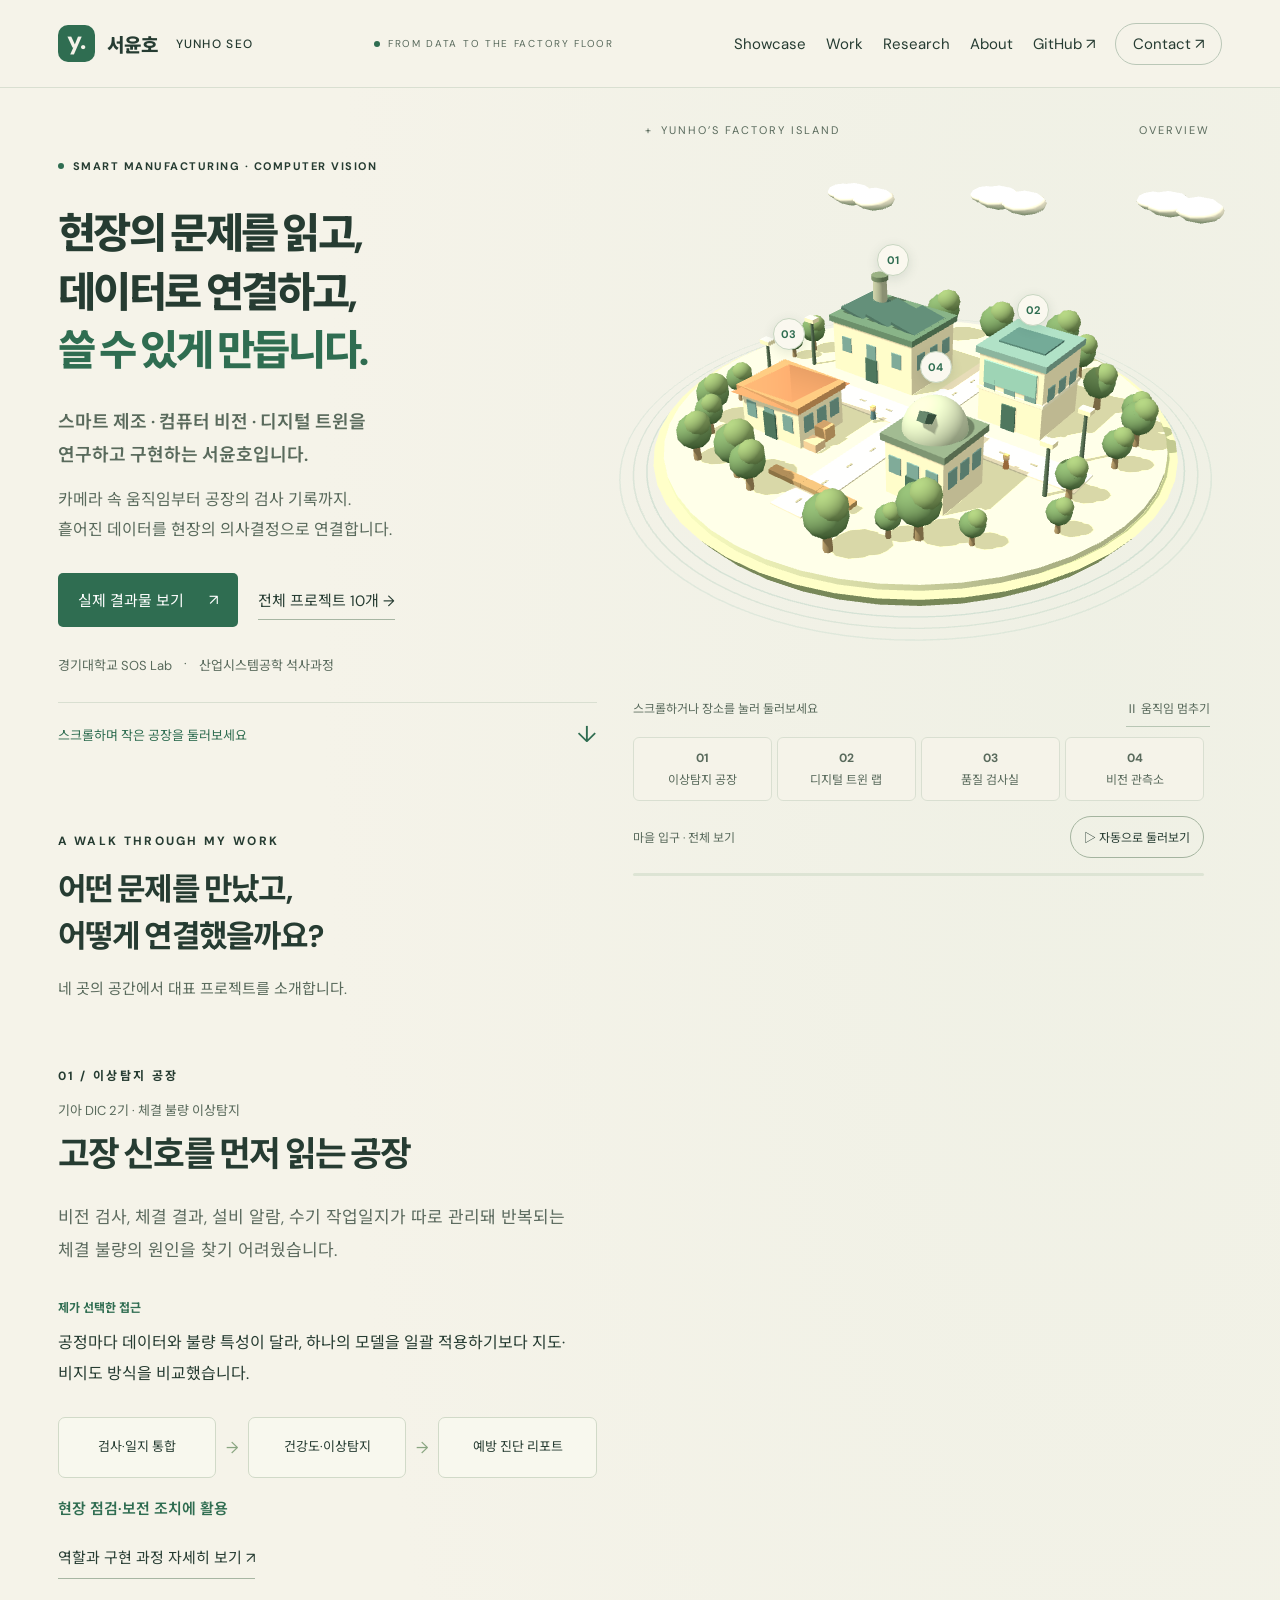
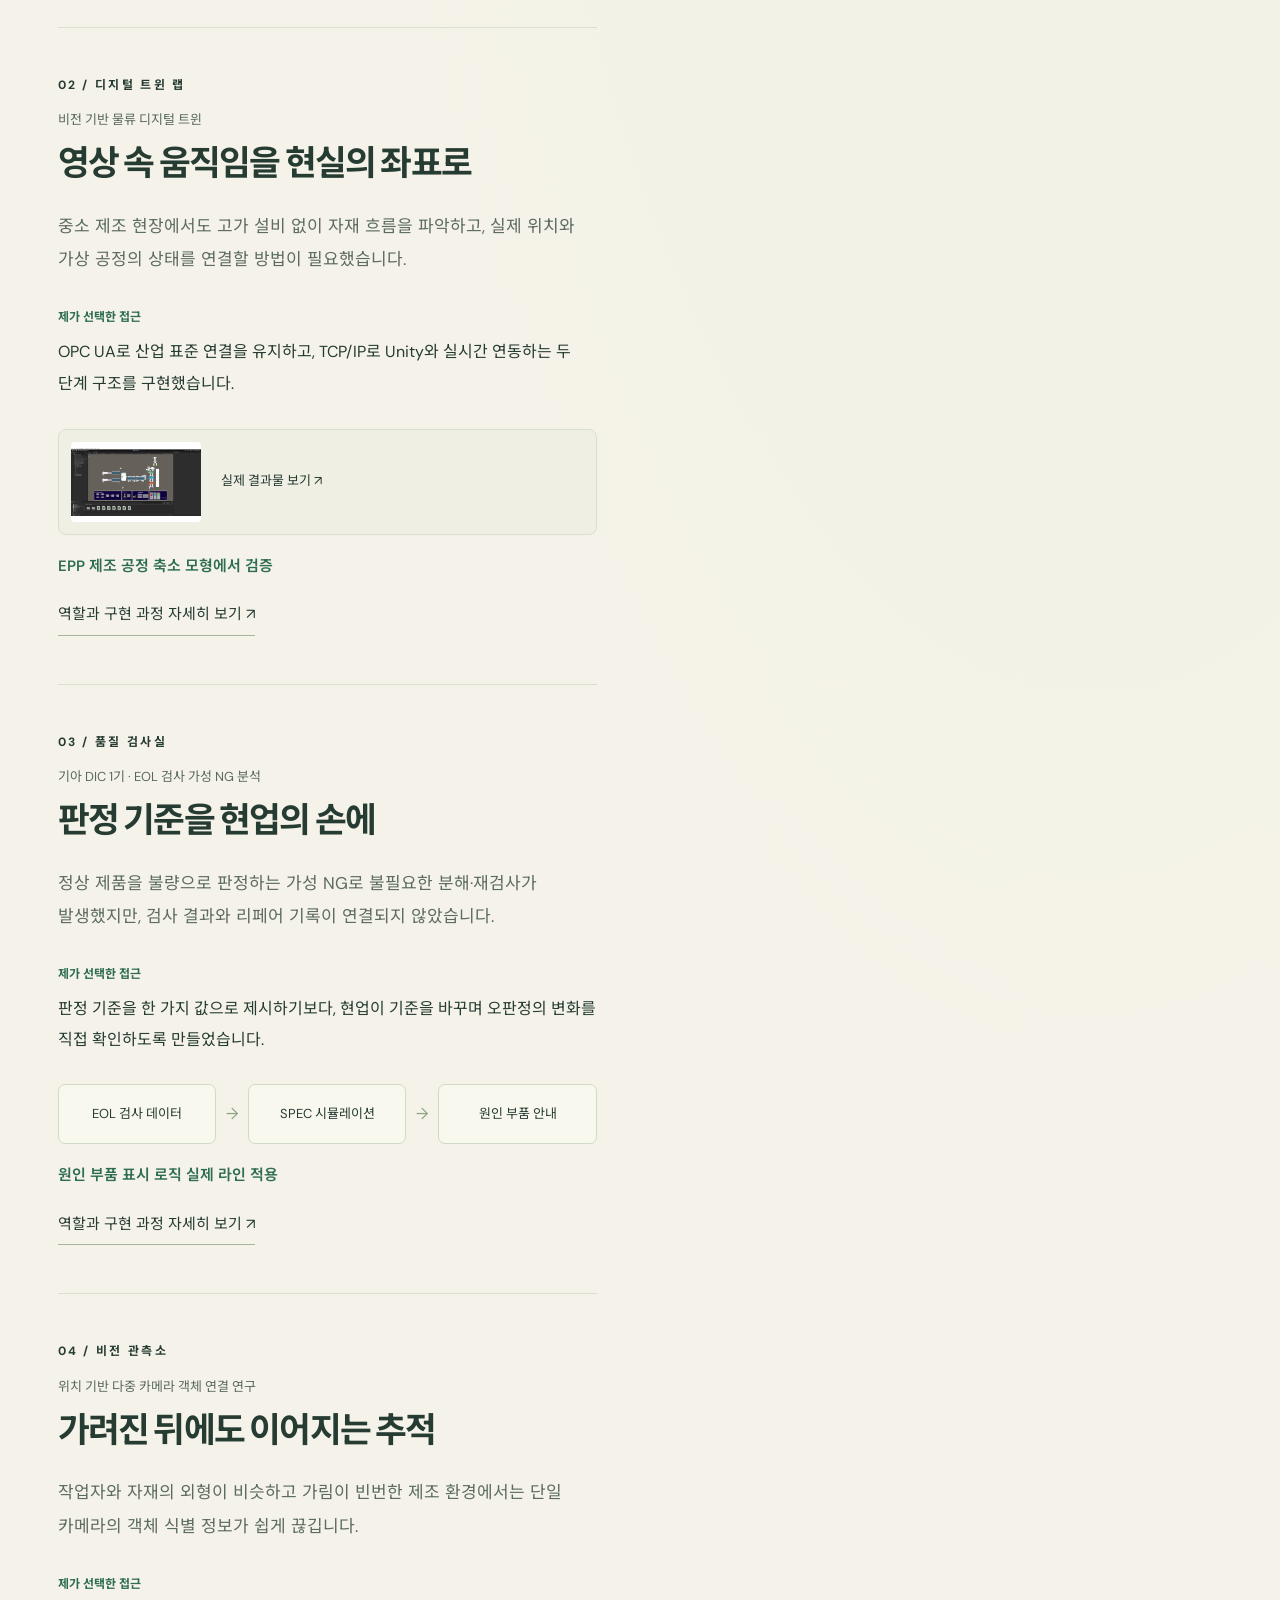
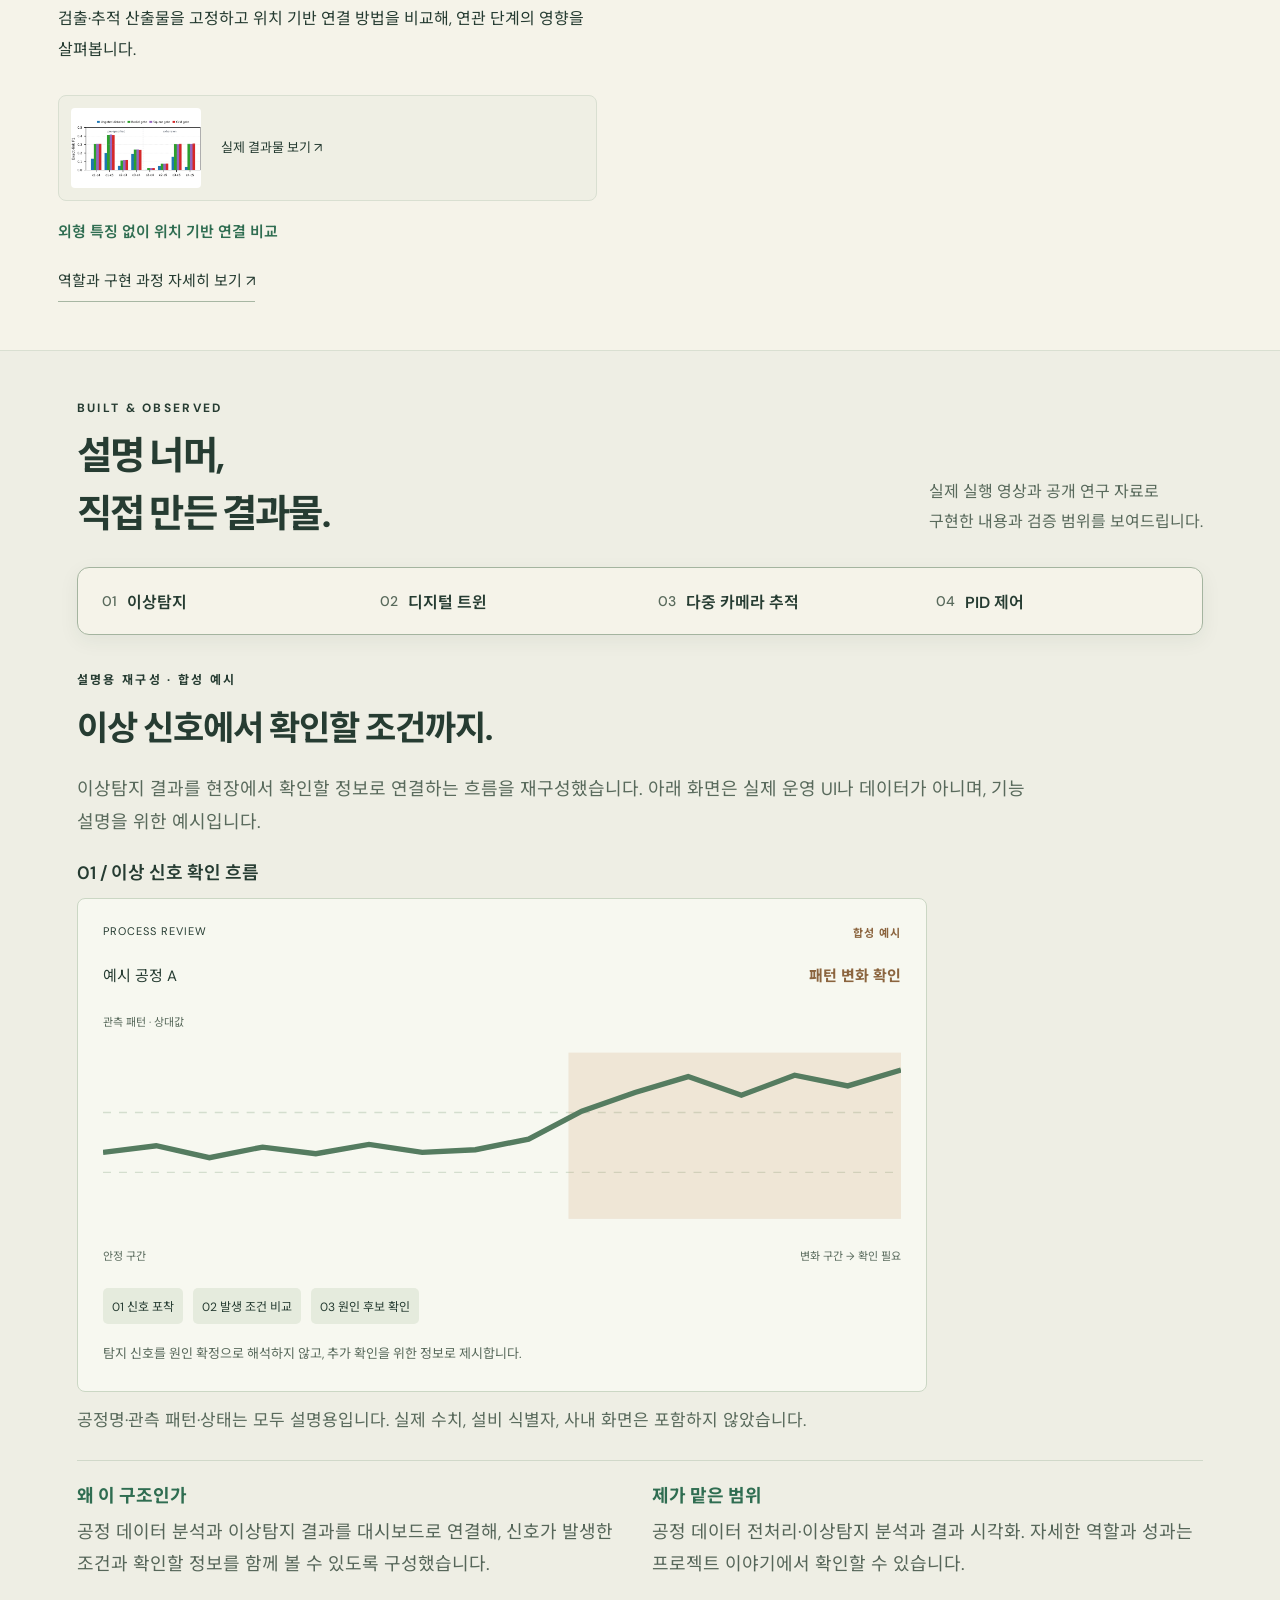
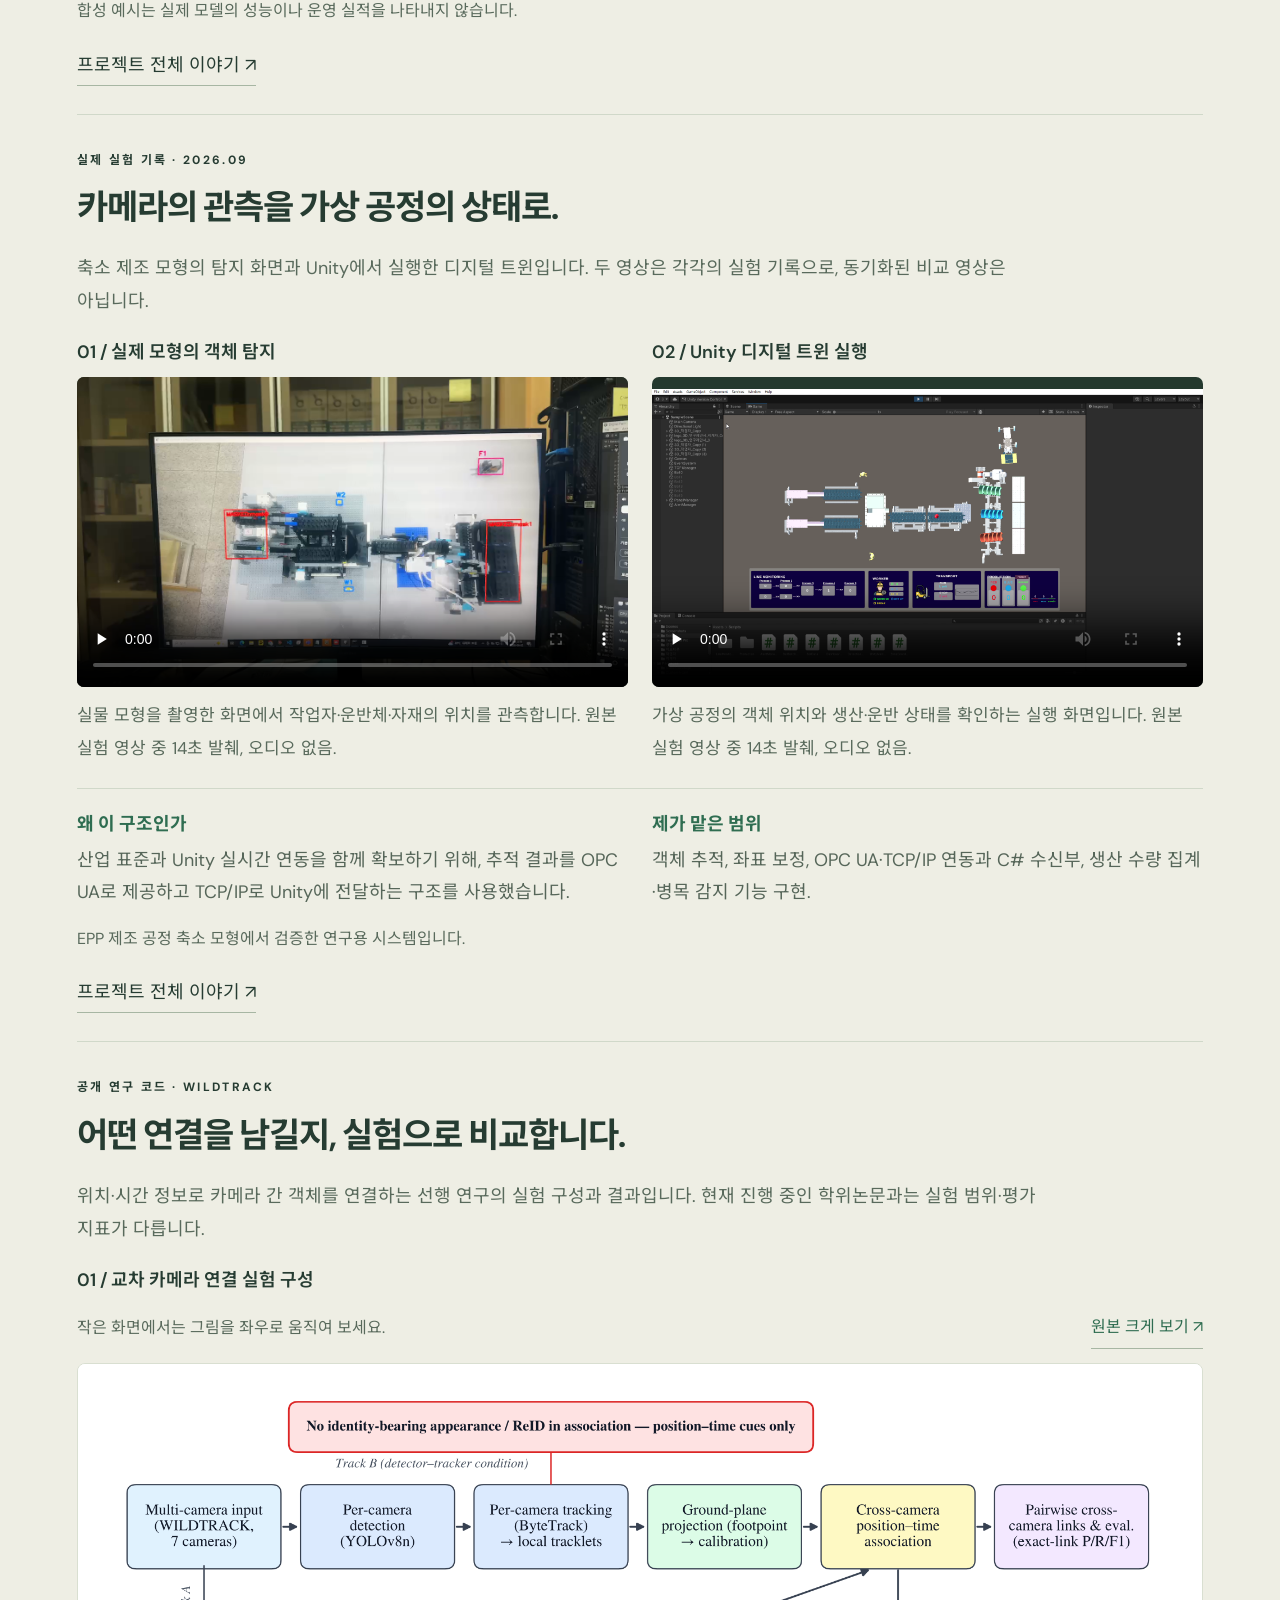
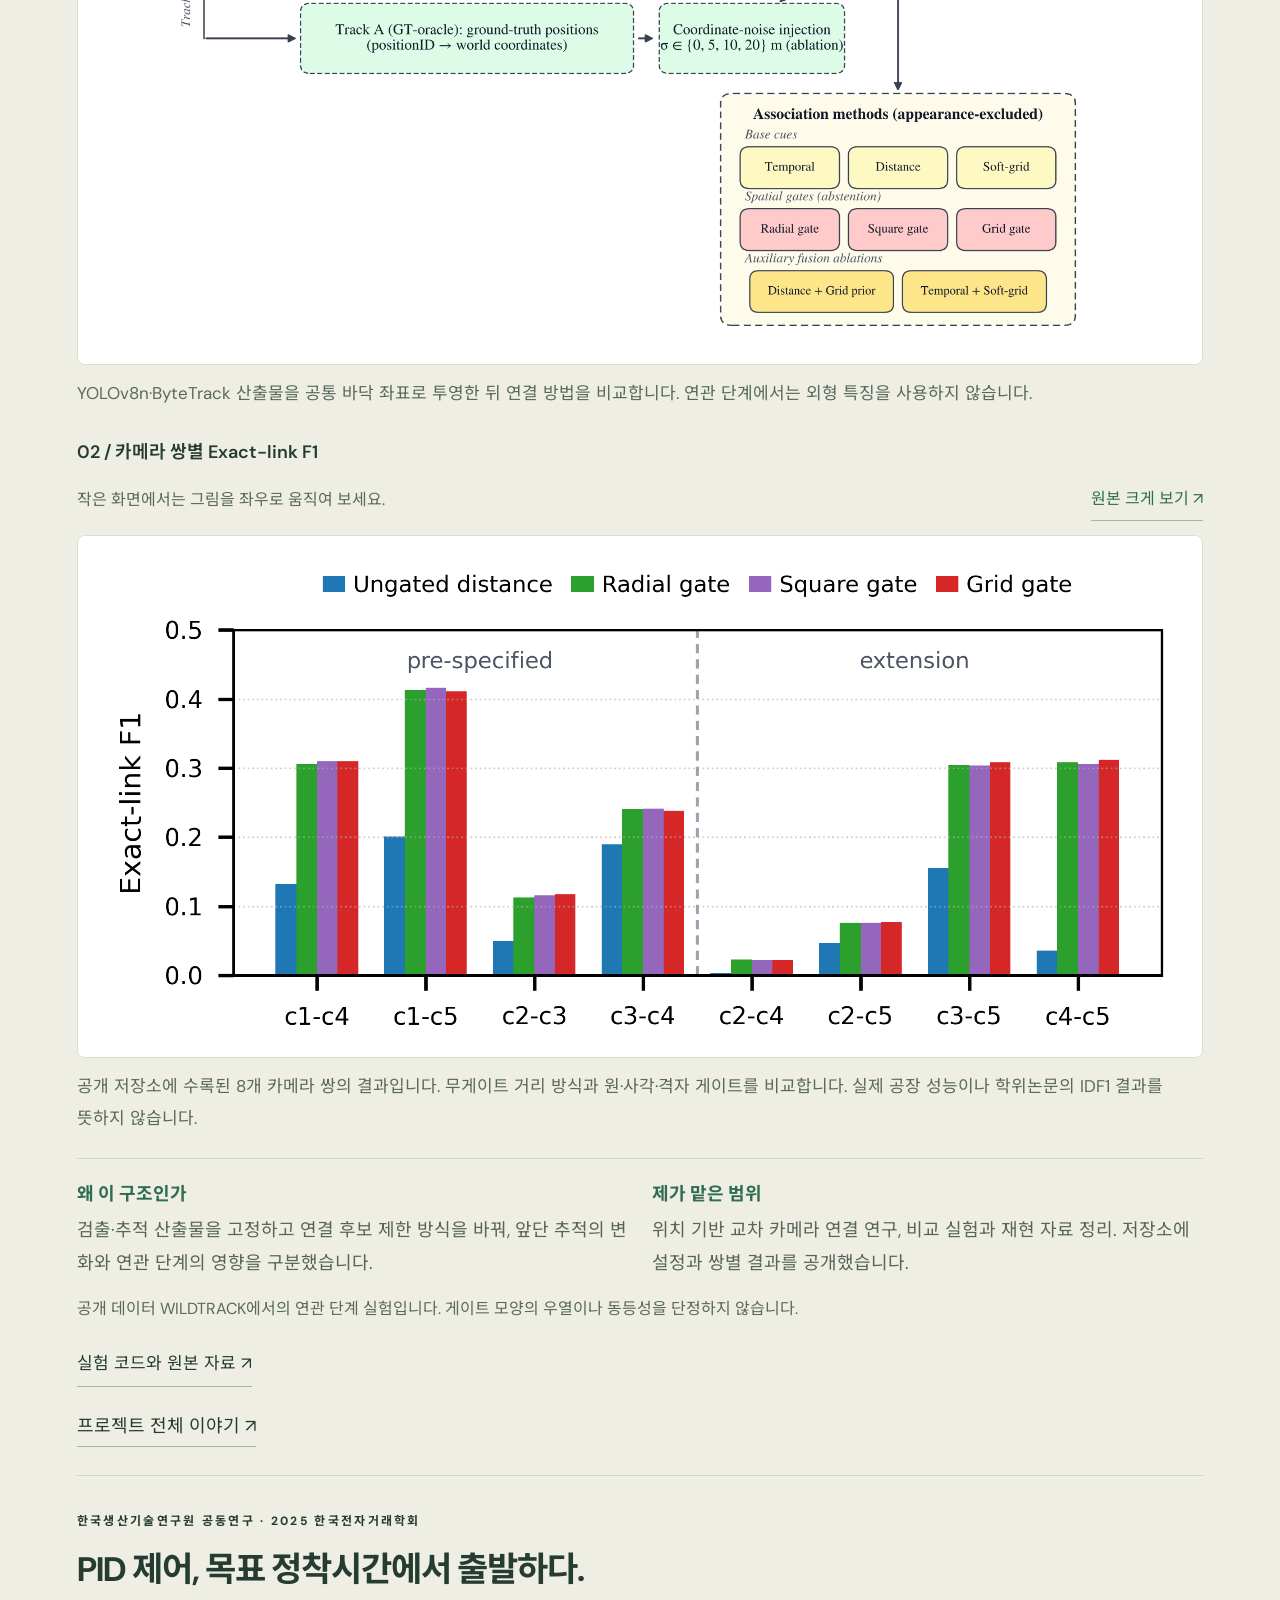
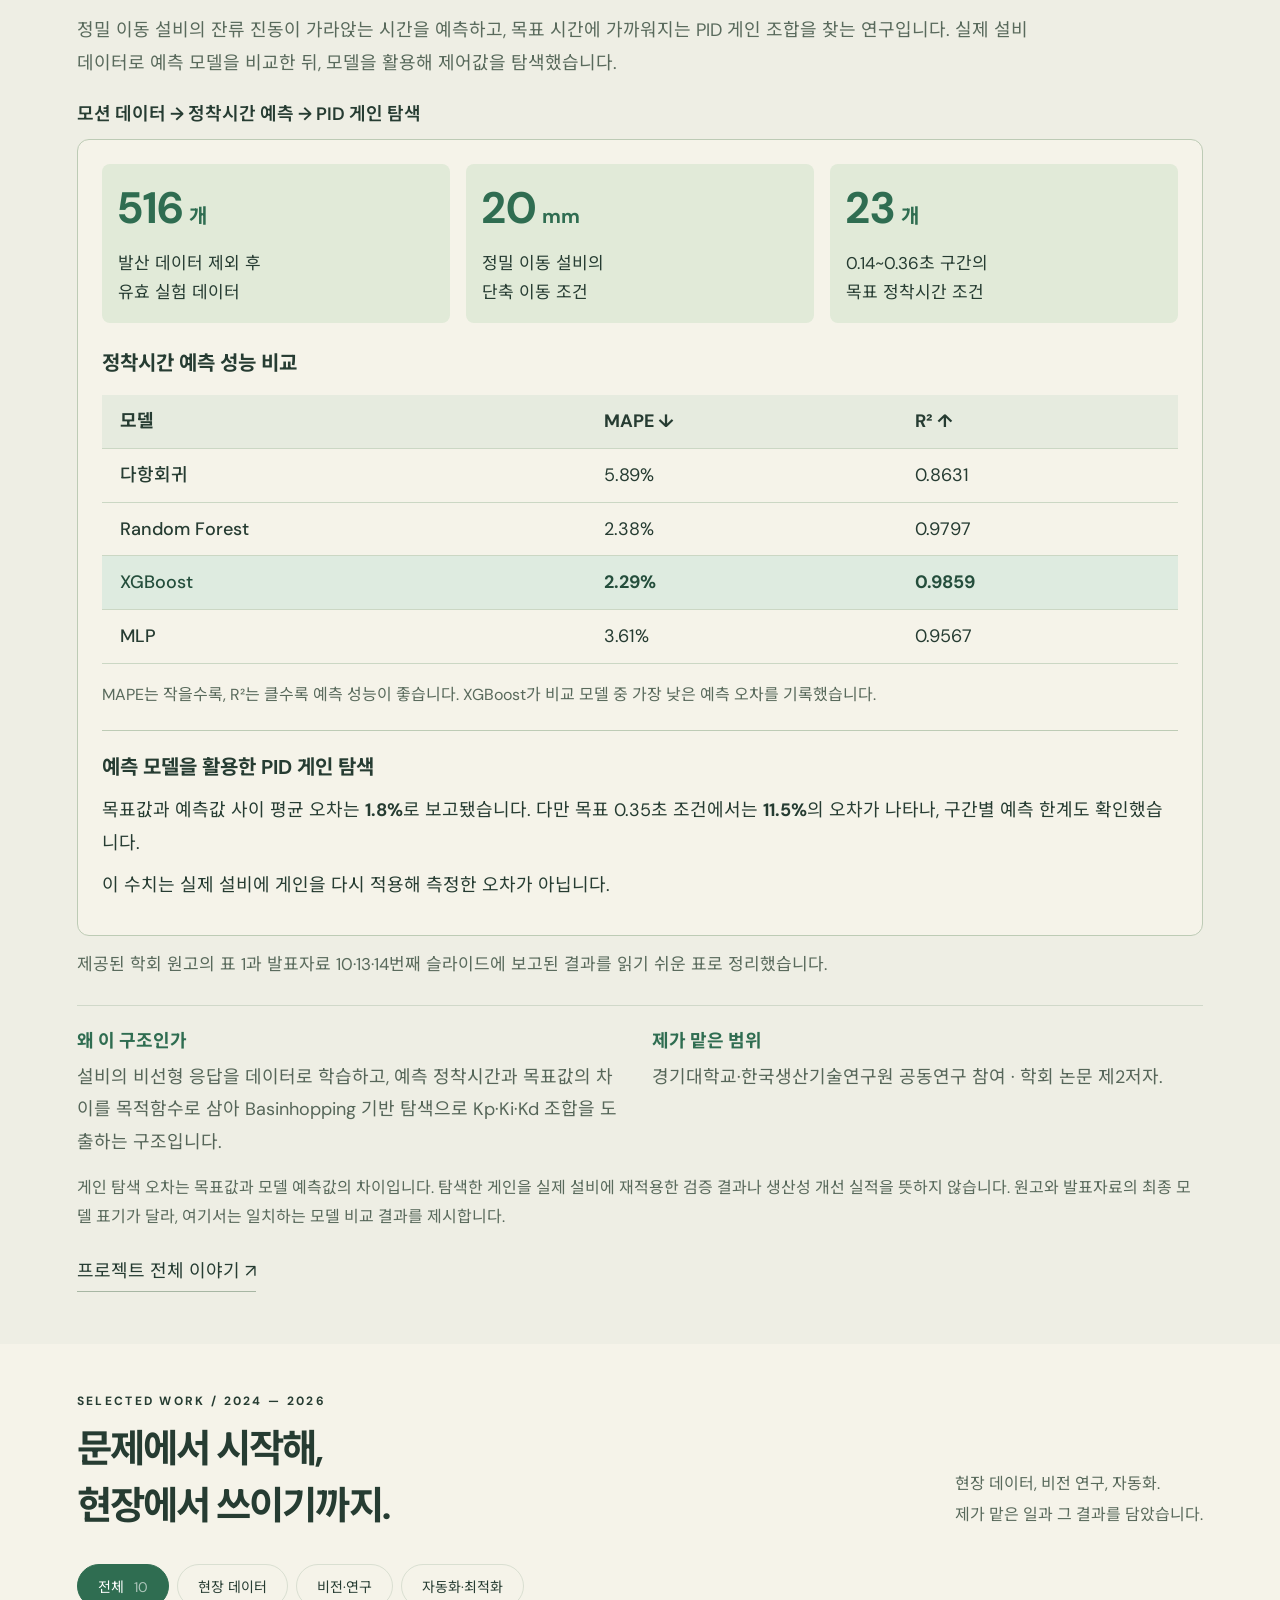
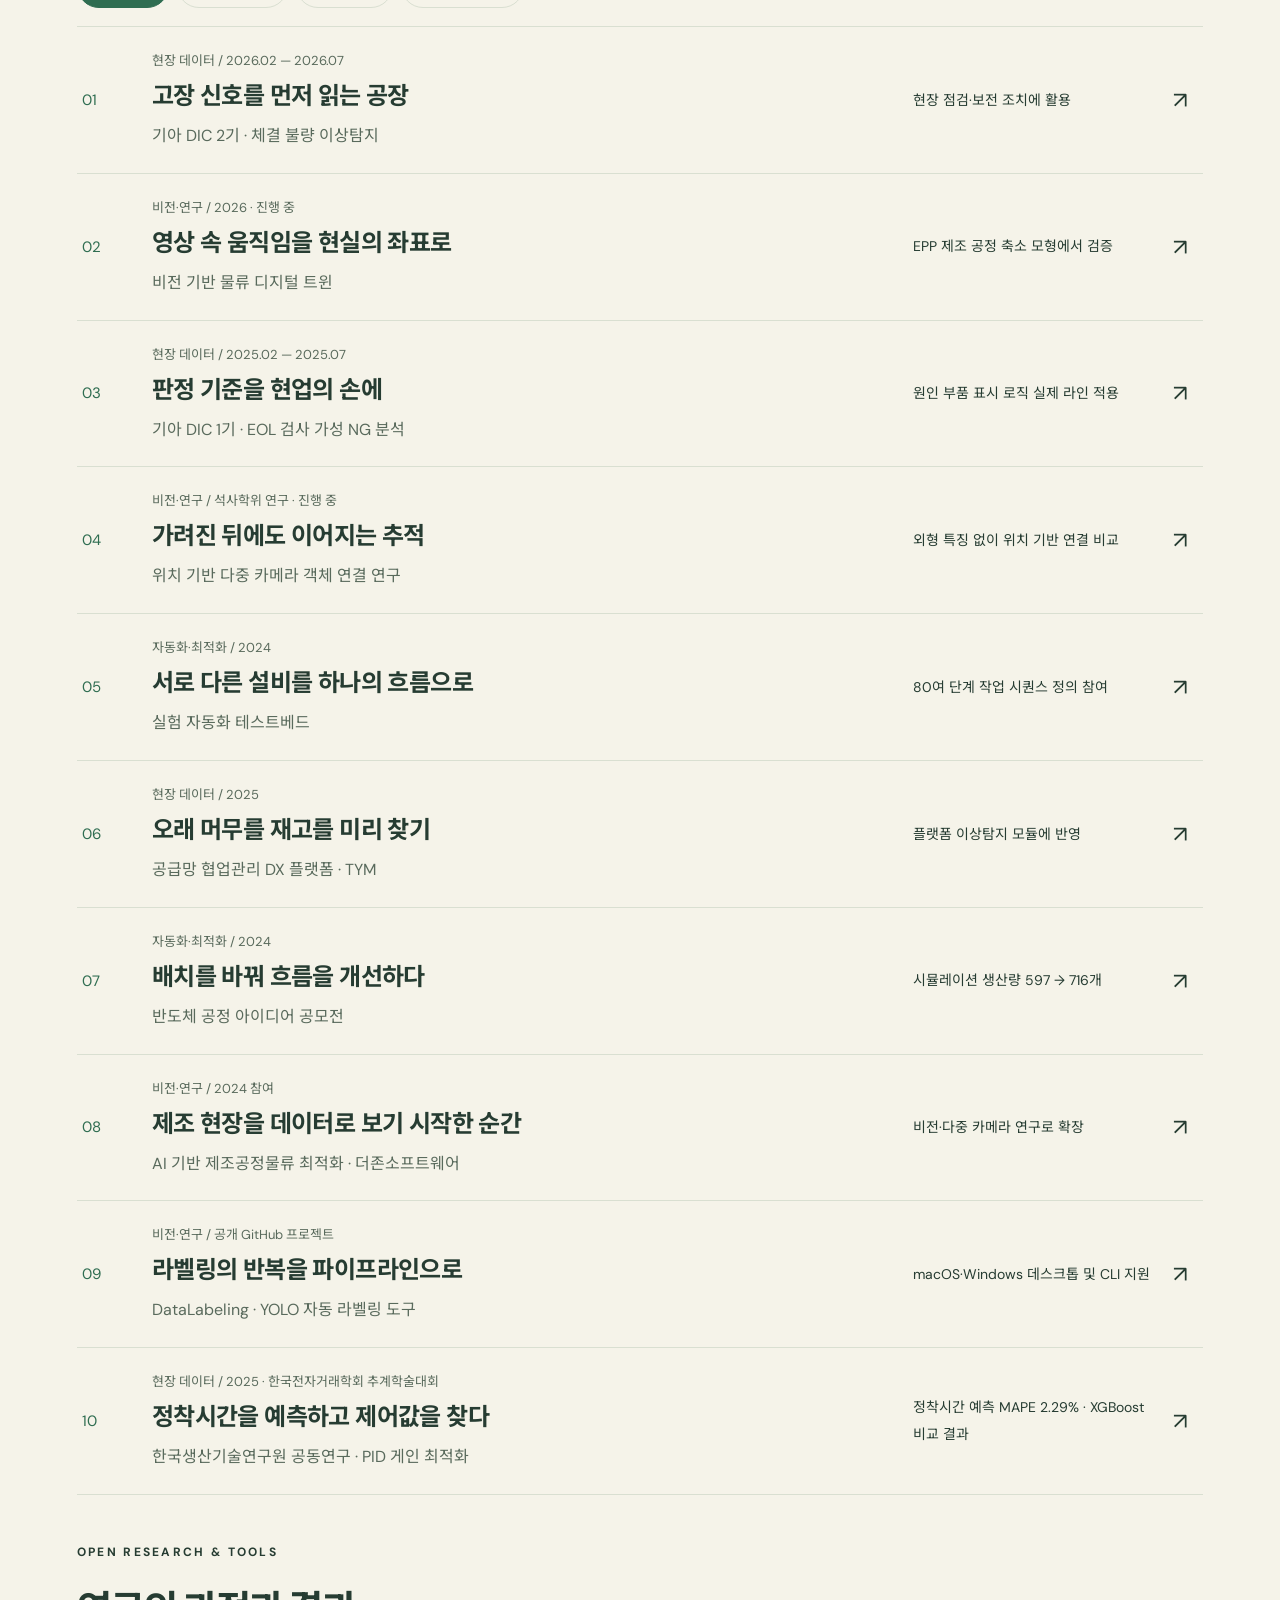
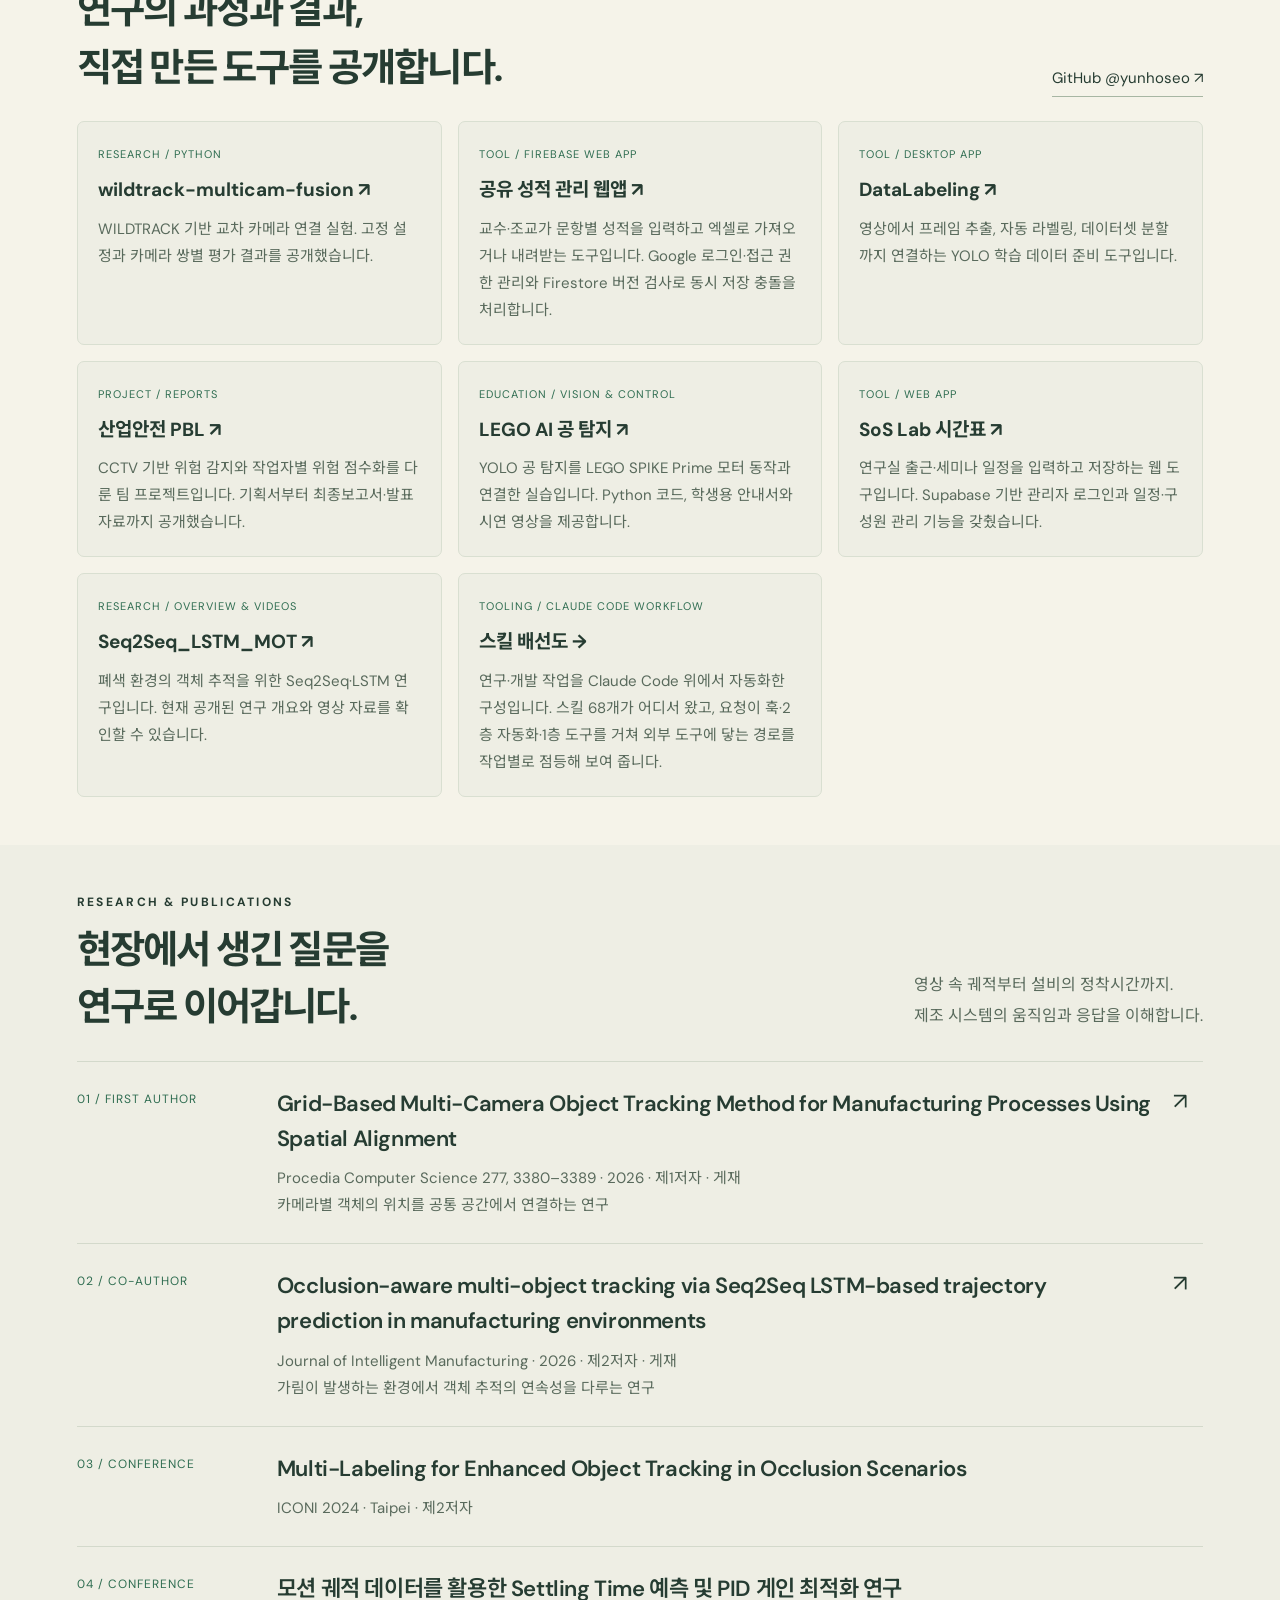
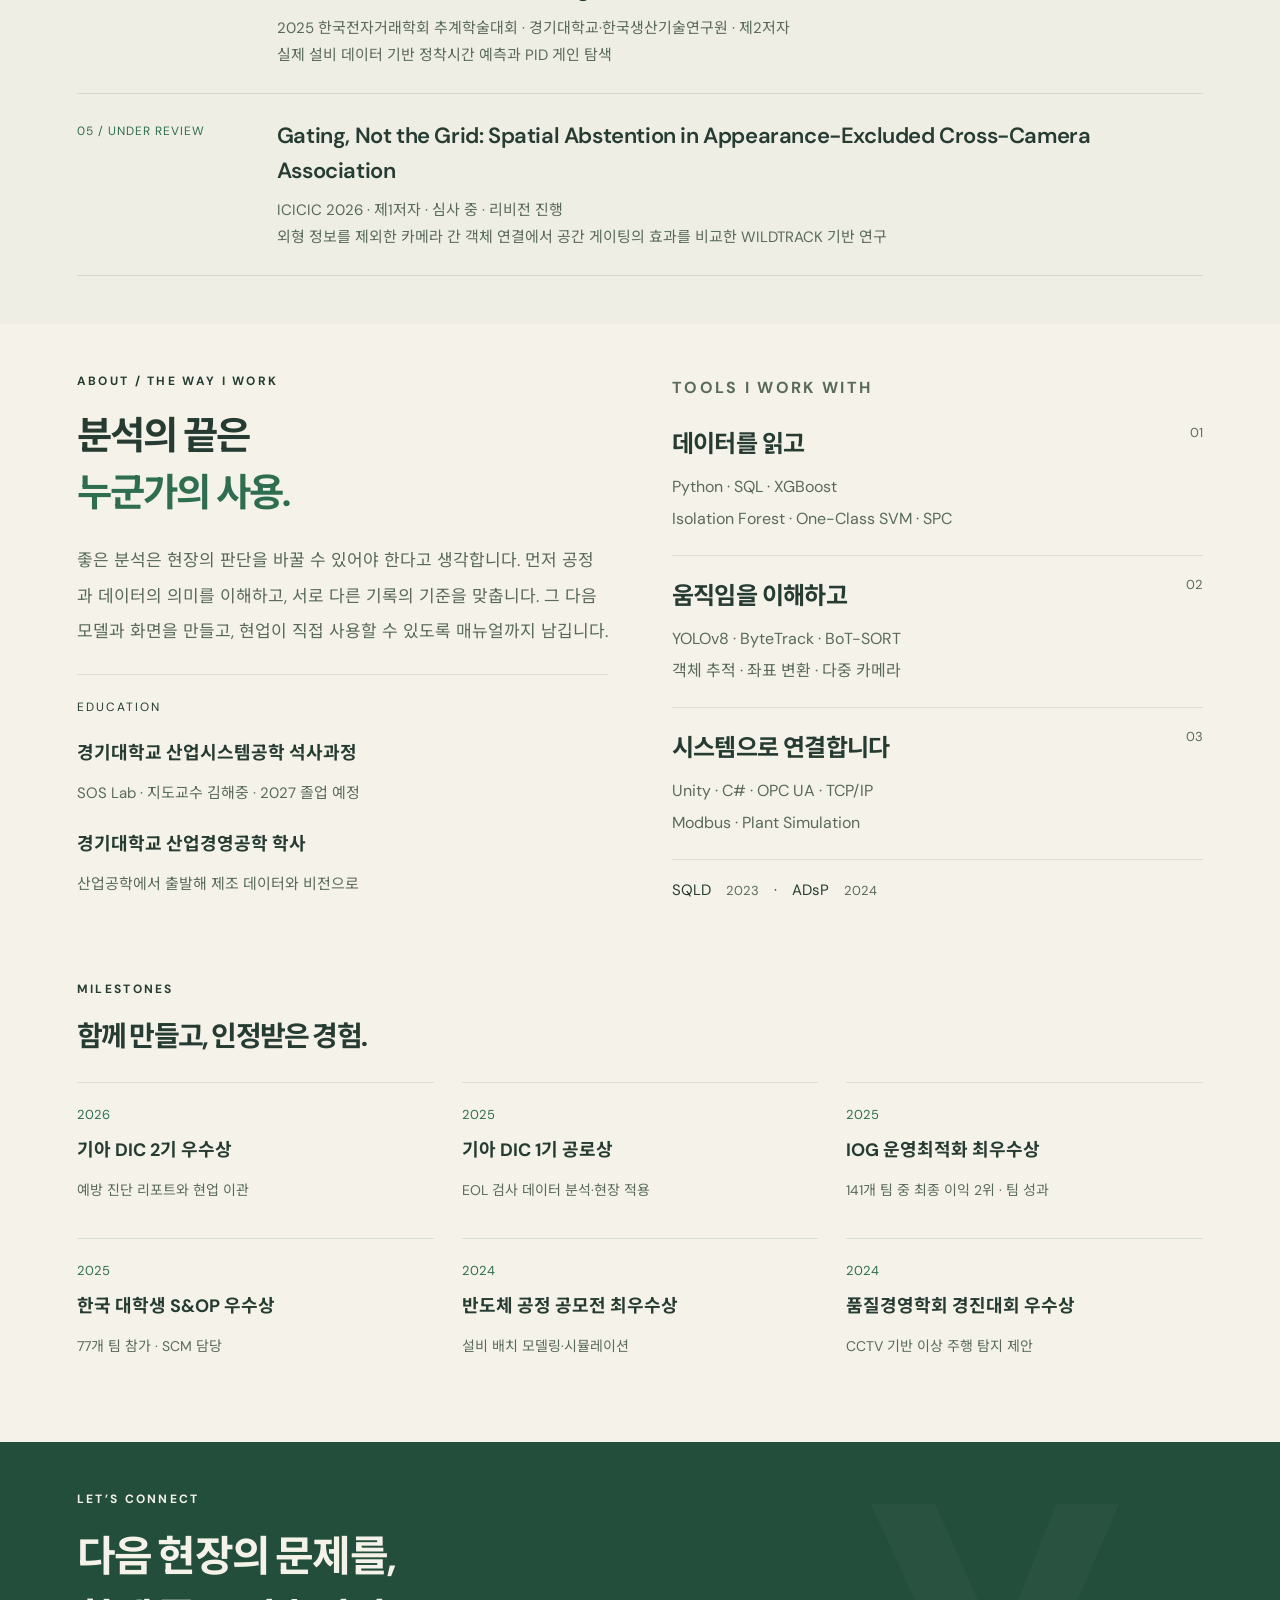
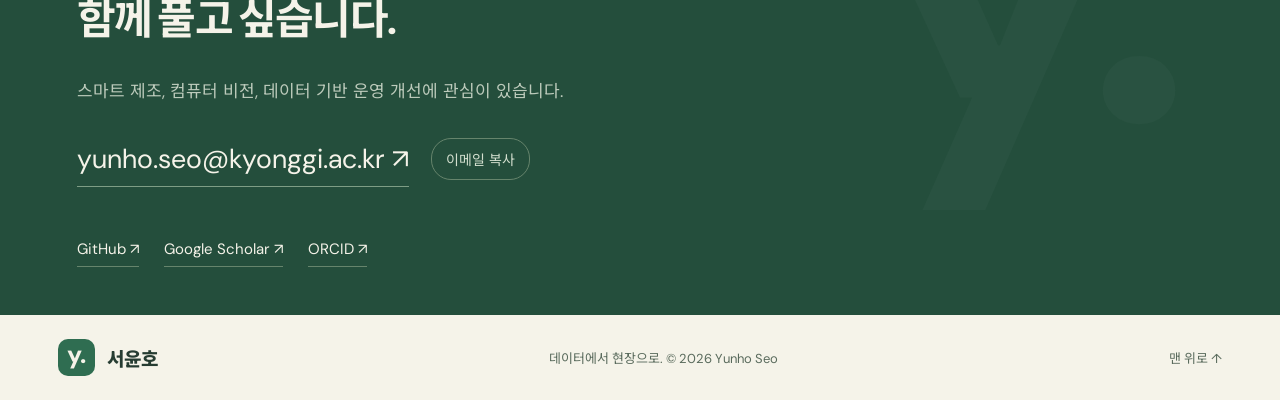
==== commit e25150c5: "Add Claude Code skill map page and link it from open research and tools" ====
--- a/index.html
+++ b/index.html
@@ -31,6 +31,7 @@
 <a href="https://github.com/yunhoseo/lego-ai-ball-detection" target="_blank" rel="noopener"><span>EDUCATION / VISION &amp; CONTROL</span><h3>LEGO AI 공 탐지 ↗</h3><p>YOLO 공 탐지를 LEGO SPIKE Prime 모터 동작과 연결한 실습입니다. Python 코드, 학생용 안내서와 시연 영상을 제공합니다.</p></a>
 <a href="https://github.com/yunhoseo/sos-lab" target="_blank" rel="noopener"><span>TOOL / WEB APP</span><h3>SoS Lab 시간표 ↗</h3><p>연구실 출근·세미나 일정을 입력하고 저장하는 웹 도구입니다. Supabase 기반 관리자 로그인과 일정·구성원 관리 기능을 갖췄습니다.</p></a>
 <a href="https://github.com/yunhoseo/Seq2Seq_LSTM_MOT" target="_blank" rel="noopener"><span>RESEARCH / OVERVIEW &amp; VIDEOS</span><h3>Seq2Seq_LSTM_MOT ↗</h3><p>폐색 환경의 객체 추적을 위한 Seq2Seq·LSTM 연구입니다. 현재 공개된 연구 개요와 영상 자료를 확인할 수 있습니다.</p></a>
+<a href="skill-map.html"><span>TOOLING / CLAUDE CODE WORKFLOW</span><h3>스킬 배선도 →</h3><p>연구·개발 작업을 Claude Code 위에서 자동화한 구성입니다. 스킬 68개가 어디서 왔고, 요청이 훅·2층 자동화·1층 도구를 거쳐 외부 도구에 닿는 경로를 작업별로 점등해 보여 줍니다.</p></a>
 </div></section><section class="research section" id="research"><div class="section-heading"><div><p class="section-kicker">RESEARCH & PUBLICATIONS</p><h2>현장에서 생긴 질문을<br>연구로 이어갑니다.</h2></div><p class="section-desc">영상 속 궤적부터 설비의 정착시간까지.<br>제조 시스템의 움직임과 응답을 이해합니다.</p></div><a class="paper" href="https://doi.org/10.1016/j.procs.2026.02.374" target="_blank" rel="noopener"><span class="paper-type">01 / FIRST AUTHOR</span><div><h3>Grid-Based Multi-Camera Object Tracking Method for Manufacturing Processes Using Spatial Alignment</h3><p>Procedia Computer Science 277, 3380–3389 · 2026 · 제1저자 · 게재</p><small>카메라별 객체의 위치를 공통 공간에서 연결하는 연구</small></div><span class="paper-arrow">↗</span></a><a class="paper" href="https://doi.org/10.1007/s10845-026-02940-1" target="_blank" rel="noopener"><span class="paper-type">02 / CO-AUTHOR</span><div><h3>Occlusion-aware multi-object tracking via Seq2Seq LSTM-based trajectory prediction in manufacturing environments</h3><p>Journal of Intelligent Manufacturing · 2026 · 제2저자 · 게재</p><small>가림이 발생하는 환경에서 객체 추적의 연속성을 다루는 연구</small></div><span class="paper-arrow">↗</span></a><div class="paper"><span class="paper-type">03 / CONFERENCE</span><div><h3>Multi-Labeling for Enhanced Object Tracking in Occlusion Scenarios</h3><p>ICONI 2024 · Taipei · 제2저자</p></div></div><div class="paper"><span class="paper-type">04 / CONFERENCE</span><div><h3>모션 궤적 데이터를 활용한 Settling Time 예측 및 PID 게인 최적화 연구</h3><p>2025 한국전자거래학회 추계학술대회 · 경기대학교·한국생산기술연구원 · 제2저자</p><small>실제 설비 데이터 기반 정착시간 예측과 PID 게인 탐색</small></div></div><div class="paper" id="paper-icicic"><span class="paper-type">05 / UNDER REVIEW</span><div><h3>Gating, Not the Grid: Spatial Abstention in Appearance-Excluded Cross-Camera Association</h3><p>ICICIC 2026 · 제1저자 · 심사 중 · 리비전 진행</p><small>외형 정보를 제외한 카메라 간 객체 연결에서 공간 게이팅의 효과를 비교한 WILDTRACK 기반 연구</small></div></div></section>
 <section class="about section" id="about"><div class="about-intro"><p class="section-kicker">ABOUT / THE WAY I WORK</p><h2>분석의 끝은<br><em>누군가의 사용.</em></h2><p>좋은 분석은 현장의 판단을 바꿀 수 있어야 한다고 생각합니다. 먼저 공정과 데이터의 의미를 이해하고, 서로 다른 기록의 기준을 맞춥니다. 그 다음 모델과 화면을 만들고, 현업이 직접 사용할 수 있도록 매뉴얼까지 남깁니다.</p><div class="education"><span>EDUCATION</span><h3>경기대학교 산업시스템공학 석사과정</h3><p>SOS Lab · 지도교수 김해중 · 2027 졸업 예정</p><h3>경기대학교 산업경영공학 학사</h3><p>산업공학에서 출발해 제조 데이터와 비전으로</p></div></div><div class="toolbox"><p class="section-kicker">TOOLS I WORK WITH</p><div><span>01</span><h3>데이터를 읽고</h3><p>Python · SQL · XGBoost<br>Isolation Forest · One-Class SVM · SPC</p></div><div><span>02</span><h3>움직임을 이해하고</h3><p>YOLOv8 · ByteTrack · BoT-SORT<br>객체 추적 · 좌표 변환 · 다중 카메라</p></div><div><span>03</span><h3>시스템으로 연결합니다</h3><p>Unity · C# · OPC UA · TCP/IP<br>Modbus · Plant Simulation</p></div><div class="certs">SQLD <span>2023</span> <b>·</b> ADsP <span>2024</span></div></div></section>
 <section class="awards section"><p class="section-kicker">MILESTONES</p><h2>함께 만들고, 인정받은 경험.</h2><div class="award-grid"><div><span>2026</span><h3>기아 DIC 2기 우수상</h3><p>예방 진단 리포트와 현업 이관</p></div><div><span>2025</span><h3>기아 DIC 1기 공로상</h3><p>EOL 검사 데이터 분석·현장 적용</p></div><div><span>2025</span><h3>IOG 운영최적화 최우수상</h3><p>141개 팀 중 최종 이익 2위 · 팀 성과</p></div><div><span>2025</span><h3>한국 대학생 S&OP 우수상</h3><p>77개 팀 참가 · SCM 담당</p></div><div><span>2024</span><h3>반도체 공정 공모전 최우수상</h3><p>설비 배치 모델링·시뮬레이션</p></div><div><span>2024</span><h3>품질경영학회 경진대회 우수상</h3><p>CCTV 기반 이상 주행 탐지 제안</p></div></div></section>
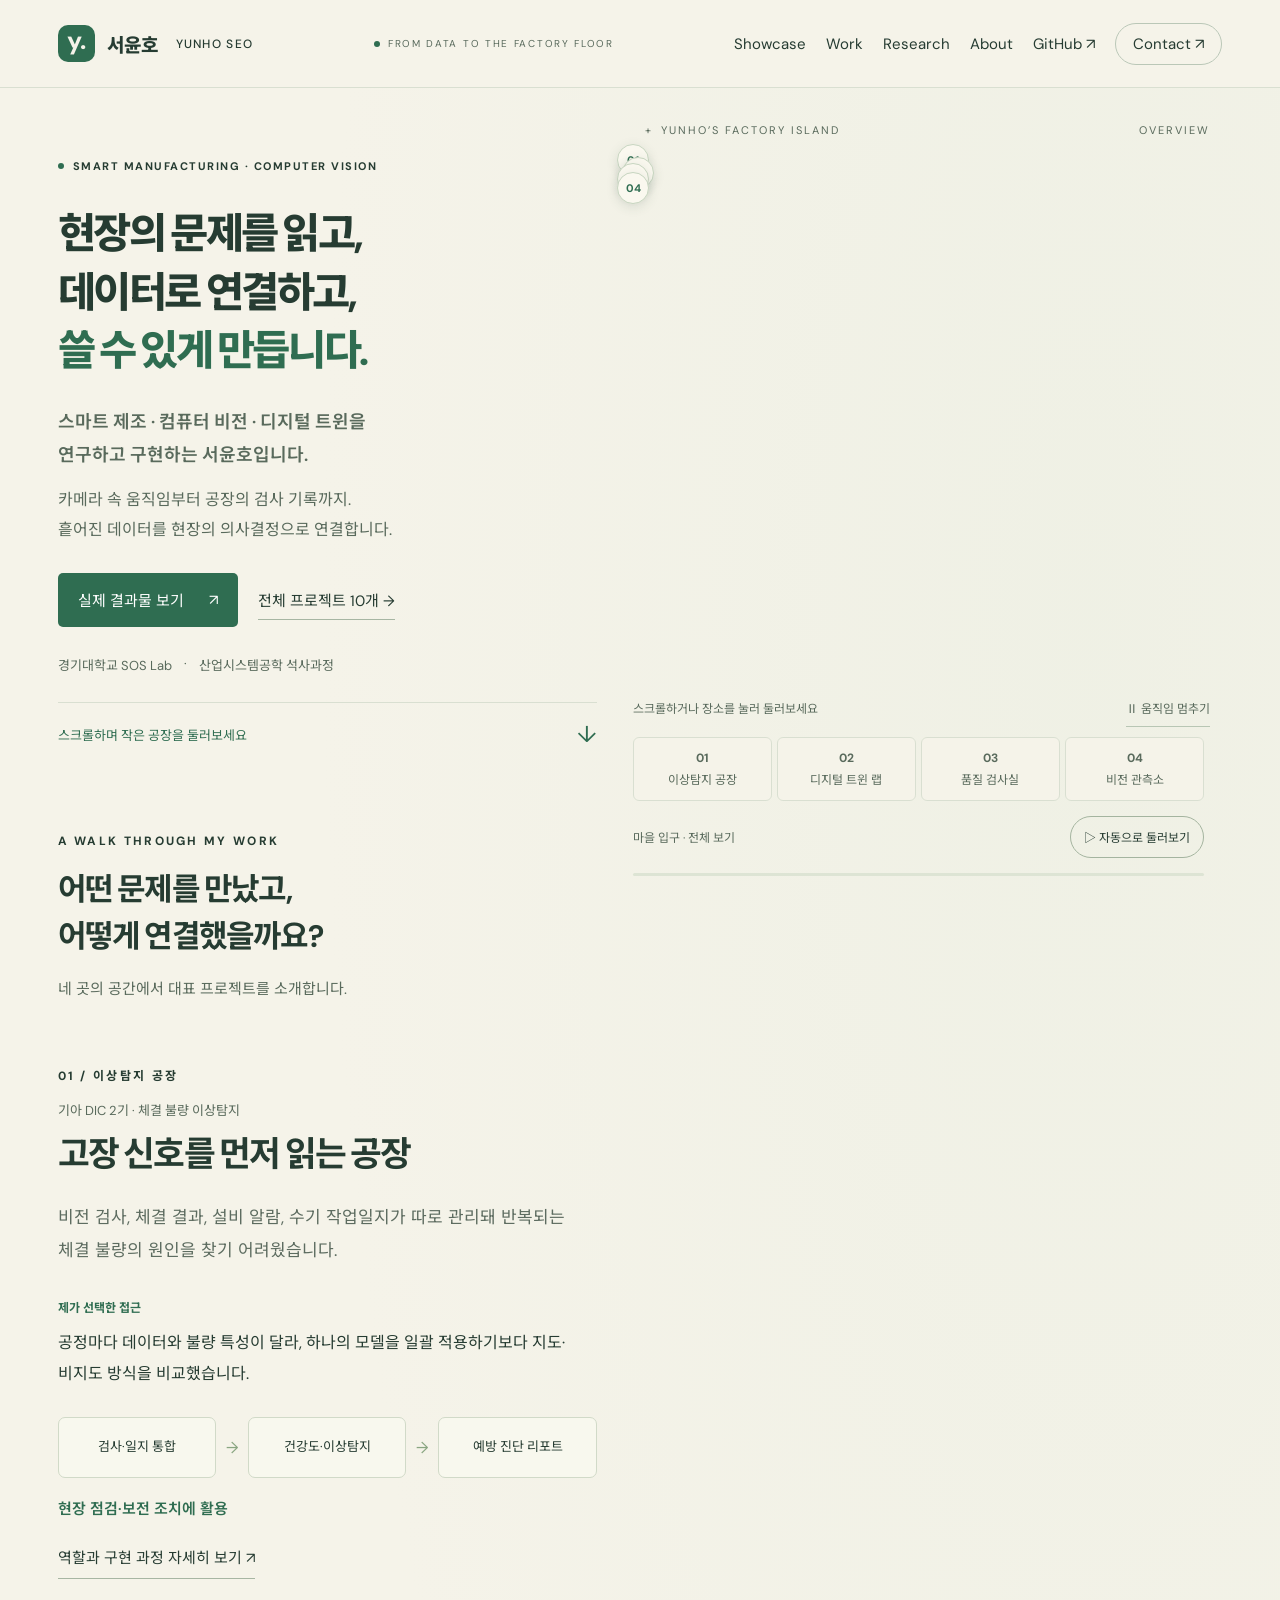
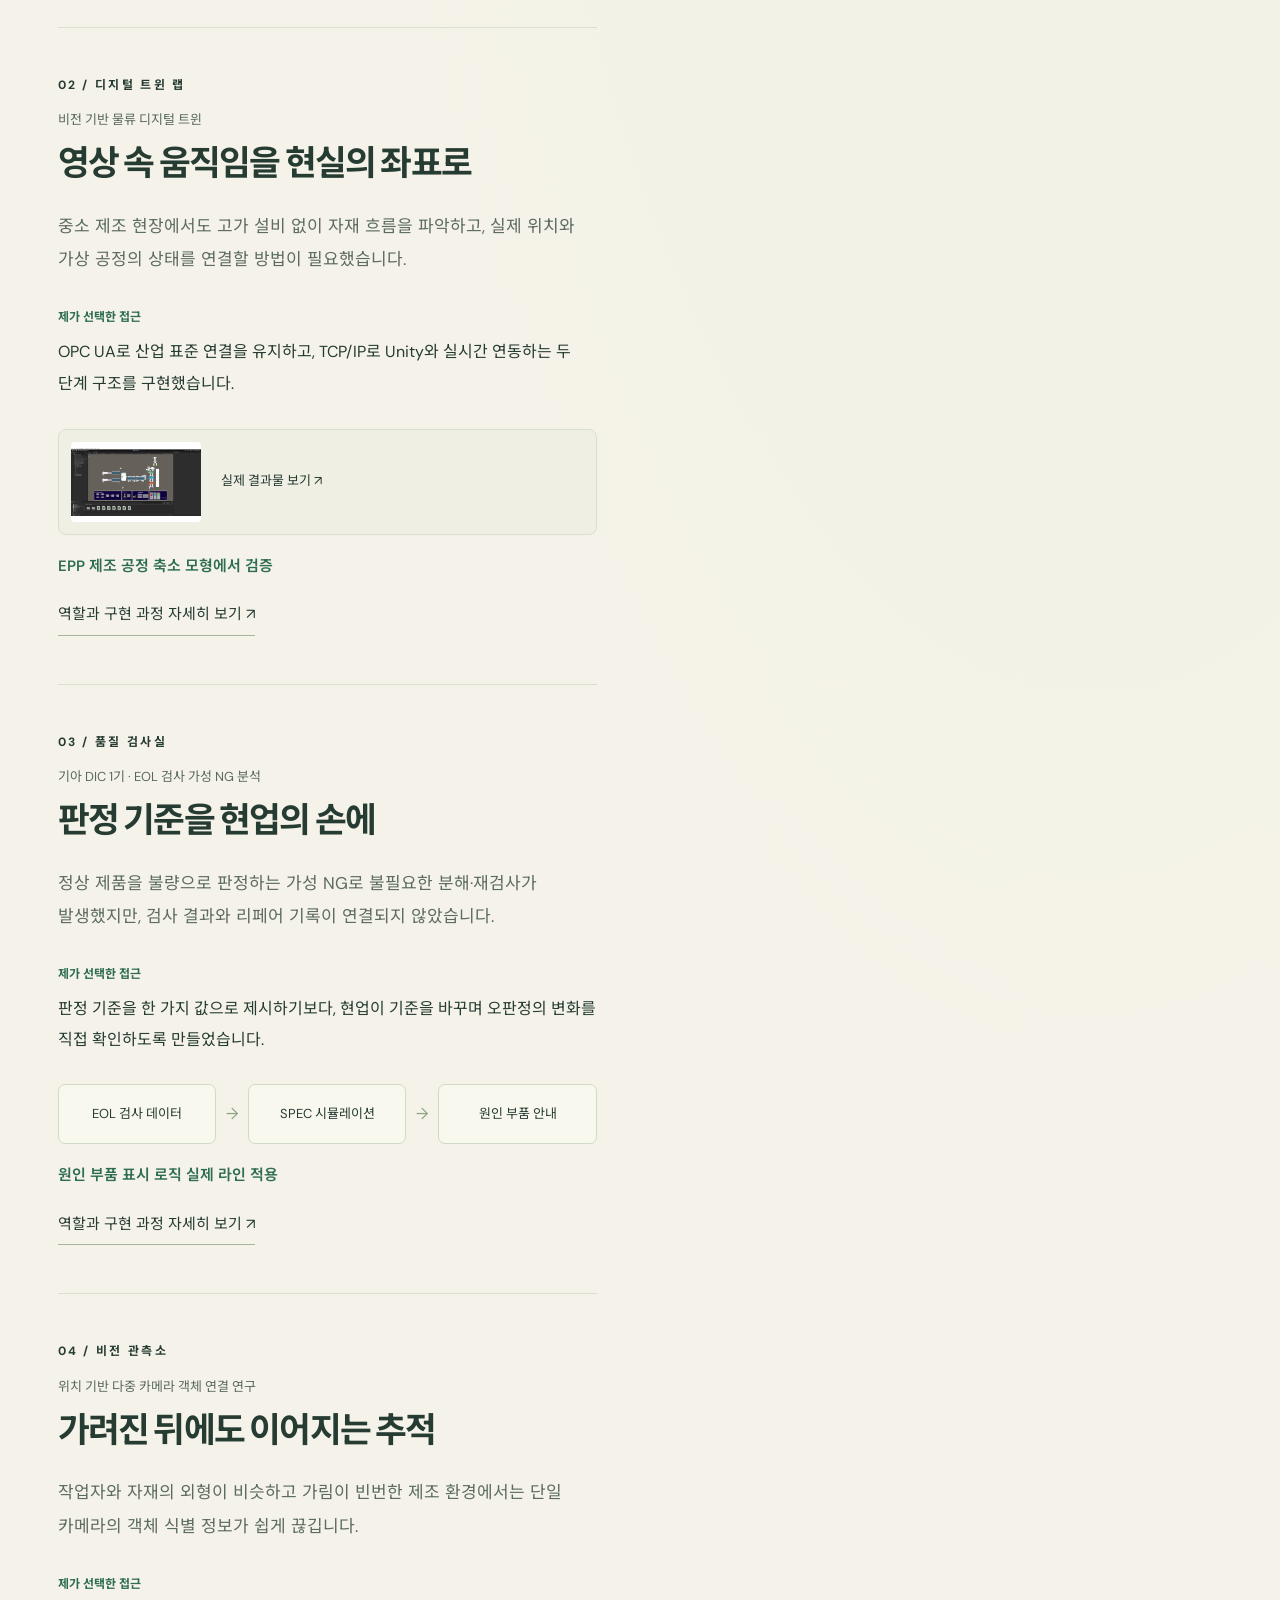
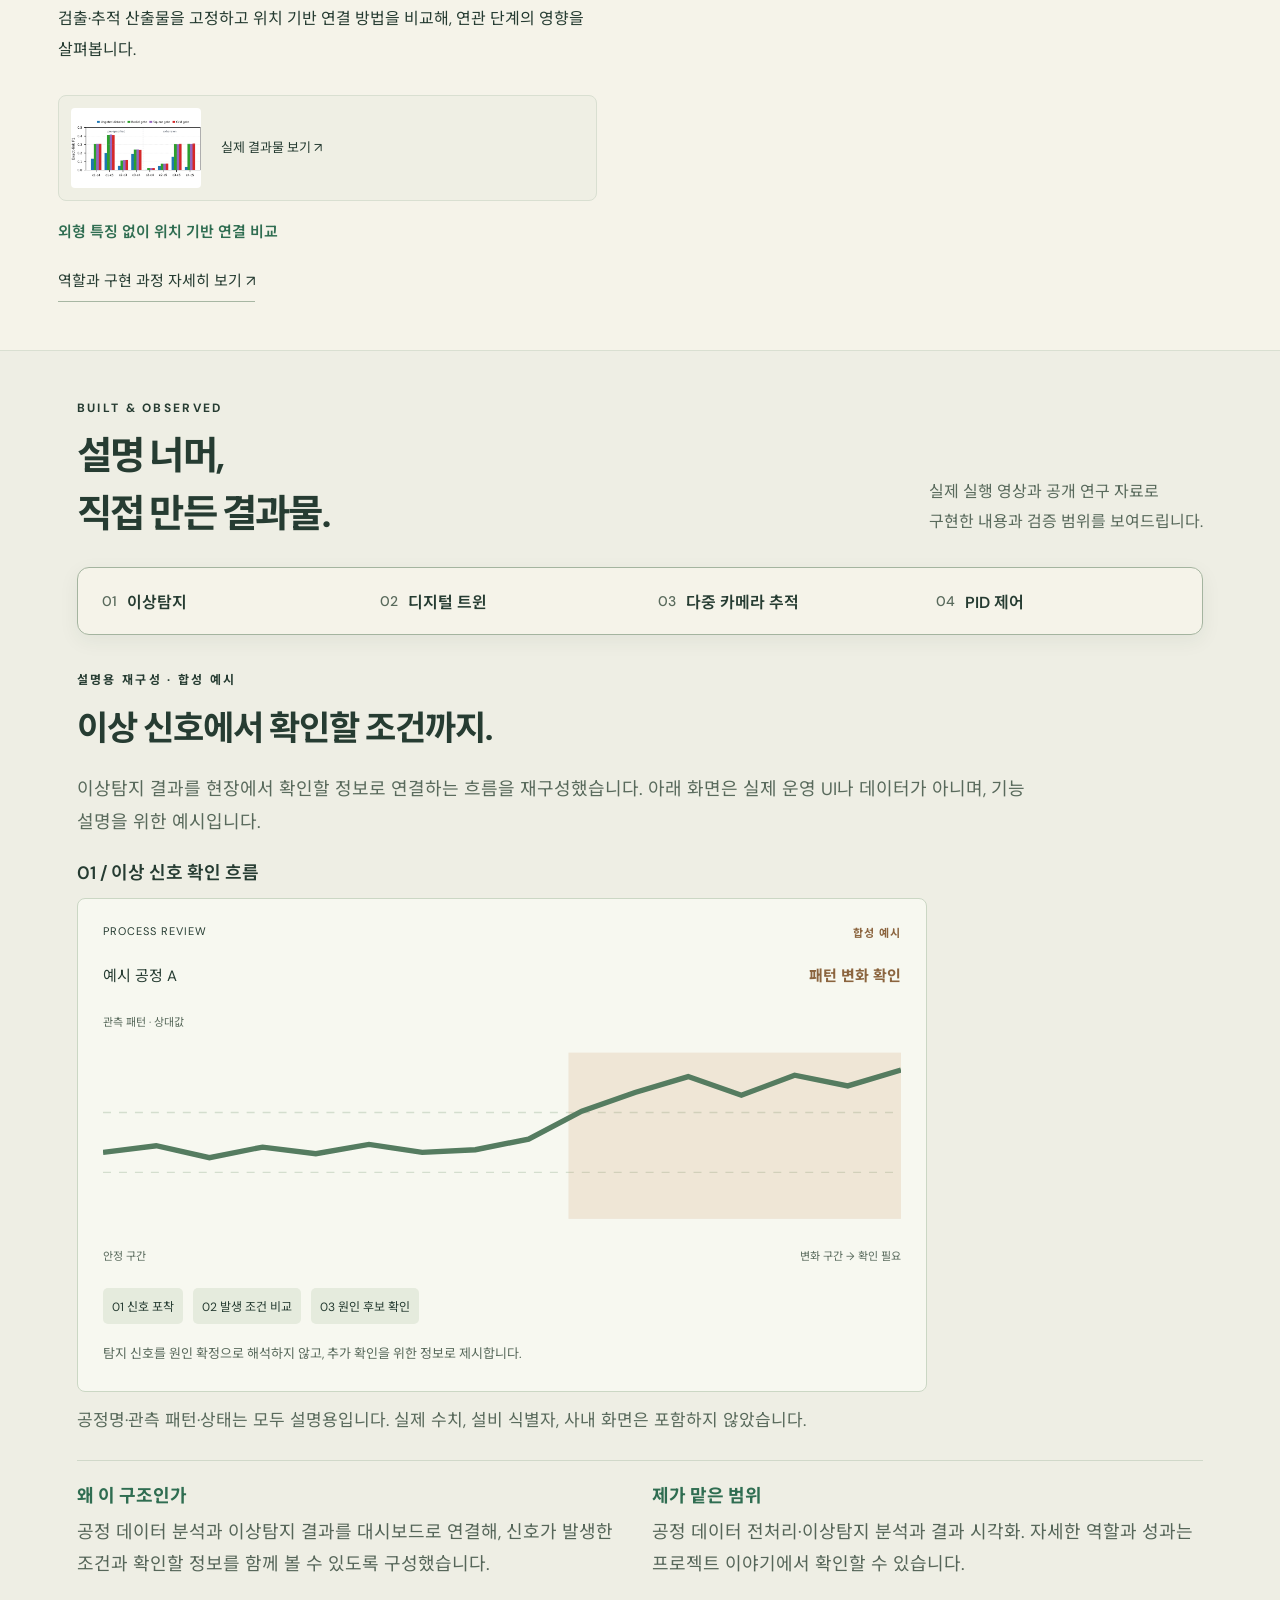
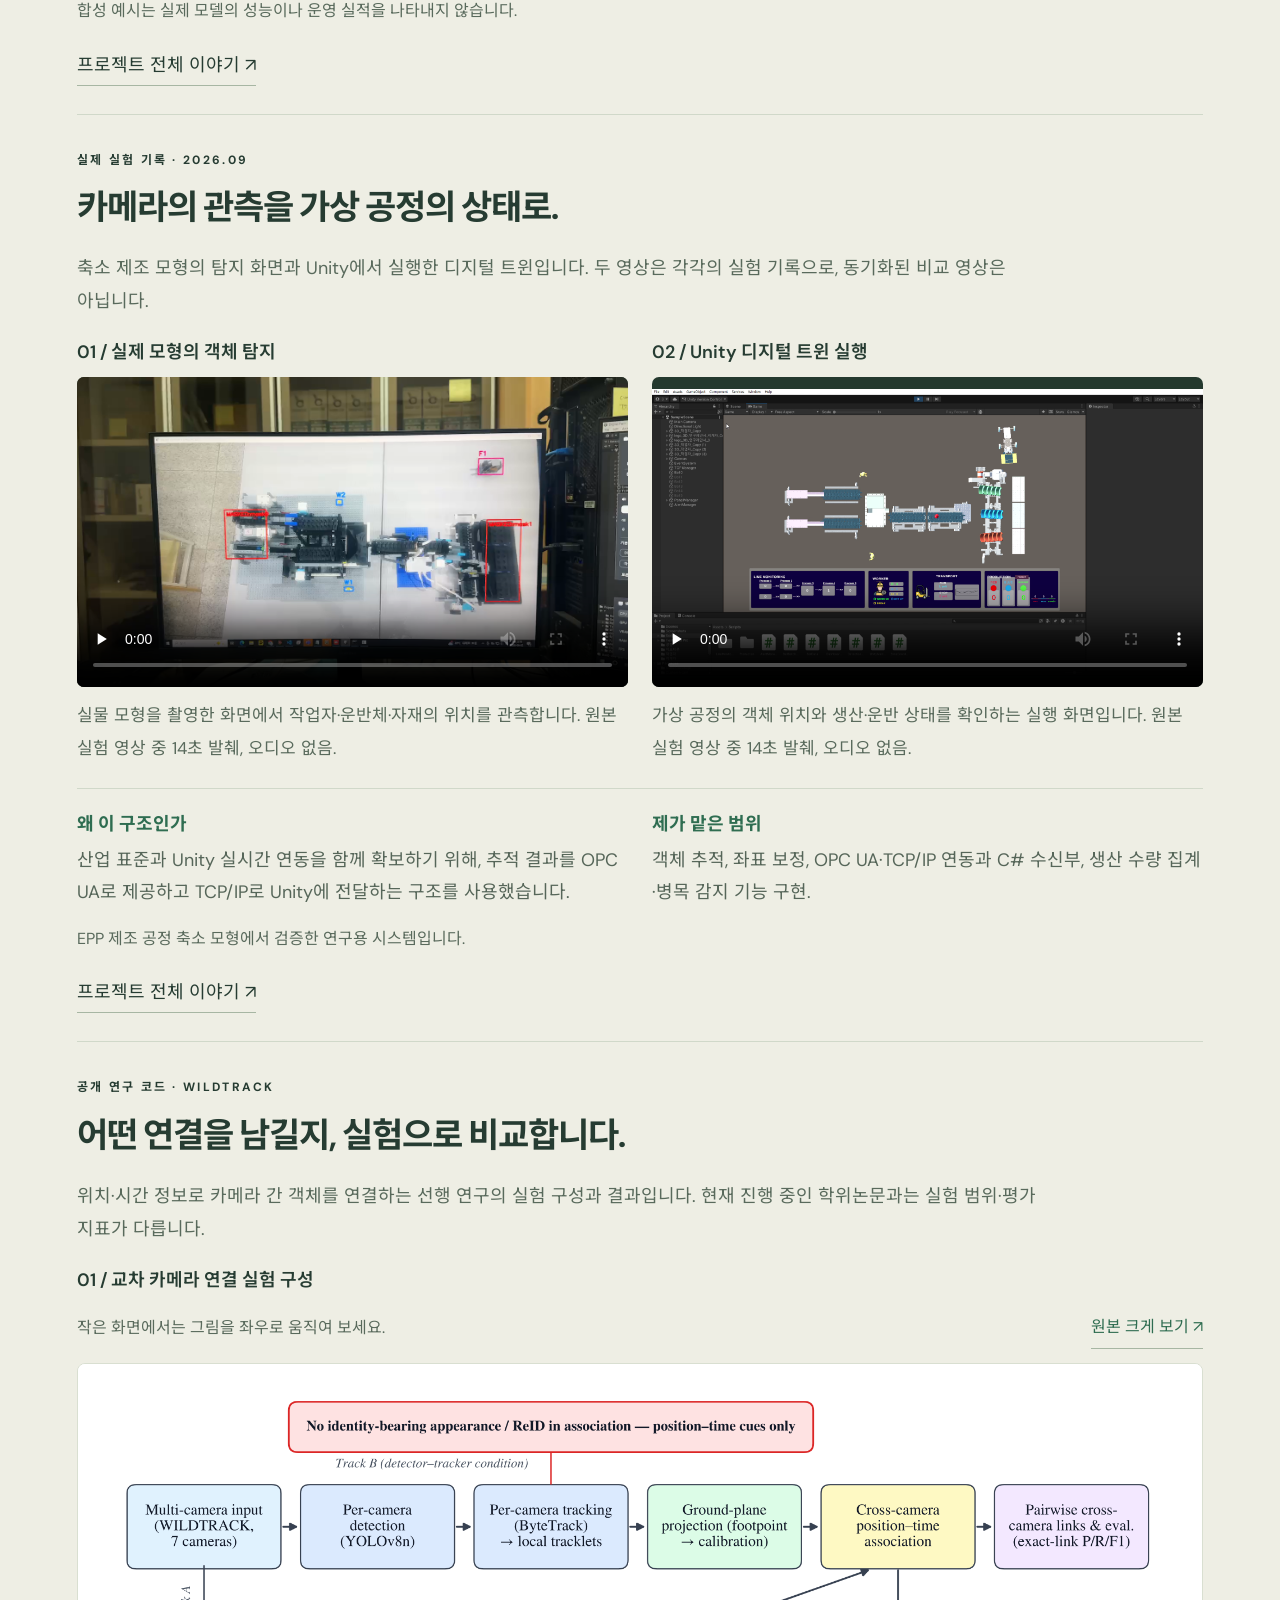
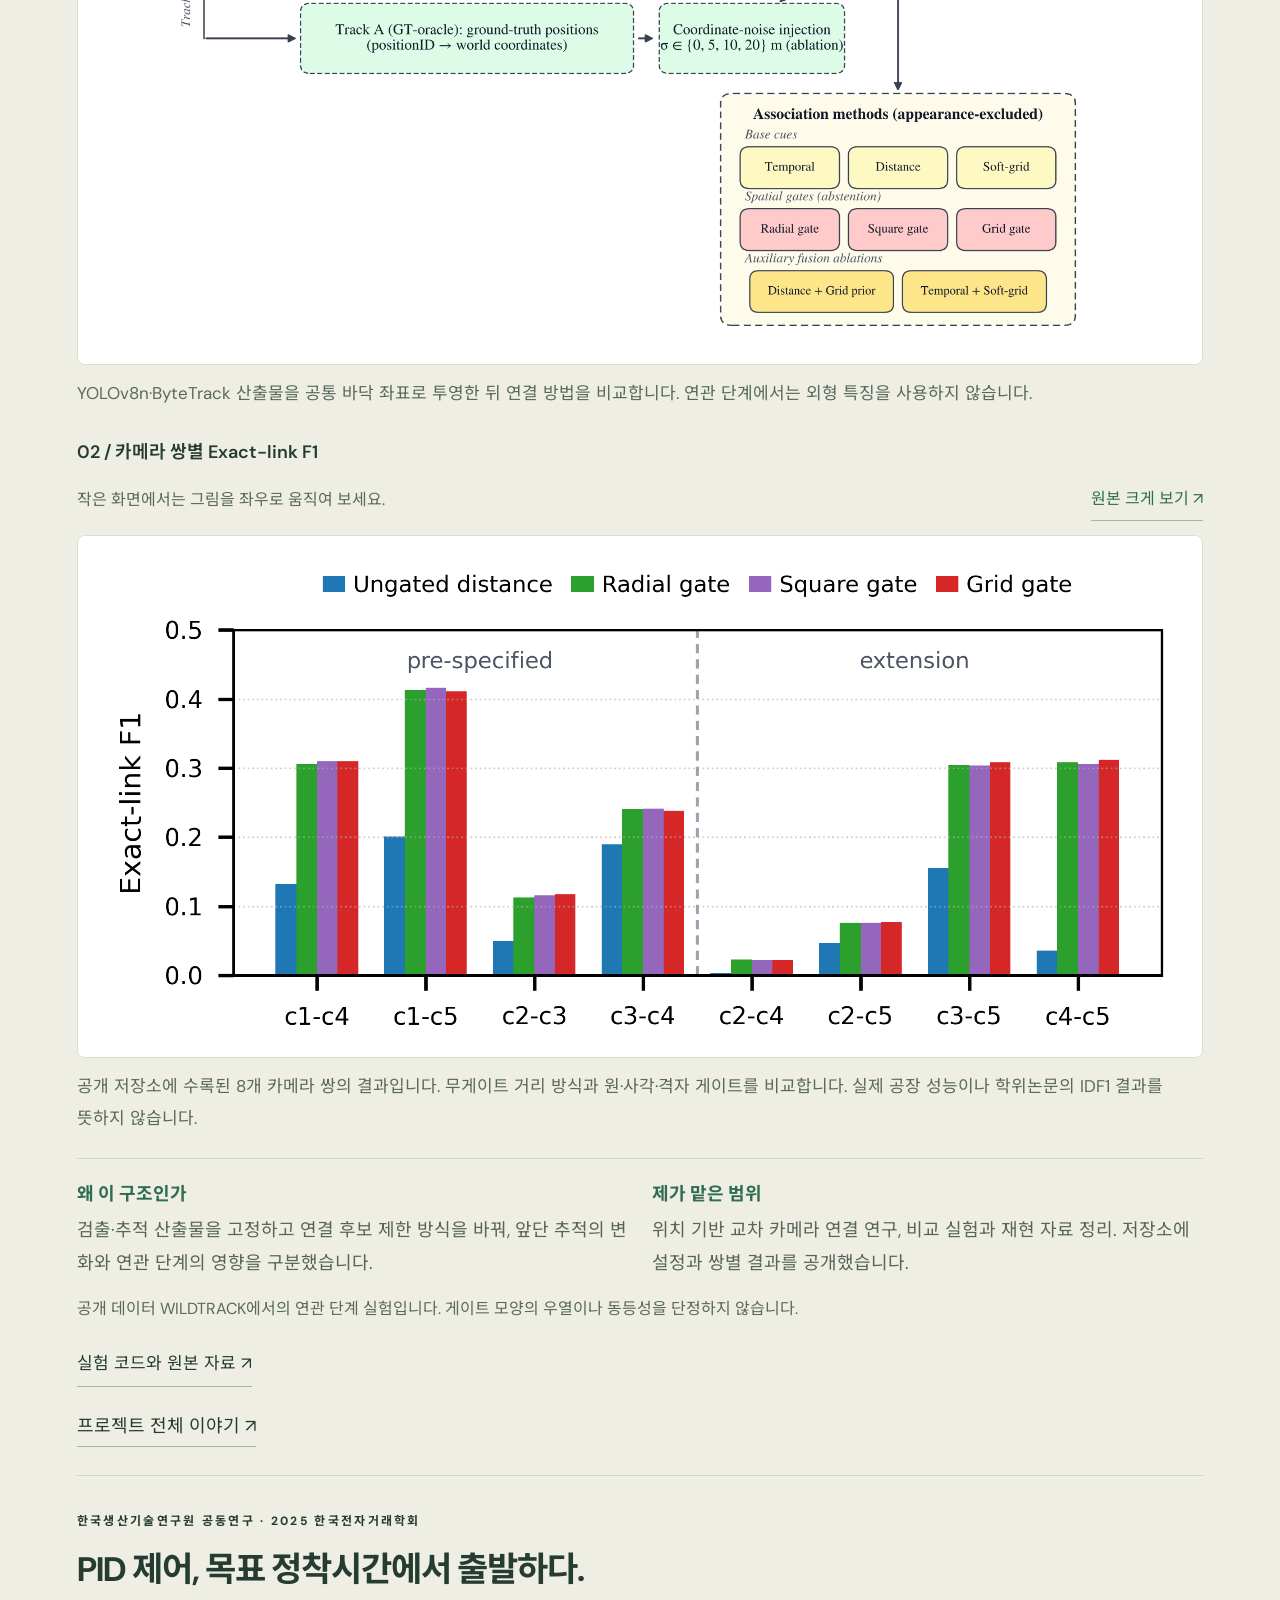
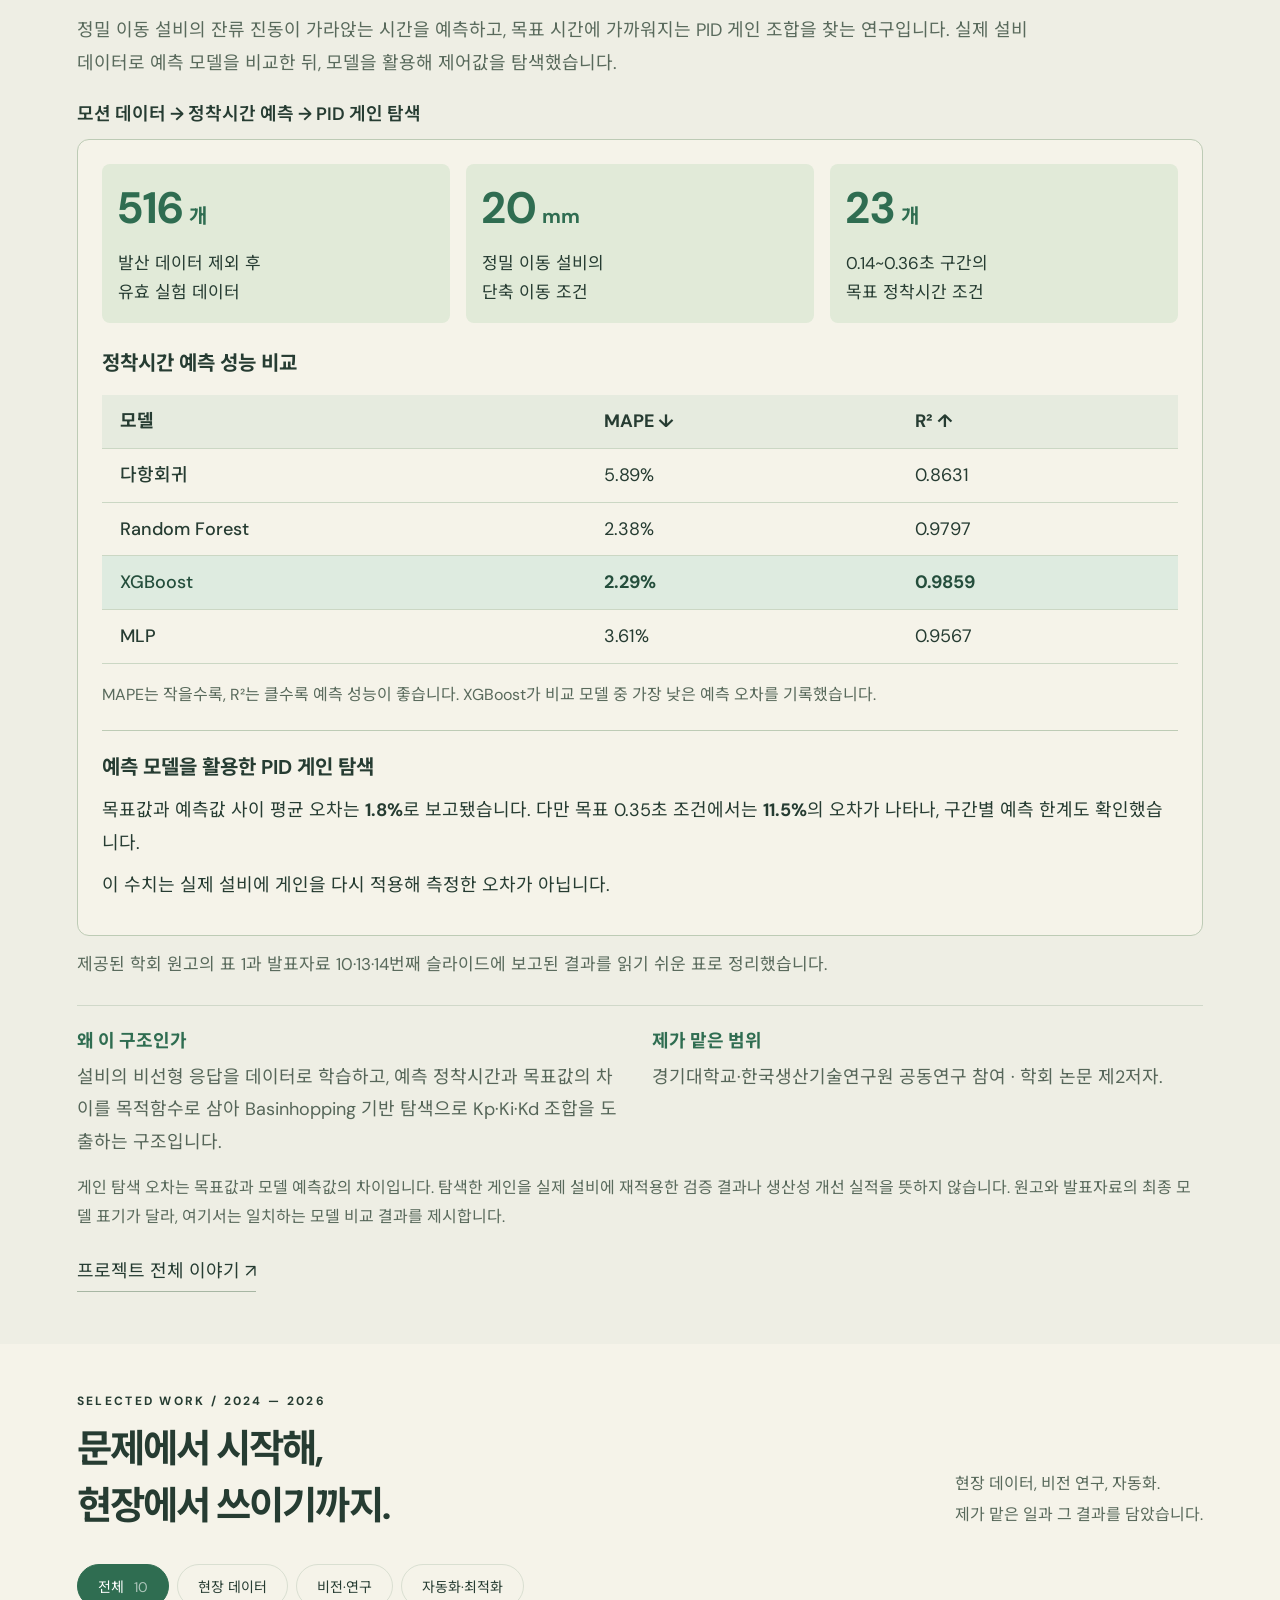
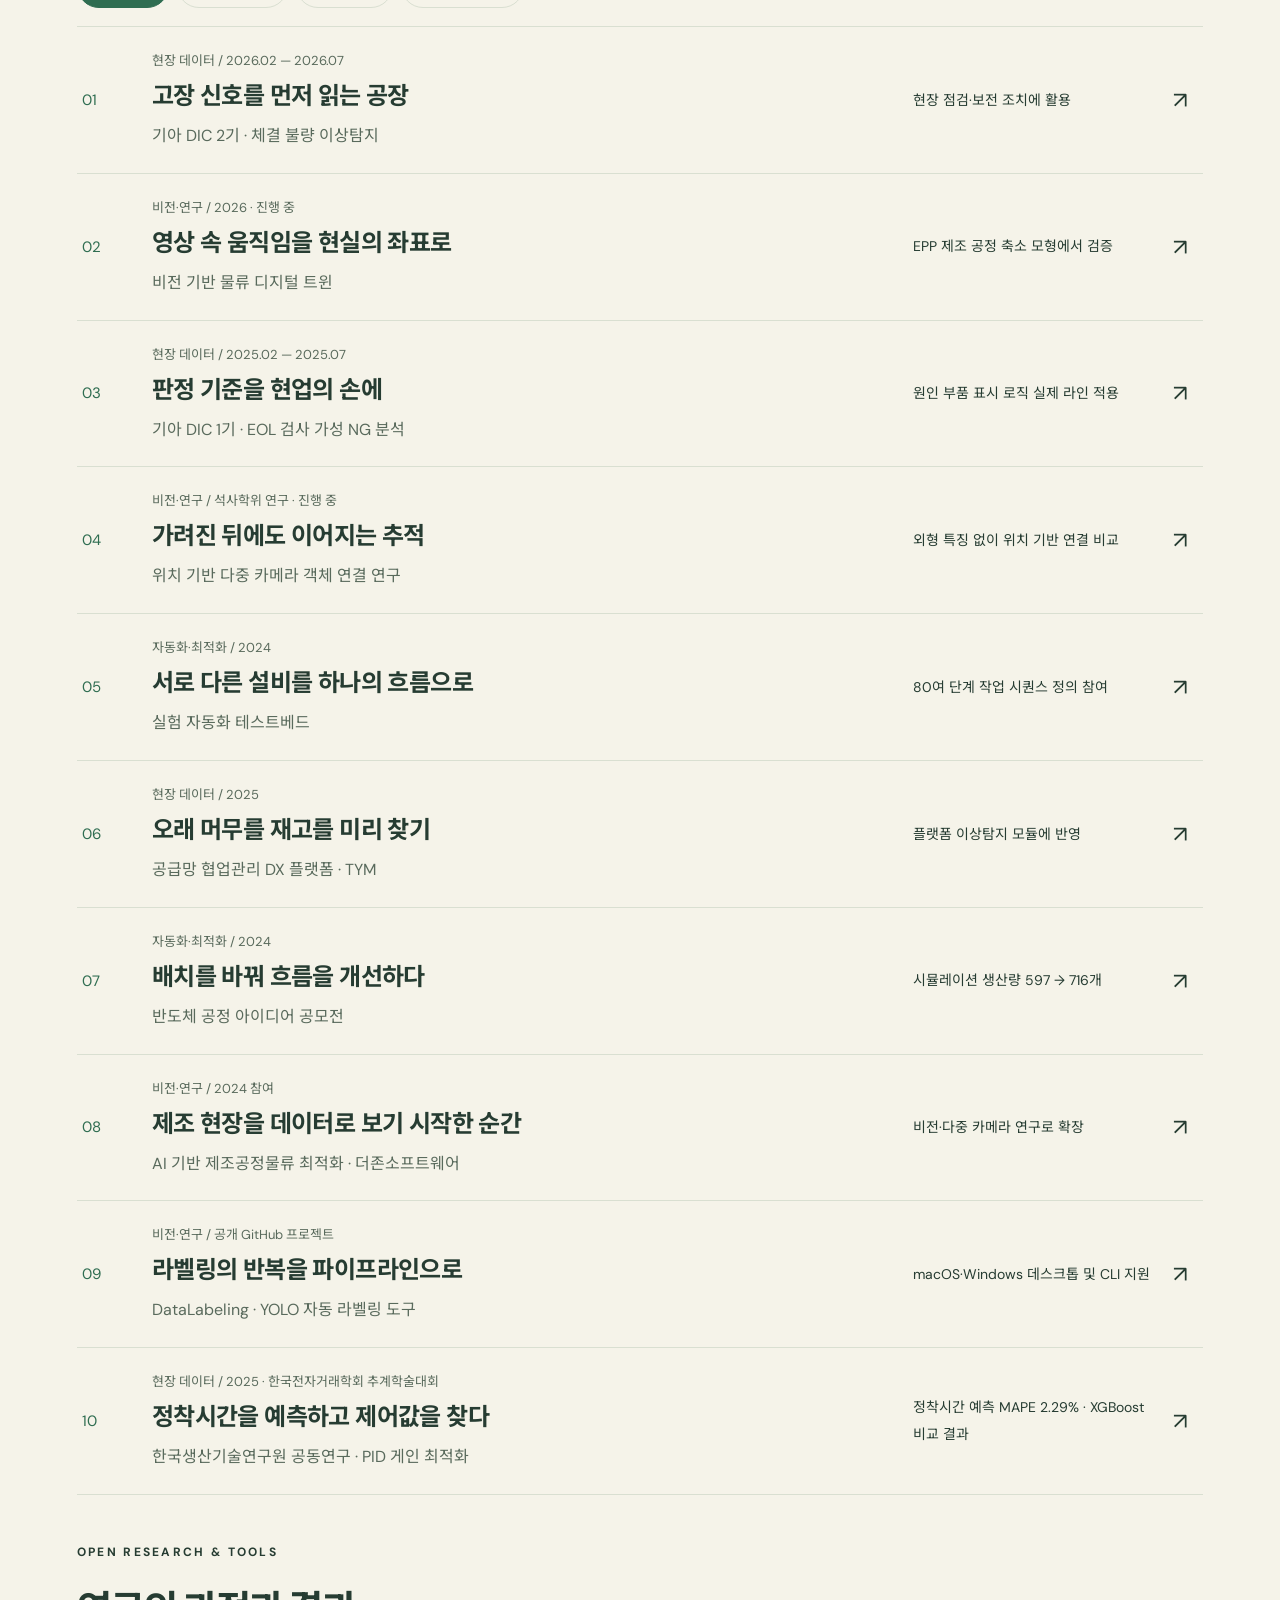
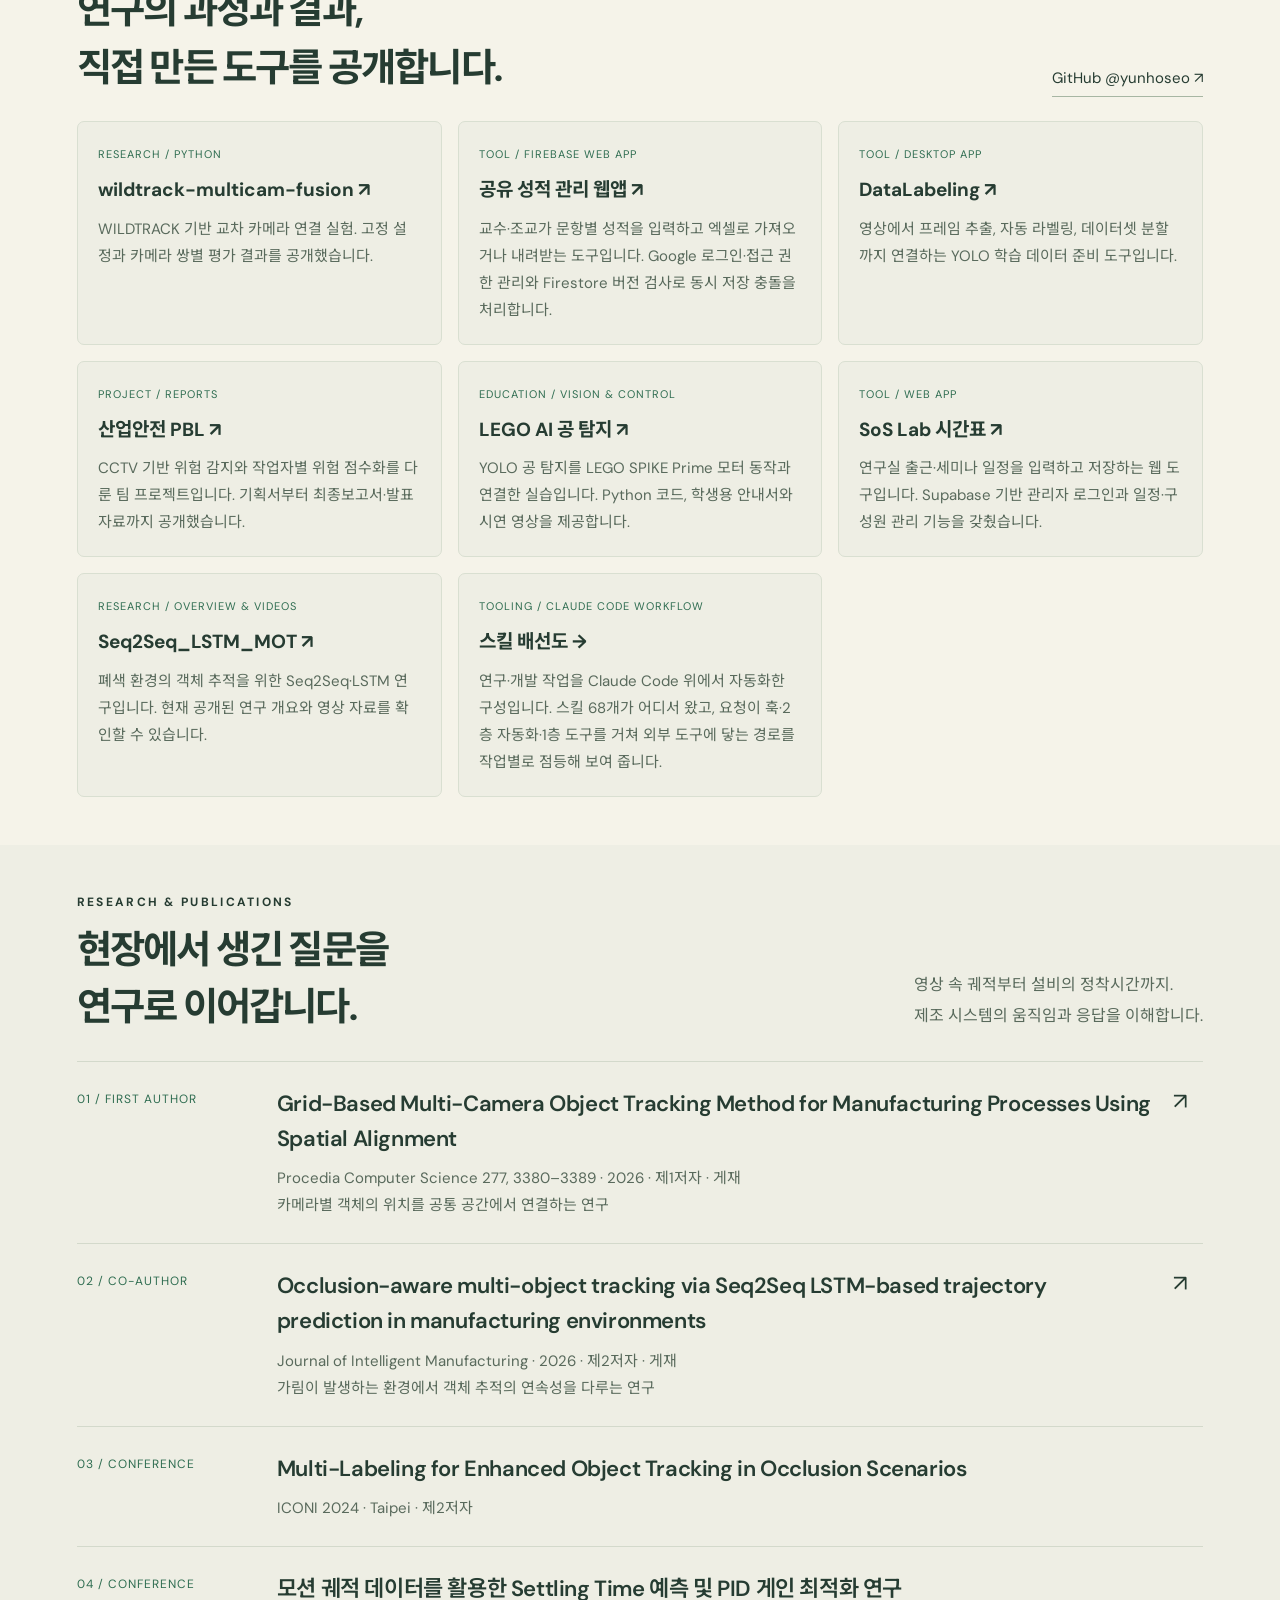
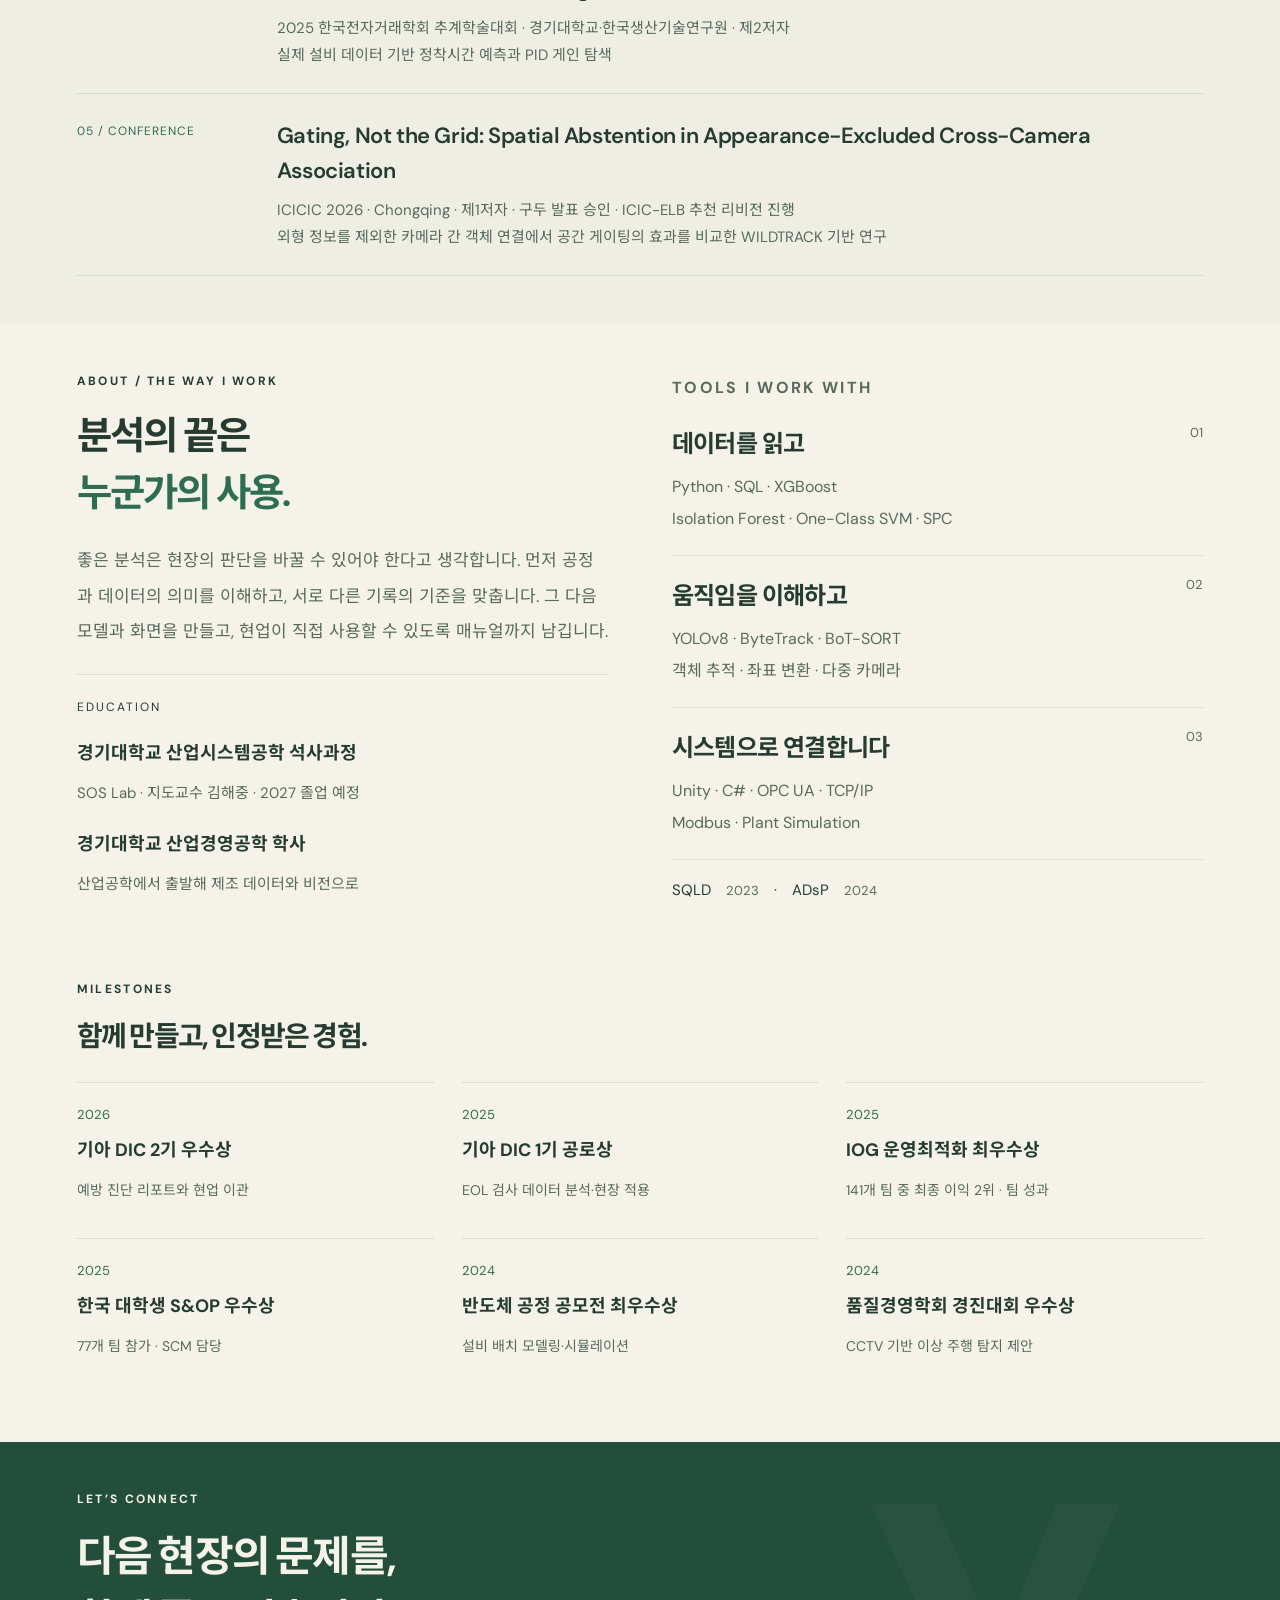
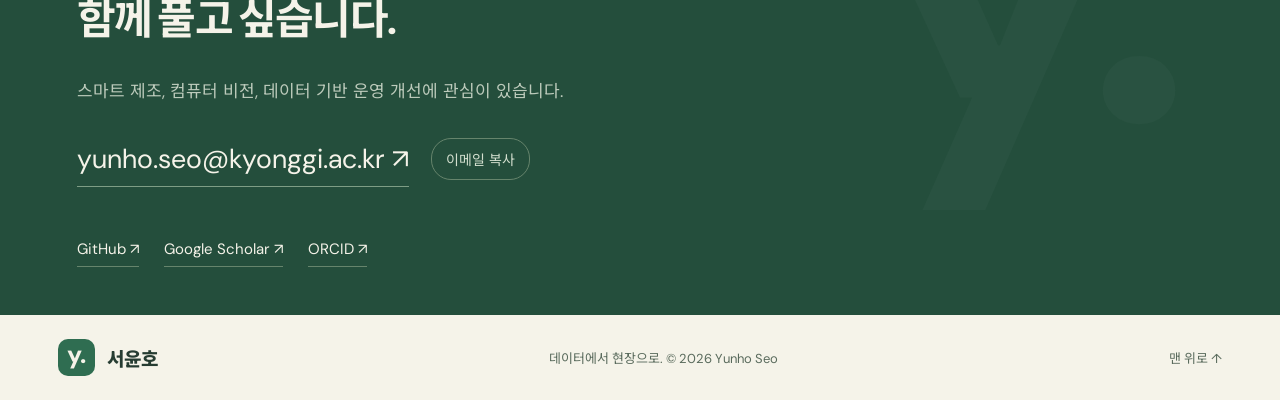
==== commit 778cc39d: "Update ICICIC 2026 status to accepted for oral presentation, ICIC-ELB revision in progress" ====
--- a/index.html
+++ b/index.html
@@ -32,7 +32,7 @@
 <a href="https://github.com/yunhoseo/sos-lab" target="_blank" rel="noopener"><span>TOOL / WEB APP</span><h3>SoS Lab 시간표 ↗</h3><p>연구실 출근·세미나 일정을 입력하고 저장하는 웹 도구입니다. Supabase 기반 관리자 로그인과 일정·구성원 관리 기능을 갖췄습니다.</p></a>
 <a href="https://github.com/yunhoseo/Seq2Seq_LSTM_MOT" target="_blank" rel="noopener"><span>RESEARCH / OVERVIEW &amp; VIDEOS</span><h3>Seq2Seq_LSTM_MOT ↗</h3><p>폐색 환경의 객체 추적을 위한 Seq2Seq·LSTM 연구입니다. 현재 공개된 연구 개요와 영상 자료를 확인할 수 있습니다.</p></a>
 <a href="skill-map.html"><span>TOOLING / CLAUDE CODE WORKFLOW</span><h3>스킬 배선도 →</h3><p>연구·개발 작업을 Claude Code 위에서 자동화한 구성입니다. 스킬 68개가 어디서 왔고, 요청이 훅·2층 자동화·1층 도구를 거쳐 외부 도구에 닿는 경로를 작업별로 점등해 보여 줍니다.</p></a>
-</div></section><section class="research section" id="research"><div class="section-heading"><div><p class="section-kicker">RESEARCH & PUBLICATIONS</p><h2>현장에서 생긴 질문을<br>연구로 이어갑니다.</h2></div><p class="section-desc">영상 속 궤적부터 설비의 정착시간까지.<br>제조 시스템의 움직임과 응답을 이해합니다.</p></div><a class="paper" href="https://doi.org/10.1016/j.procs.2026.02.374" target="_blank" rel="noopener"><span class="paper-type">01 / FIRST AUTHOR</span><div><h3>Grid-Based Multi-Camera Object Tracking Method for Manufacturing Processes Using Spatial Alignment</h3><p>Procedia Computer Science 277, 3380–3389 · 2026 · 제1저자 · 게재</p><small>카메라별 객체의 위치를 공통 공간에서 연결하는 연구</small></div><span class="paper-arrow">↗</span></a><a class="paper" href="https://doi.org/10.1007/s10845-026-02940-1" target="_blank" rel="noopener"><span class="paper-type">02 / CO-AUTHOR</span><div><h3>Occlusion-aware multi-object tracking via Seq2Seq LSTM-based trajectory prediction in manufacturing environments</h3><p>Journal of Intelligent Manufacturing · 2026 · 제2저자 · 게재</p><small>가림이 발생하는 환경에서 객체 추적의 연속성을 다루는 연구</small></div><span class="paper-arrow">↗</span></a><div class="paper"><span class="paper-type">03 / CONFERENCE</span><div><h3>Multi-Labeling for Enhanced Object Tracking in Occlusion Scenarios</h3><p>ICONI 2024 · Taipei · 제2저자</p></div></div><div class="paper"><span class="paper-type">04 / CONFERENCE</span><div><h3>모션 궤적 데이터를 활용한 Settling Time 예측 및 PID 게인 최적화 연구</h3><p>2025 한국전자거래학회 추계학술대회 · 경기대학교·한국생산기술연구원 · 제2저자</p><small>실제 설비 데이터 기반 정착시간 예측과 PID 게인 탐색</small></div></div><div class="paper" id="paper-icicic"><span class="paper-type">05 / UNDER REVIEW</span><div><h3>Gating, Not the Grid: Spatial Abstention in Appearance-Excluded Cross-Camera Association</h3><p>ICICIC 2026 · 제1저자 · 심사 중 · 리비전 진행</p><small>외형 정보를 제외한 카메라 간 객체 연결에서 공간 게이팅의 효과를 비교한 WILDTRACK 기반 연구</small></div></div></section>
+</div></section><section class="research section" id="research"><div class="section-heading"><div><p class="section-kicker">RESEARCH & PUBLICATIONS</p><h2>현장에서 생긴 질문을<br>연구로 이어갑니다.</h2></div><p class="section-desc">영상 속 궤적부터 설비의 정착시간까지.<br>제조 시스템의 움직임과 응답을 이해합니다.</p></div><a class="paper" href="https://doi.org/10.1016/j.procs.2026.02.374" target="_blank" rel="noopener"><span class="paper-type">01 / FIRST AUTHOR</span><div><h3>Grid-Based Multi-Camera Object Tracking Method for Manufacturing Processes Using Spatial Alignment</h3><p>Procedia Computer Science 277, 3380–3389 · 2026 · 제1저자 · 게재</p><small>카메라별 객체의 위치를 공통 공간에서 연결하는 연구</small></div><span class="paper-arrow">↗</span></a><a class="paper" href="https://doi.org/10.1007/s10845-026-02940-1" target="_blank" rel="noopener"><span class="paper-type">02 / CO-AUTHOR</span><div><h3>Occlusion-aware multi-object tracking via Seq2Seq LSTM-based trajectory prediction in manufacturing environments</h3><p>Journal of Intelligent Manufacturing · 2026 · 제2저자 · 게재</p><small>가림이 발생하는 환경에서 객체 추적의 연속성을 다루는 연구</small></div><span class="paper-arrow">↗</span></a><div class="paper"><span class="paper-type">03 / CONFERENCE</span><div><h3>Multi-Labeling for Enhanced Object Tracking in Occlusion Scenarios</h3><p>ICONI 2024 · Taipei · 제2저자</p></div></div><div class="paper"><span class="paper-type">04 / CONFERENCE</span><div><h3>모션 궤적 데이터를 활용한 Settling Time 예측 및 PID 게인 최적화 연구</h3><p>2025 한국전자거래학회 추계학술대회 · 경기대학교·한국생산기술연구원 · 제2저자</p><small>실제 설비 데이터 기반 정착시간 예측과 PID 게인 탐색</small></div></div><div class="paper" id="paper-icicic"><span class="paper-type">05 / CONFERENCE</span><div><h3>Gating, Not the Grid: Spatial Abstention in Appearance-Excluded Cross-Camera Association</h3><p>ICICIC 2026 · Chongqing · 제1저자 · 구두 발표 승인 · ICIC-ELB 추천 리비전 진행</p><small>외형 정보를 제외한 카메라 간 객체 연결에서 공간 게이팅의 효과를 비교한 WILDTRACK 기반 연구</small></div></div></section>
 <section class="about section" id="about"><div class="about-intro"><p class="section-kicker">ABOUT / THE WAY I WORK</p><h2>분석의 끝은<br><em>누군가의 사용.</em></h2><p>좋은 분석은 현장의 판단을 바꿀 수 있어야 한다고 생각합니다. 먼저 공정과 데이터의 의미를 이해하고, 서로 다른 기록의 기준을 맞춥니다. 그 다음 모델과 화면을 만들고, 현업이 직접 사용할 수 있도록 매뉴얼까지 남깁니다.</p><div class="education"><span>EDUCATION</span><h3>경기대학교 산업시스템공학 석사과정</h3><p>SOS Lab · 지도교수 김해중 · 2027 졸업 예정</p><h3>경기대학교 산업경영공학 학사</h3><p>산업공학에서 출발해 제조 데이터와 비전으로</p></div></div><div class="toolbox"><p class="section-kicker">TOOLS I WORK WITH</p><div><span>01</span><h3>데이터를 읽고</h3><p>Python · SQL · XGBoost<br>Isolation Forest · One-Class SVM · SPC</p></div><div><span>02</span><h3>움직임을 이해하고</h3><p>YOLOv8 · ByteTrack · BoT-SORT<br>객체 추적 · 좌표 변환 · 다중 카메라</p></div><div><span>03</span><h3>시스템으로 연결합니다</h3><p>Unity · C# · OPC UA · TCP/IP<br>Modbus · Plant Simulation</p></div><div class="certs">SQLD <span>2023</span> <b>·</b> ADsP <span>2024</span></div></div></section>
 <section class="awards section"><p class="section-kicker">MILESTONES</p><h2>함께 만들고, 인정받은 경험.</h2><div class="award-grid"><div><span>2026</span><h3>기아 DIC 2기 우수상</h3><p>예방 진단 리포트와 현업 이관</p></div><div><span>2025</span><h3>기아 DIC 1기 공로상</h3><p>EOL 검사 데이터 분석·현장 적용</p></div><div><span>2025</span><h3>IOG 운영최적화 최우수상</h3><p>141개 팀 중 최종 이익 2위 · 팀 성과</p></div><div><span>2025</span><h3>한국 대학생 S&OP 우수상</h3><p>77개 팀 참가 · SCM 담당</p></div><div><span>2024</span><h3>반도체 공정 공모전 최우수상</h3><p>설비 배치 모델링·시뮬레이션</p></div><div><span>2024</span><h3>품질경영학회 경진대회 우수상</h3><p>CCTV 기반 이상 주행 탐지 제안</p></div></div></section>
 <section id="contact" class="contact"><p class="section-kicker">LET’S CONNECT</p><h2>다음 현장의 문제를,<br>함께 풀고 싶습니다.</h2><p>스마트 제조, 컴퓨터 비전, 데이터 기반 운영 개선에 관심이 있습니다.</p><div class="contact-actions"><a href="mailto:yunho.seo@kyonggi.ac.kr">yunho.seo@kyonggi.ac.kr ↗</a><button id="copy-email" aria-label="이메일 주소 복사">이메일 복사</button></div><span id="copy-status" role="status"></span><div class="profile-links"><a href="https://github.com/yunhoseo" target="_blank" rel="noopener">GitHub ↗</a><a href="https://scholar.google.com/citations?user=6oiCOa8AAAAJ&hl=ko" target="_blank" rel="noopener">Google Scholar ↗</a><a href="https://orcid.org/0009-0008-2599-6824" target="_blank" rel="noopener">ORCID ↗</a></div></section></main>
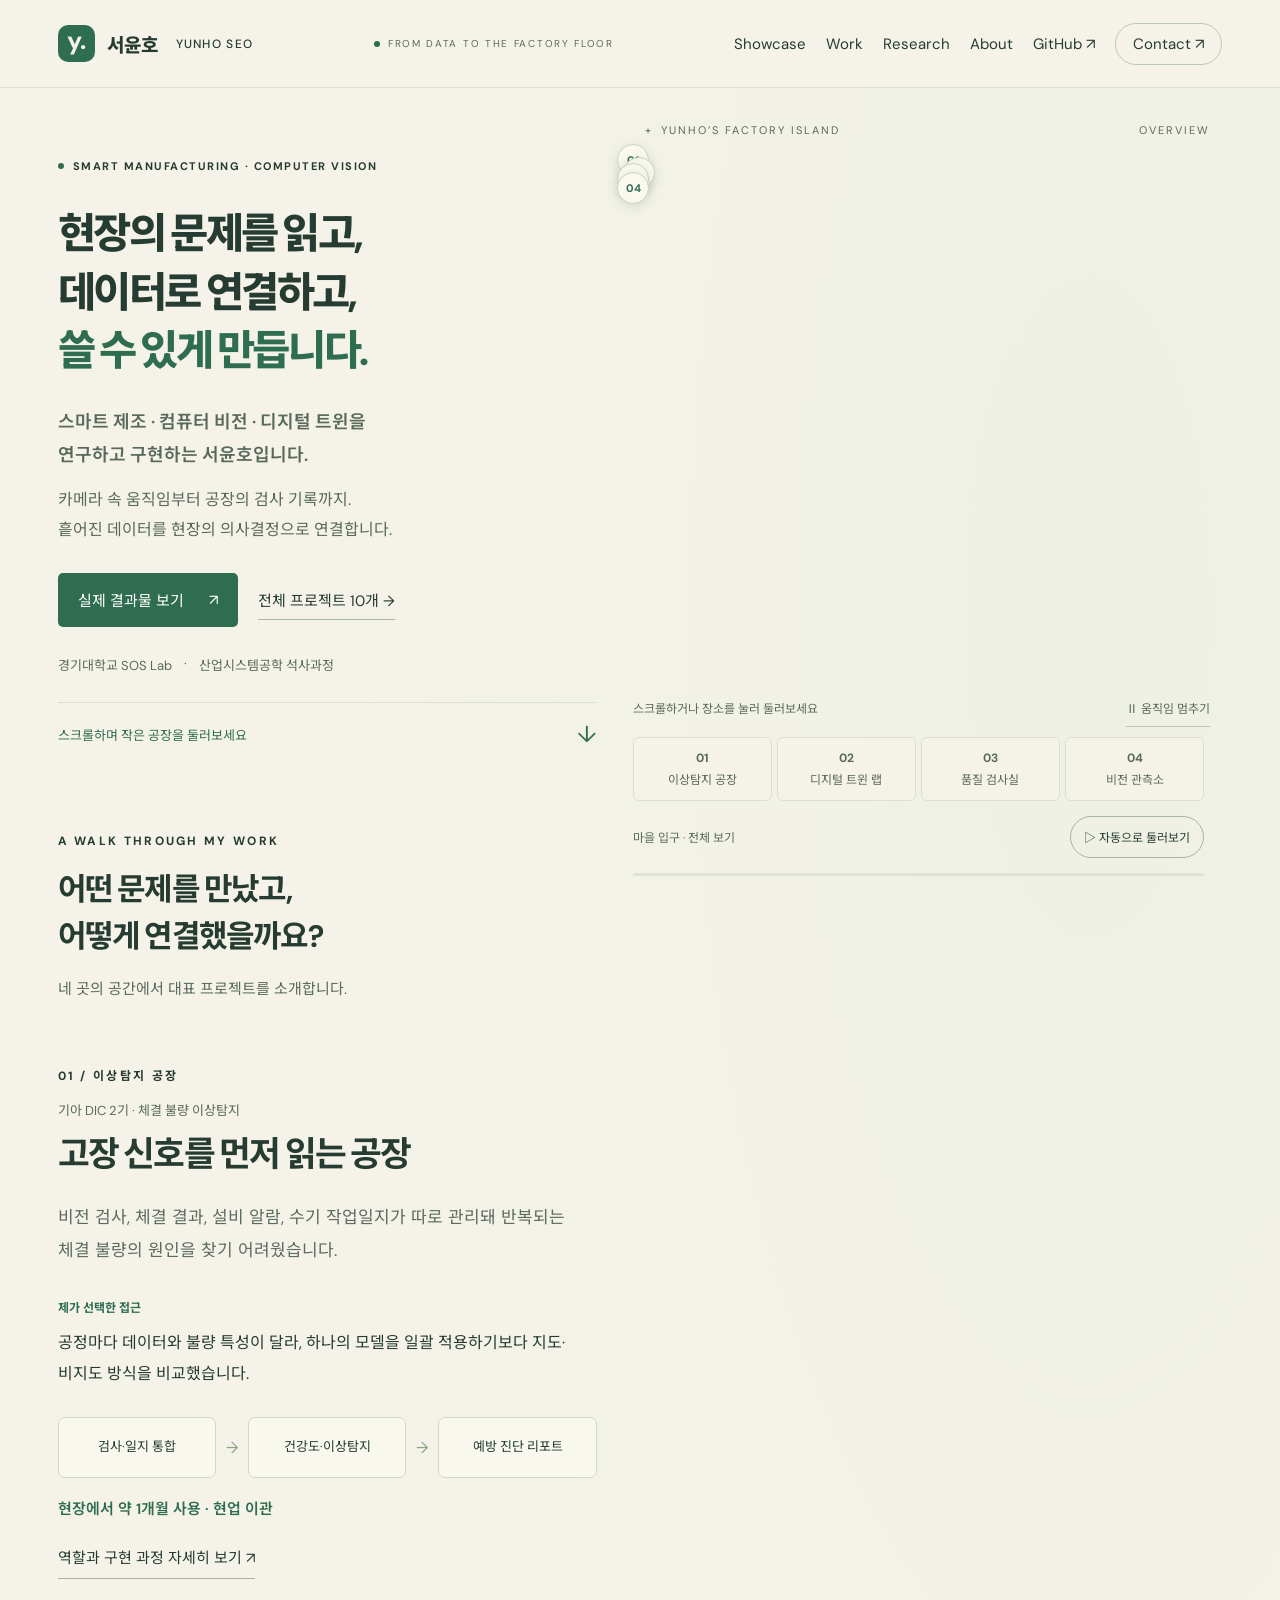
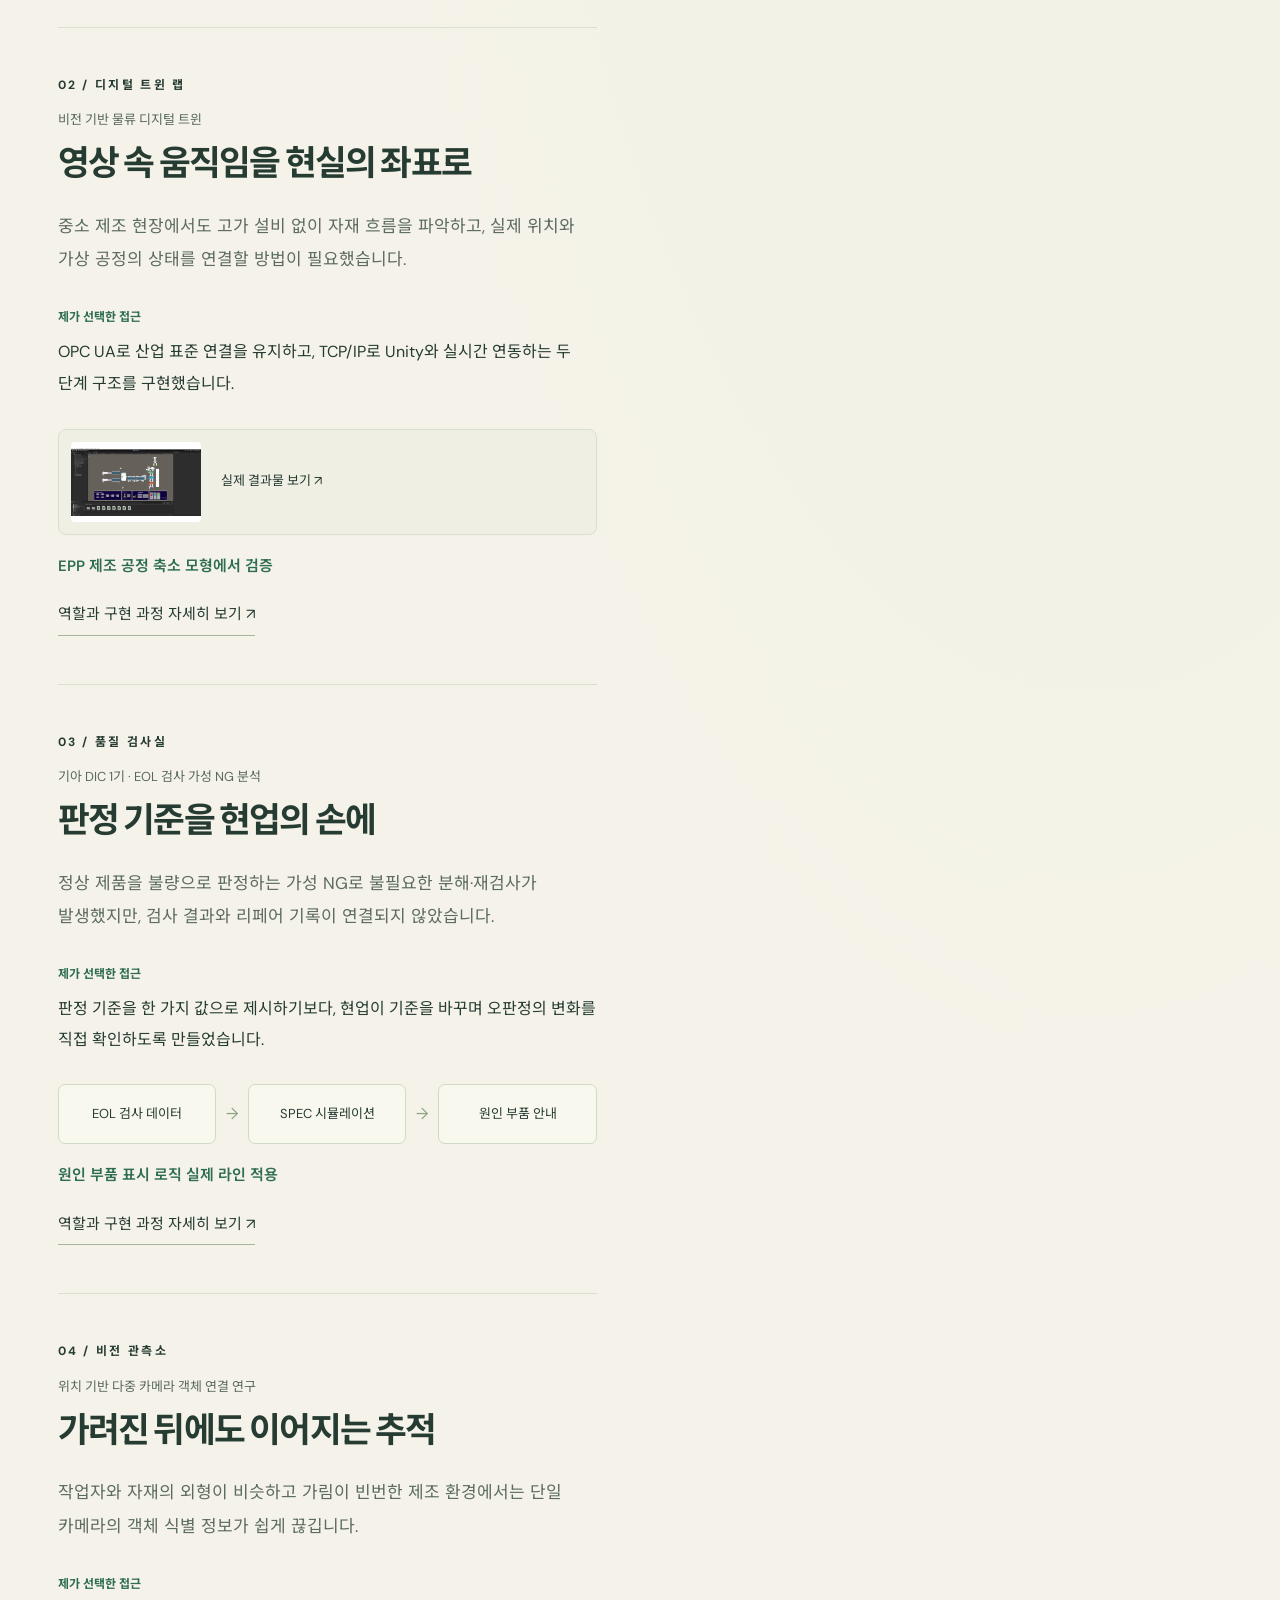
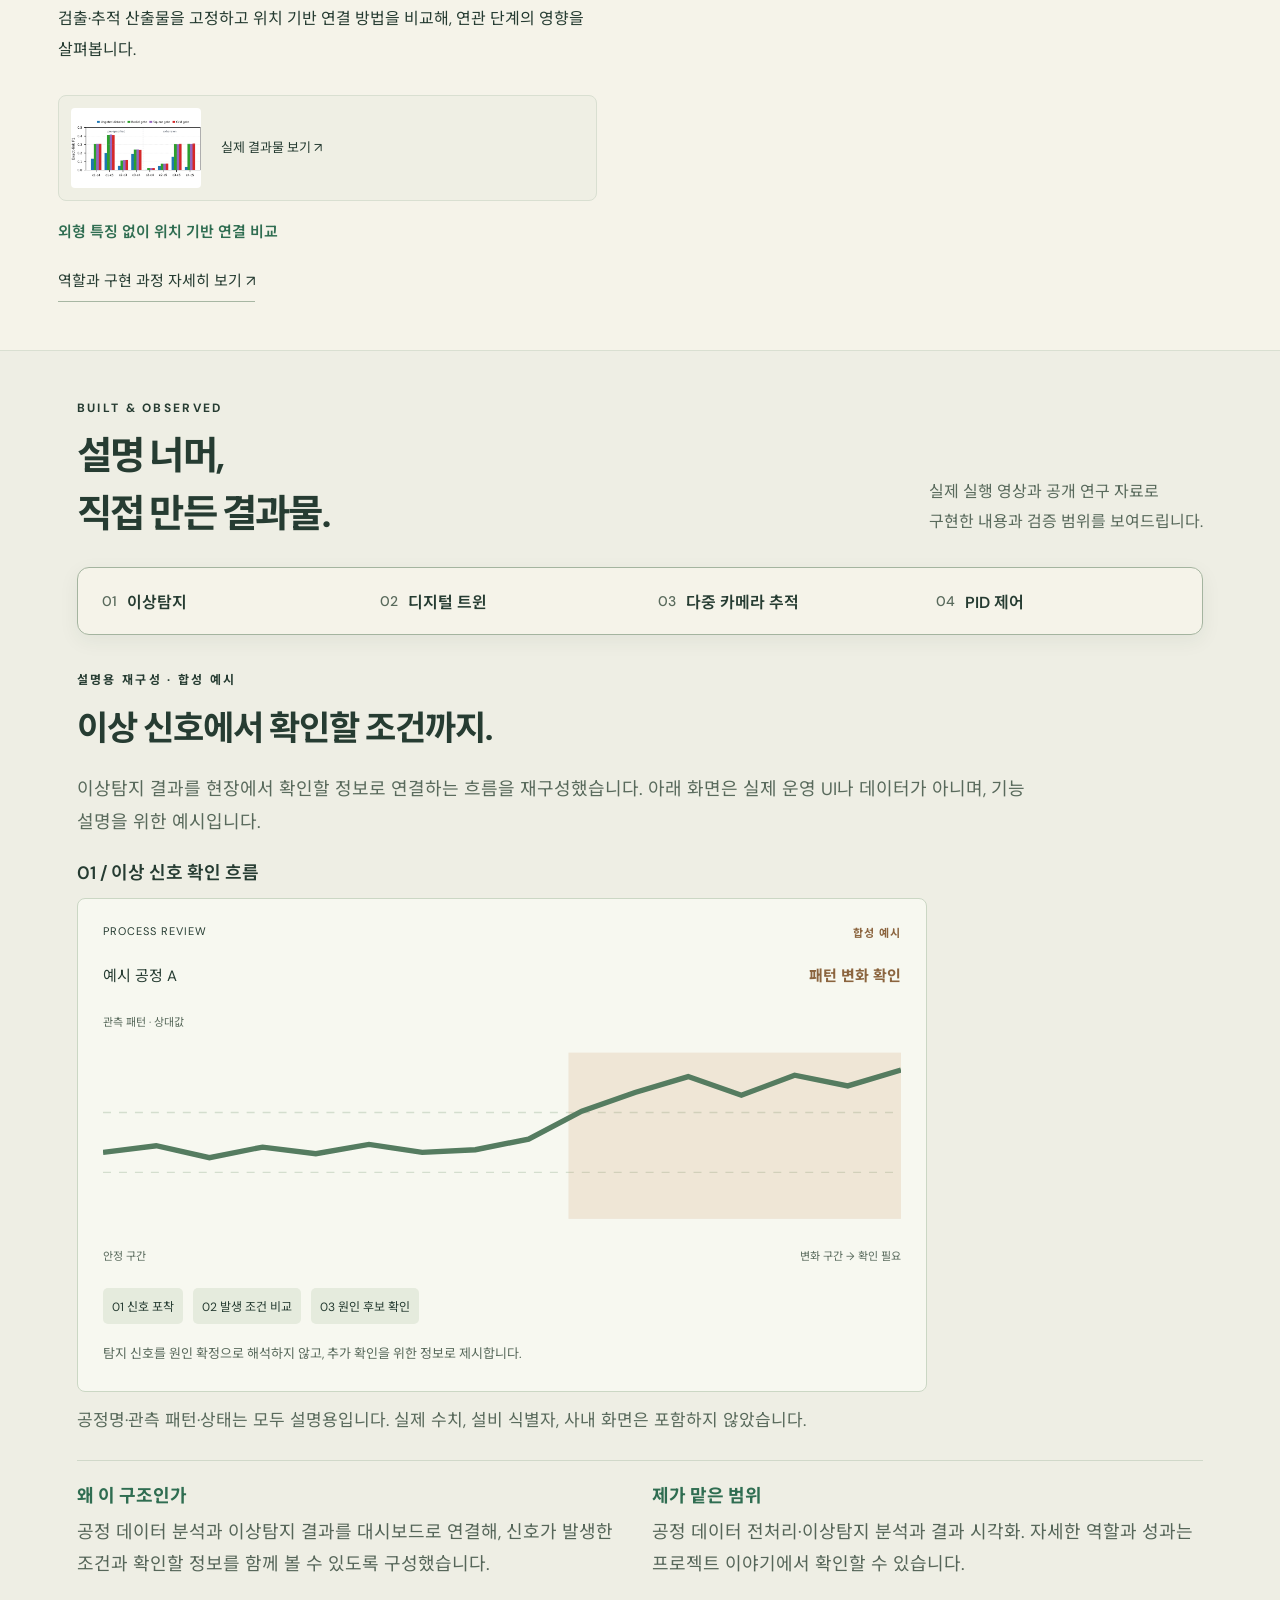
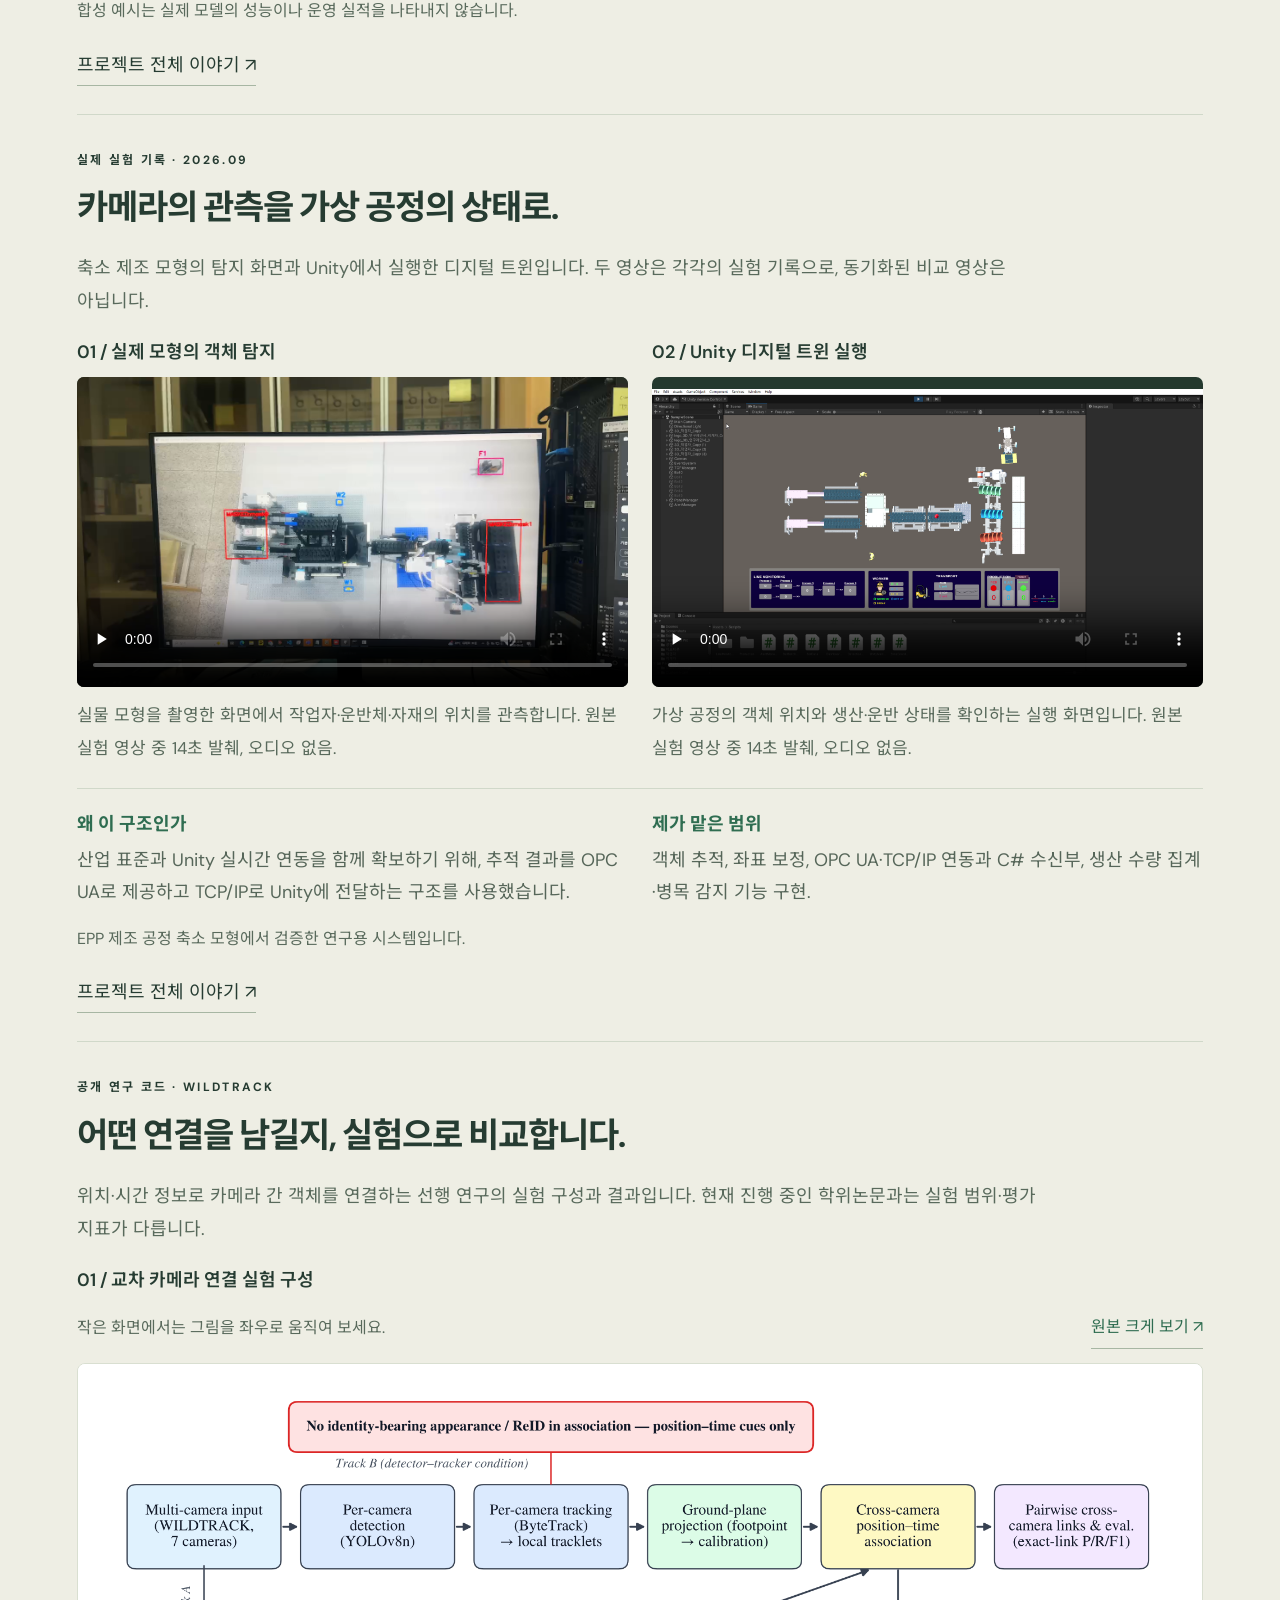
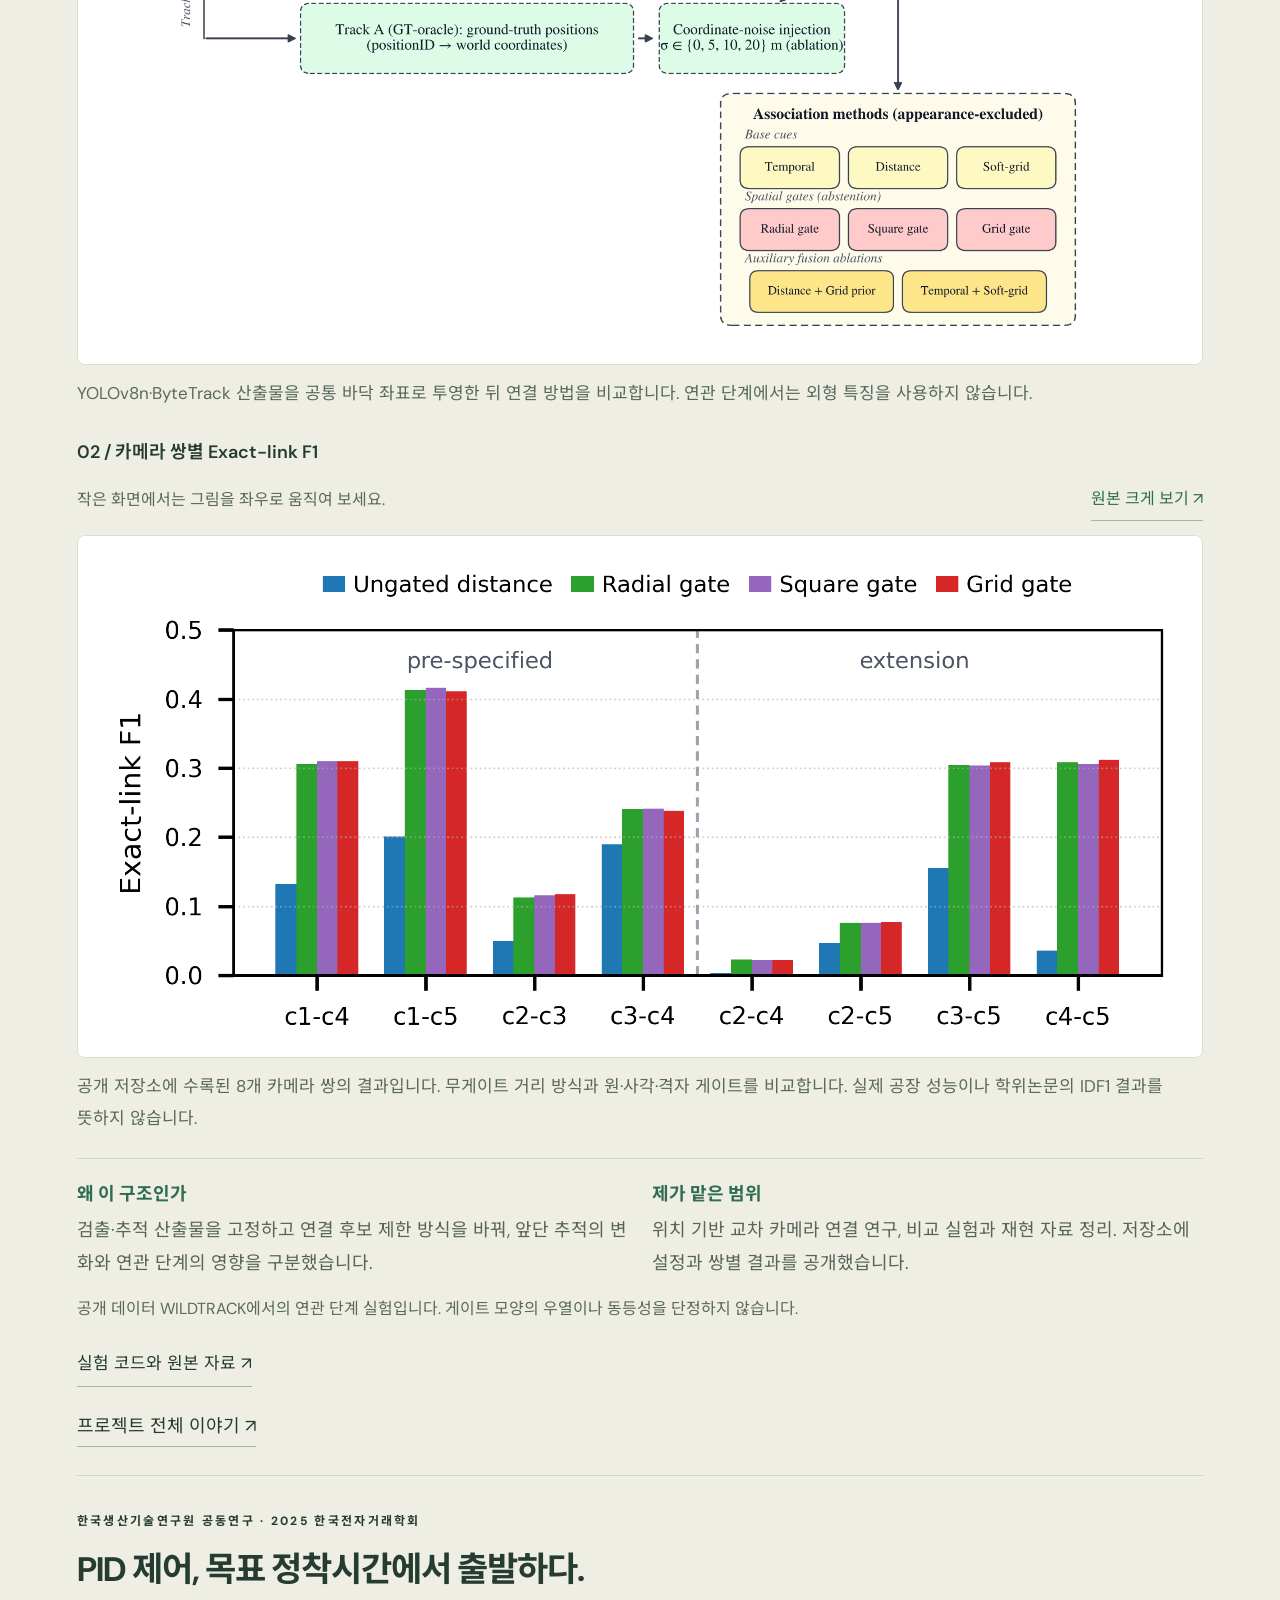
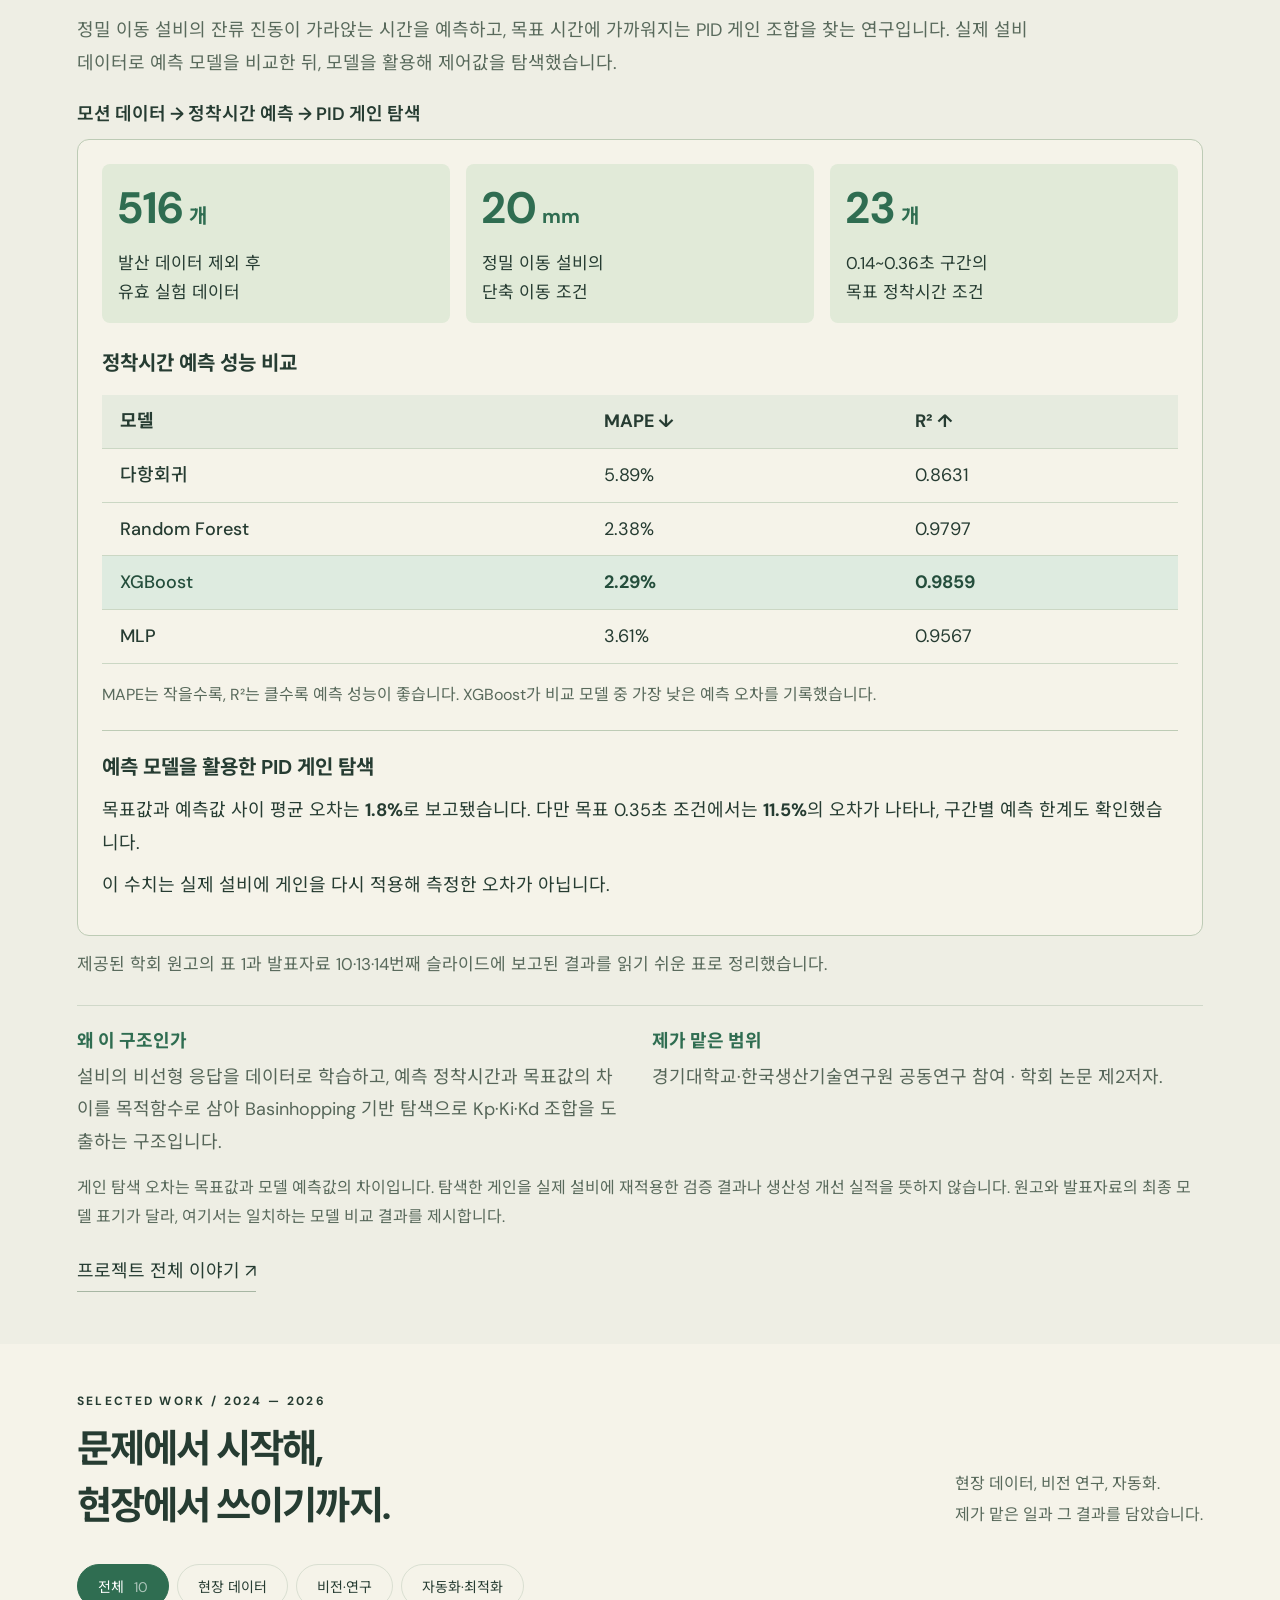
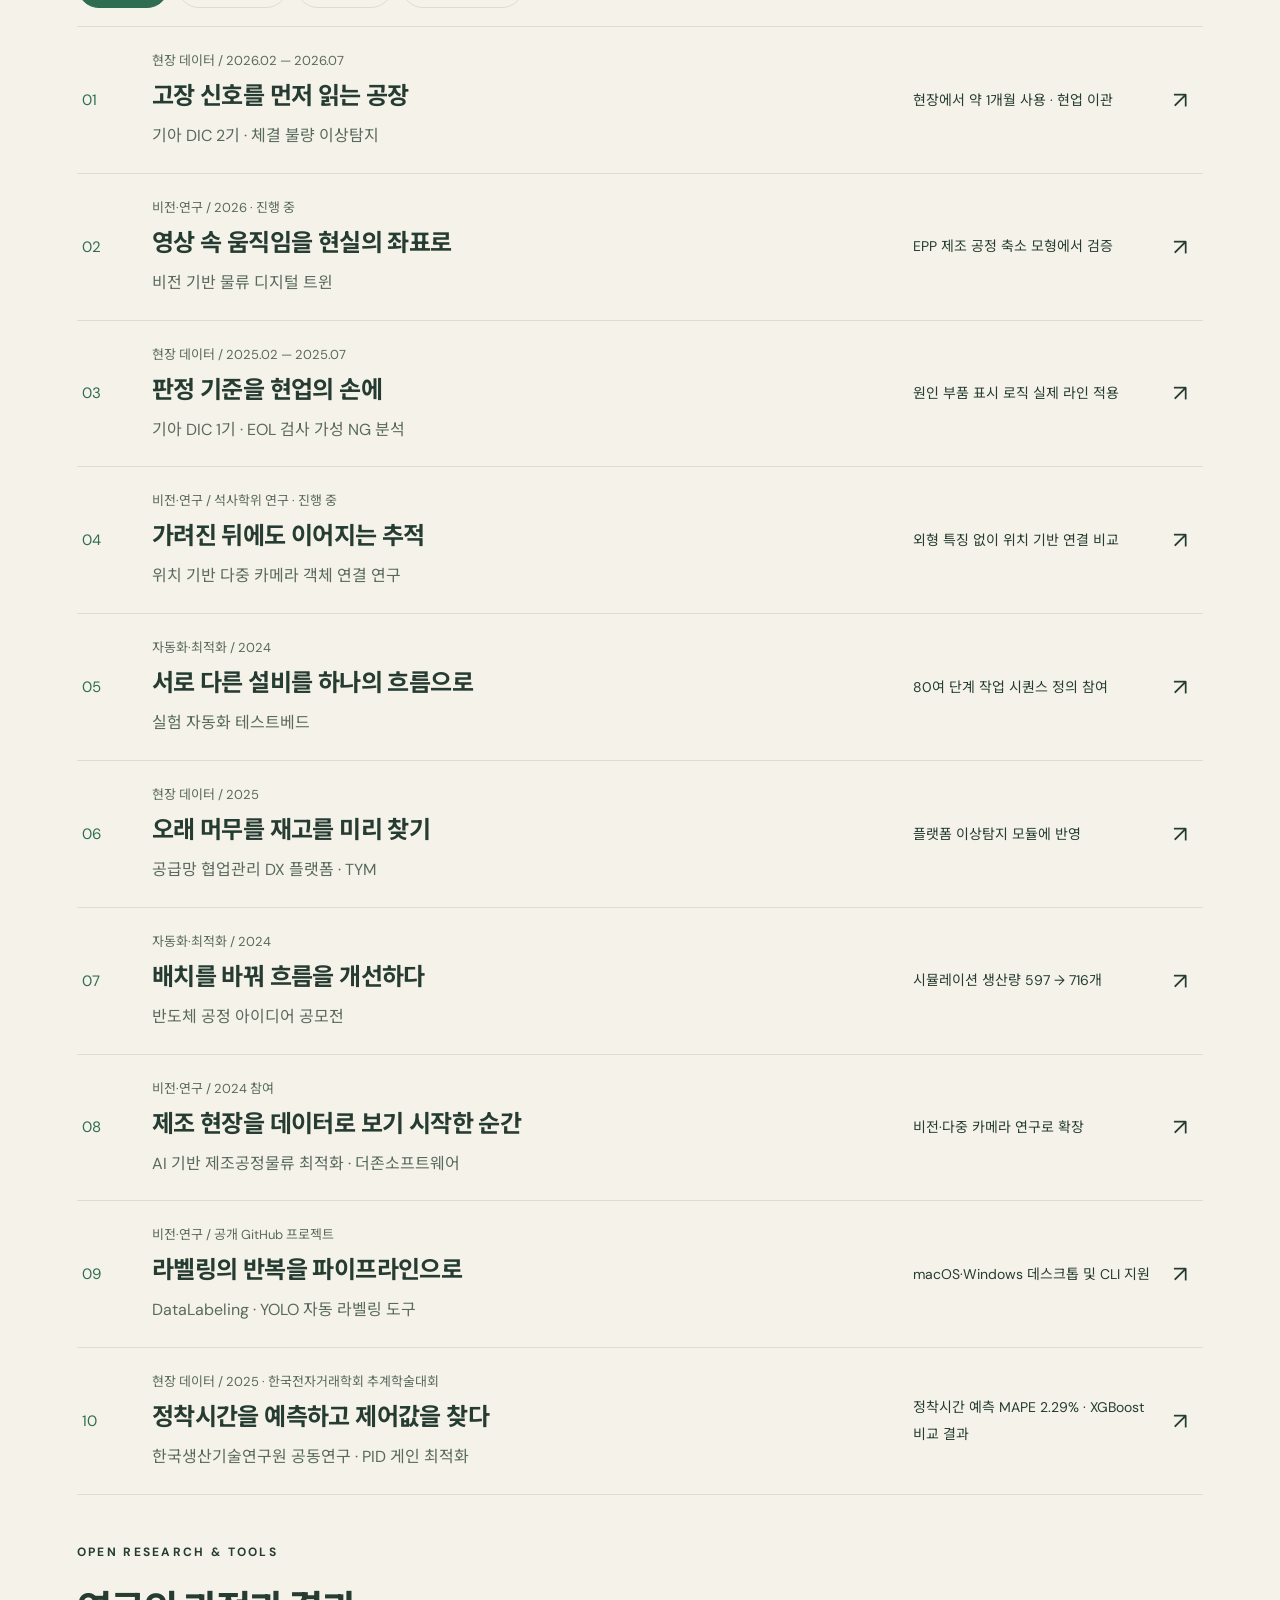
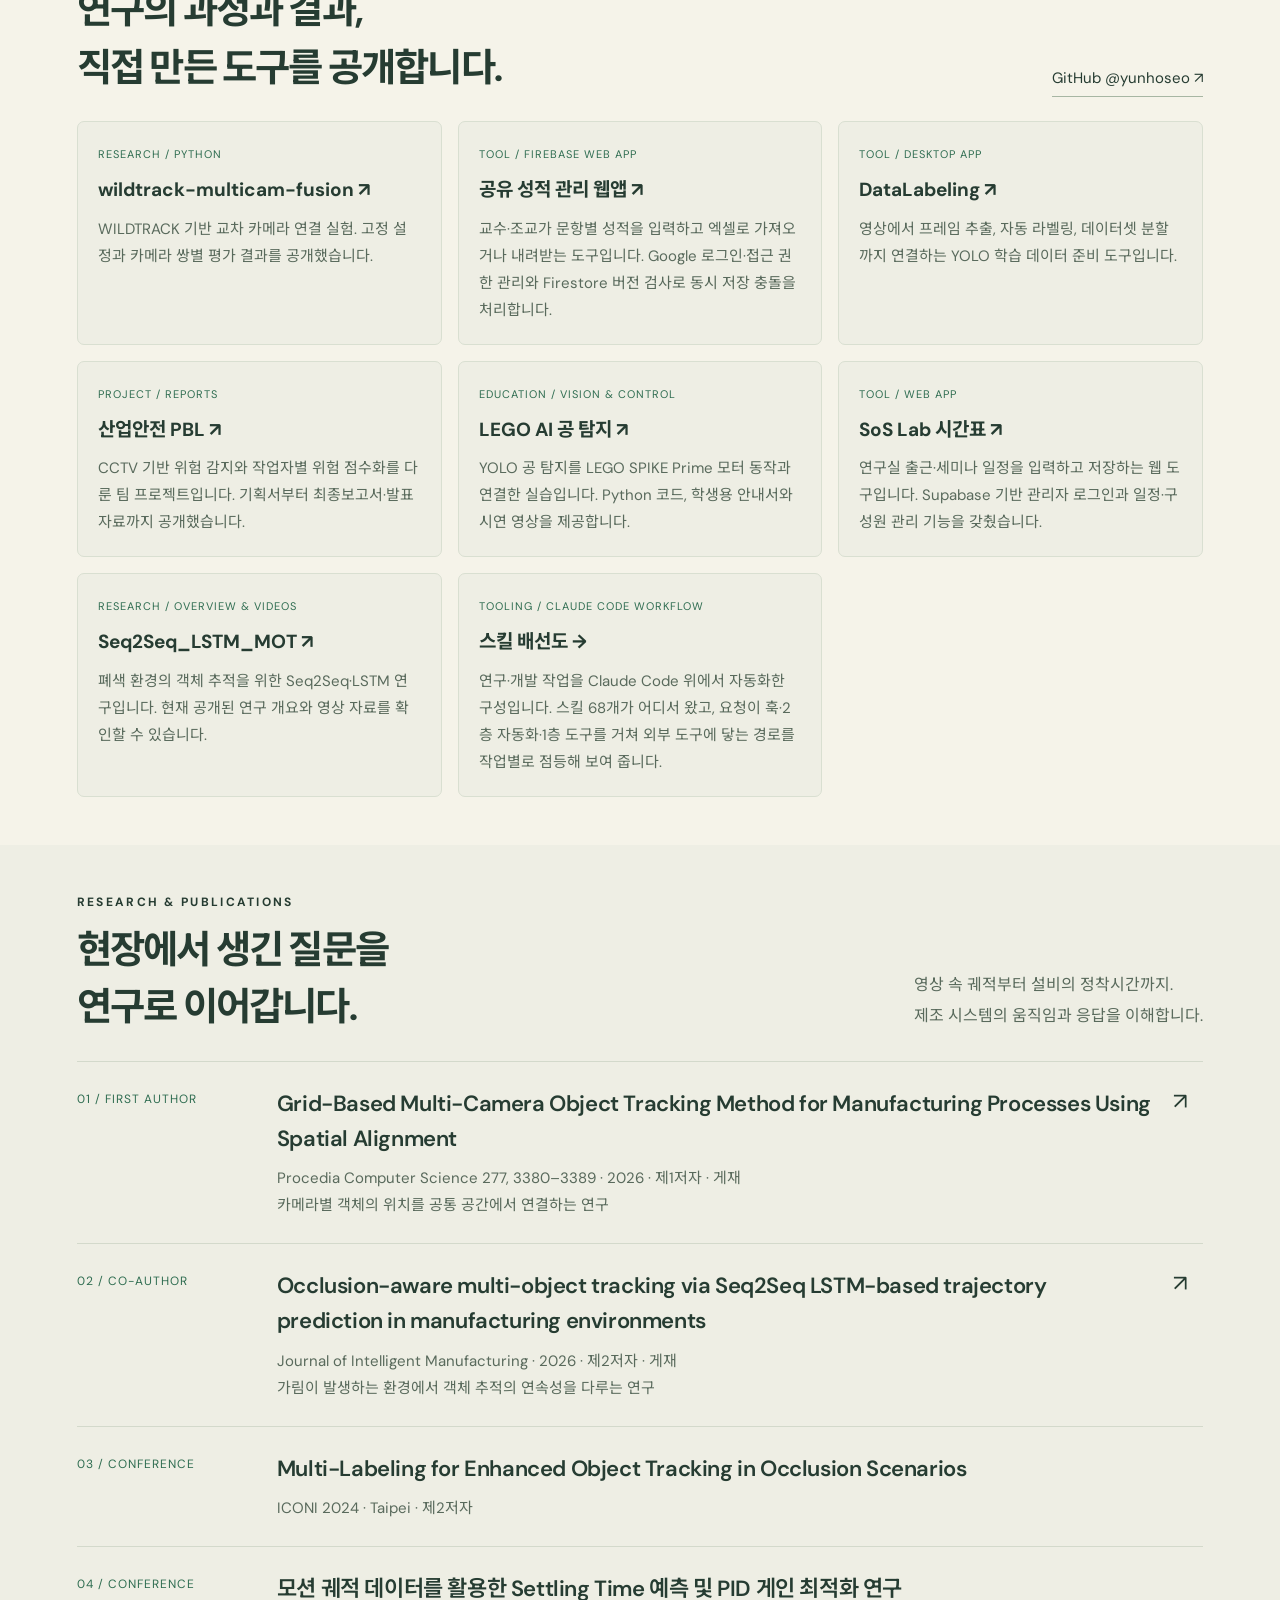
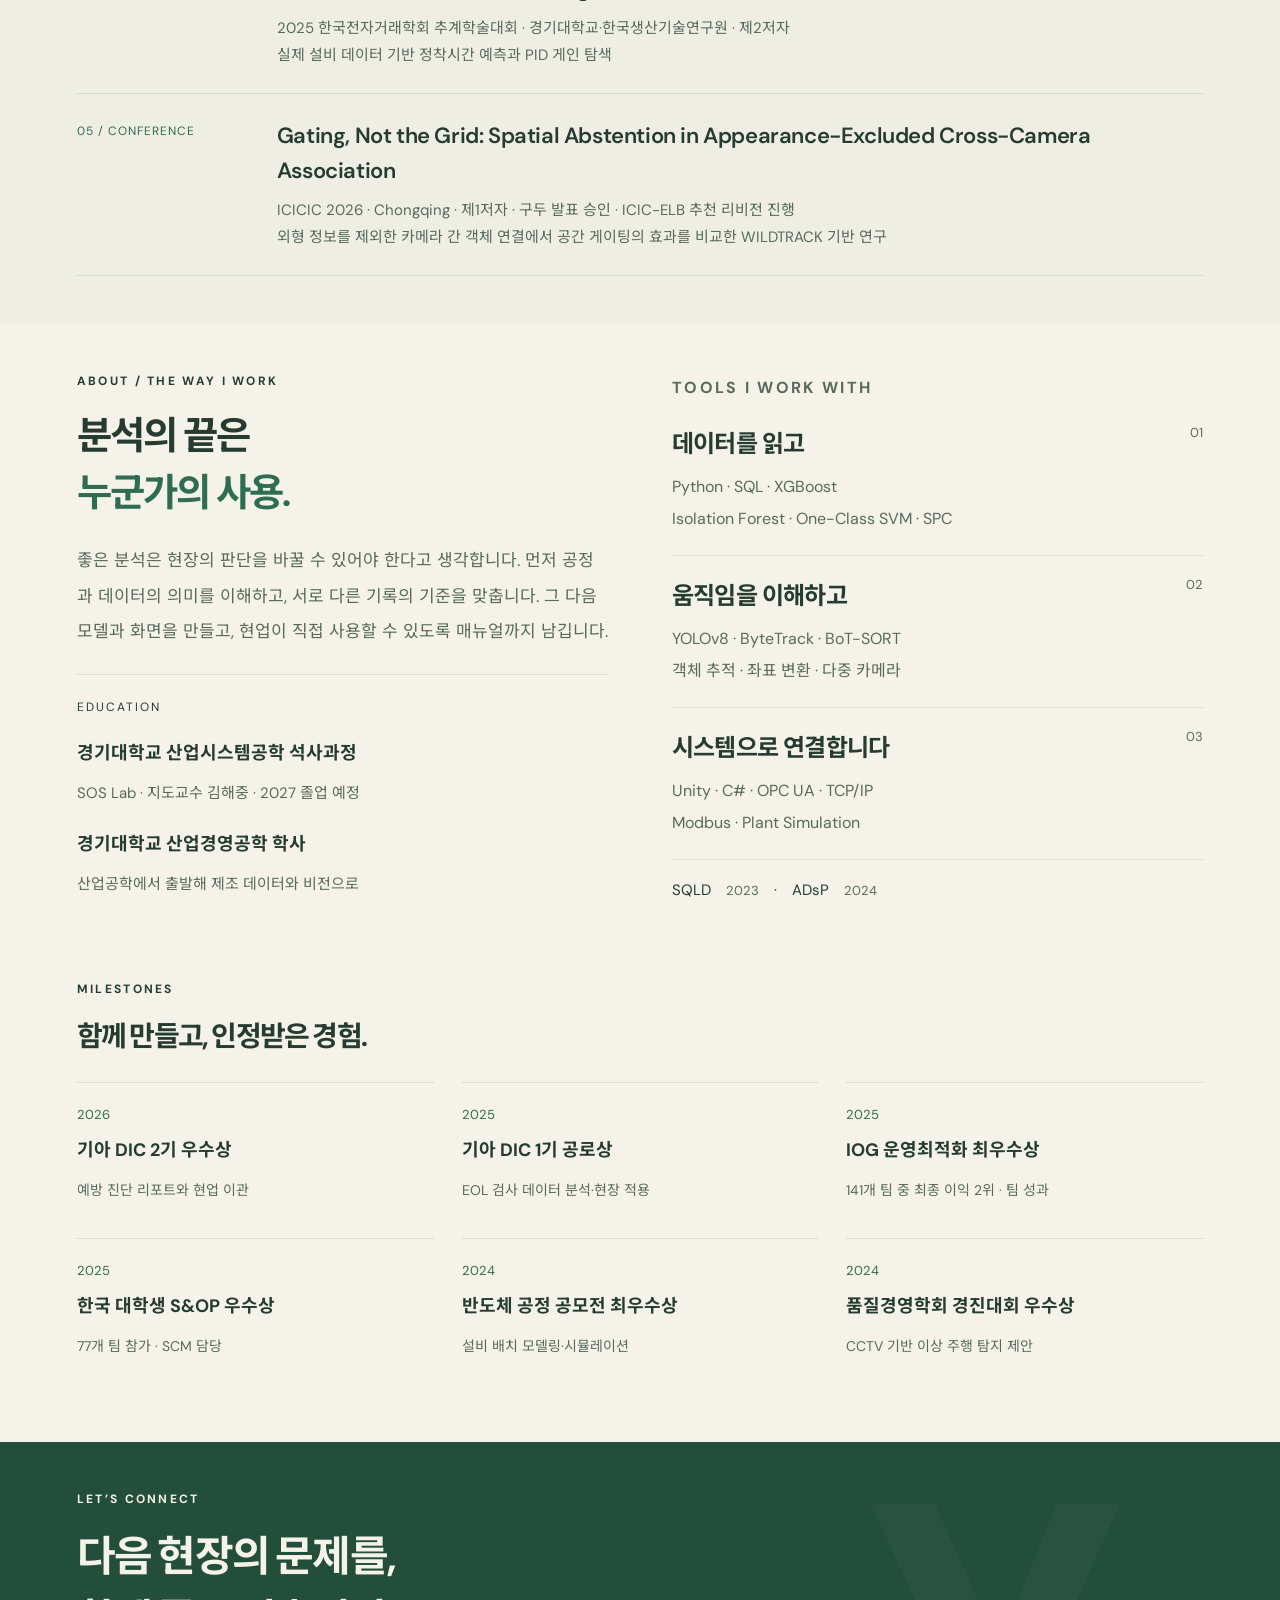
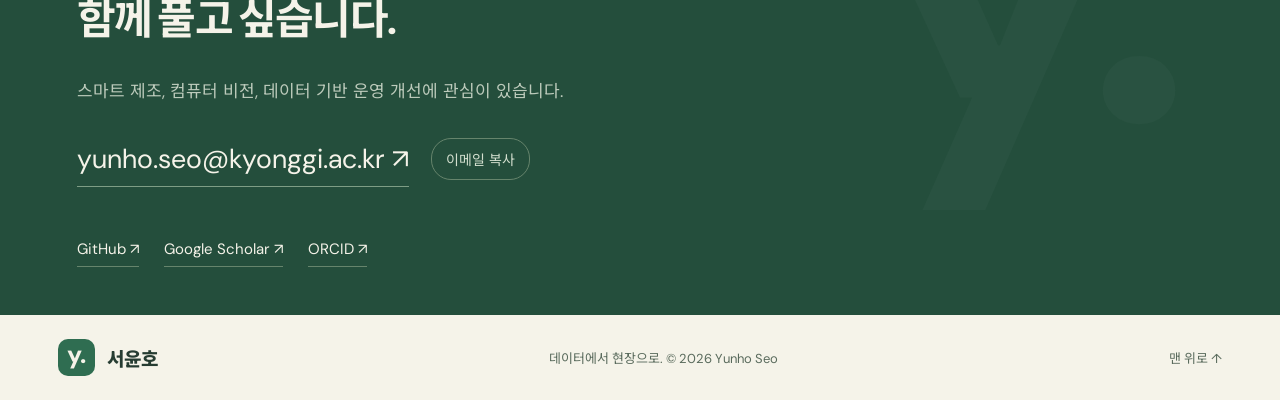
==== commit 6c89ba13: "Revise DIC 2 project wording and refresh cache version" ====
--- a/index.html
+++ b/index.html
@@ -1,4 +1,4 @@
-<!doctype html><html lang="ko"><head><meta charset="utf-8"><meta name="viewport" content="width=device-width, initial-scale=1"><title>서윤호 · 데이터로 연결하는 제조 현장</title><meta name="description" content="제조 현장의 데이터를 연결하고, 현업이 쓰는 도구로 만듭니다. 서윤호의 스마트 제조·컴퓨터 비전·디지털 트윈 포트폴리오."><meta name="theme-color" content="#f5f3e9"><meta property="og:type" content="website"><meta property="og:locale" content="ko_KR"><meta property="og:title" content="서윤호 · 데이터로 연결하는 제조 현장"><meta property="og:description" content="제조 현장의 데이터를 연결하고, 현업이 쓰는 도구로 만듭니다. 서윤호의 스마트 제조·컴퓨터 비전·디지털 트윈 포트폴리오."><meta name="twitter:card" content="summary"><meta name="twitter:title" content="서윤호 · 데이터로 연결하는 제조 현장"><meta name="twitter:description" content="스마트 제조·컴퓨터 비전·디지털 트윈을 연구하고 구현하는 서윤호의 포트폴리오."><link rel="icon" href="favicon.svg"><link rel="stylesheet" href="styles.css?v=20261026-framework"><link rel="stylesheet" href="experience.css?v=20261026-framework"><link rel="preconnect" href="https://fonts.googleapis.com"><link href="https://fonts.googleapis.com/css2?family=Noto+Sans+KR:wght@400;500;600;700;800;900&family=DM+Sans:wght@400;500;600;700&display=swap" rel="stylesheet"><noscript><style>.island-column,.island-sticky,.explore-cue,.tour-heading,.filters{display:none!important}.experience{display:block!important}.story-column{max-width:840px}.hero-story{min-height:0!important;max-height:none!important}</style></noscript></head>
+<!doctype html><html lang="ko"><head><meta charset="utf-8"><meta name="viewport" content="width=device-width, initial-scale=1"><title>서윤호 · 데이터로 연결하는 제조 현장</title><meta name="description" content="제조 현장의 데이터를 연결하고, 현업이 쓰는 도구로 만듭니다. 서윤호의 스마트 제조·컴퓨터 비전·디지털 트윈 포트폴리오."><meta name="theme-color" content="#f5f3e9"><meta property="og:type" content="website"><meta property="og:locale" content="ko_KR"><meta property="og:title" content="서윤호 · 데이터로 연결하는 제조 현장"><meta property="og:description" content="제조 현장의 데이터를 연결하고, 현업이 쓰는 도구로 만듭니다. 서윤호의 스마트 제조·컴퓨터 비전·디지털 트윈 포트폴리오."><meta name="twitter:card" content="summary"><meta name="twitter:title" content="서윤호 · 데이터로 연결하는 제조 현장"><meta name="twitter:description" content="스마트 제조·컴퓨터 비전·디지털 트윈을 연구하고 구현하는 서윤호의 포트폴리오."><link rel="icon" href="favicon.svg"><link rel="stylesheet" href="styles.css?v=20261112-dic2"><link rel="stylesheet" href="experience.css?v=20261112-dic2"><link rel="preconnect" href="https://fonts.googleapis.com"><link href="https://fonts.googleapis.com/css2?family=Noto+Sans+KR:wght@400;500;600;700;800;900&family=DM+Sans:wght@400;500;600;700&display=swap" rel="stylesheet"><noscript><style>.island-column,.island-sticky,.explore-cue,.tour-heading,.filters{display:none!important}.experience{display:block!important}.story-column{max-width:840px}.hero-story{min-height:0!important;max-height:none!important}</style></noscript></head>
 <body><a class="skip" href="#work">프로젝트 목록으로 바로 가기</a><header class="header"><a href="#home" class="brand"><span class="brand-icon">y.</span> 서윤호 <span class="brand-en">YUNHO SEO</span></a><span class="header-note"><i></i> FROM DATA TO THE FACTORY FLOOR</span><nav class="desktop-nav" aria-label="메인 메뉴"><a href="#evidence">Showcase</a><a href="#work">Work</a><a href="#research">Research</a><a href="#about">About</a><a href="https://github.com/yunhoseo" target="_blank" rel="noopener">GitHub ↗</a><a class="nav-contact" href="#contact">Contact ↗</a></nav><details class="mobile-menu"><summary>메뉴 <span aria-hidden="true">☰</span></summary><nav aria-label="모바일 메뉴"><a href="#evidence">Showcase · 결과물</a><a href="#work">Work · 프로젝트</a><a href="#research">Research · 논문</a><a href="#about">About · 소개</a><a href="https://github.com/yunhoseo" target="_blank" rel="noopener">GitHub ↗</a><a href="#contact">Contact · 연락처</a></nav></details></header>
 <main><noscript><aside class="script-note">JavaScript가 꺼져 있어 3D 투어와 상세창을 사용할 수 없습니다. 아래 프로젝트 요약과 연구·연락처 링크는 계속 확인할 수 있습니다.</aside></noscript><section class="experience" aria-label="서윤호의 스마트팩토리 포트폴리오 투어">
 <div class="island-column"><div class="island-sticky">
@@ -22,7 +22,7 @@
 </div>
 </section>
 <section id="evidence" class="section evidence-section"><div class="section-heading"><div><p class="section-kicker">BUILT & OBSERVED</p><h2>설명 너머,<br>직접 만든 결과물.</h2></div><p class="section-desc">실제 실행 영상과 공개 연구 자료로<br>구현한 내용과 검증 범위를 보여드립니다.</p></div><div id="evidence-content"><noscript><div class="static-evidence"><p>축소 제조 모형의 실제 실험 기록입니다. 두 영상은 각각의 기록이며 동기화된 비교 영상은 아닙니다.</p><p><a class="text-link" href="assets/twin-detection.mp4">실제 모형의 객체 탐지 영상 ↗</a> <a class="text-link" href="assets/twin-unity.mp4">Unity 디지털 트윈 실행 영상 ↗</a></p><p><a class="text-link" href="https://github.com/yunhoseo/wildtrack-multicam-fusion" target="_blank" rel="noopener">공개 선행 연구의 실험 코드와 결과 ↗</a></p></div></noscript></div></section>
-<section id="work" class="work section"><div class="section-heading"><div><p class="section-kicker">SELECTED WORK / 2024 — 2026</p><h2>문제에서 시작해,<br>현장에서 쓰이기까지.</h2></div><p class="section-desc">현장 데이터, 비전 연구, 자동화.<br>제가 맡은 일과 그 결과를 담았습니다.</p></div><div class="filters" role="group" aria-label="프로젝트 분야"><button aria-pressed="true" data-filter="전체">전체 <span data-project-count>10</span></button><button aria-pressed="false" data-filter="현장 데이터">현장 데이터</button><button aria-pressed="false" data-filter="비전·연구">비전·연구</button><button aria-pressed="false" data-filter="자동화·최적화">자동화·최적화</button></div><p id="filter-status" class="sr-only" aria-live="polite"></p><div id="projects"><noscript><div class="static-projects"><article><span>01</span><h3>고장 신호를 먼저 읽는 공장</h3><p>기아 DIC 2기 · 체결 불량 이상탐지</p><p>현장 점검·보전 조치에 활용</p></article><article><span>02</span><h3>영상 속 움직임을 현실의 좌표로</h3><p>비전 기반 물류 디지털 트윈</p><p>EPP 제조 공정 축소 모형에서 검증</p></article><article><span>03</span><h3>판정 기준을 현업의 손에</h3><p>기아 DIC 1기 · EOL 검사 가성 NG 분석</p><p>원인 부품 표시 로직 실제 라인 적용</p></article><article><span>04</span><h3>가려진 뒤에도 이어지는 추적</h3><p>위치 기반 다중 카메라 객체 연결 연구 · 석사학위 연구 진행 중</p><p>외형 특징 없이 위치 기반 연결 비교</p></article><article><span>05</span><h3>서로 다른 설비를 하나의 흐름으로</h3><p>실험 자동화 테스트베드</p><p>80여 단계 작업 시퀀스 정의 참여</p></article><article><span>06</span><h3>오래 머무를 재고를 미리 찾기</h3><p>공급망 협업관리 DX 플랫폼 · TYM</p><p>플랫폼 이상탐지 모듈에 반영</p></article><article><span>07</span><h3>배치를 바꿔 흐름을 개선하다</h3><p>반도체 공정 아이디어 공모전</p><p>시뮬레이션 생산량 597 → 716개 · 실제 공장 생산 실적이 아닌 모형 비교 결과</p></article><article><span>08</span><h3>제조 현장을 데이터로 보기 시작한 순간</h3><p>AI 기반 제조공정물류 최적화 · 더존소프트웨어</p><p>비전·다중 카메라 연구로 확장</p></article><article><span>09</span><h3>라벨링의 반복을 파이프라인으로</h3><p>DataLabeling · YOLO 자동 라벨링 도구</p><p>macOS·Windows 데스크톱 및 CLI 지원</p></article><article><span>10</span><h3>정착시간을 예측하고 제어값을 찾다</h3><p>한국생산기술연구원 공동연구 · PID 게인 최적화 · 2025 · 학회 논문 제2저자</p><p>정착시간 예측 MAPE 2.29% · XGBoost 비교 결과. 게인 탐색 결과는 모델 예측값 기준이며 실제 설비 재적용 성과가 아닙니다.</p></article></div></noscript></div></section>
+<section id="work" class="work section"><div class="section-heading"><div><p class="section-kicker">SELECTED WORK / 2024 — 2026</p><h2>문제에서 시작해,<br>현장에서 쓰이기까지.</h2></div><p class="section-desc">현장 데이터, 비전 연구, 자동화.<br>제가 맡은 일과 그 결과를 담았습니다.</p></div><div class="filters" role="group" aria-label="프로젝트 분야"><button aria-pressed="true" data-filter="전체">전체 <span data-project-count>10</span></button><button aria-pressed="false" data-filter="현장 데이터">현장 데이터</button><button aria-pressed="false" data-filter="비전·연구">비전·연구</button><button aria-pressed="false" data-filter="자동화·최적화">자동화·최적화</button></div><p id="filter-status" class="sr-only" aria-live="polite"></p><div id="projects"><noscript><div class="static-projects"><article><span>01</span><h3>고장 신호를 먼저 읽는 공장</h3><p>기아 DIC 2기 · 체결 불량 이상탐지</p><p>현장에서 약 1개월 사용 · 현업 이관</p></article><article><span>02</span><h3>영상 속 움직임을 현실의 좌표로</h3><p>비전 기반 물류 디지털 트윈</p><p>EPP 제조 공정 축소 모형에서 검증</p></article><article><span>03</span><h3>판정 기준을 현업의 손에</h3><p>기아 DIC 1기 · EOL 검사 가성 NG 분석</p><p>원인 부품 표시 로직 실제 라인 적용</p></article><article><span>04</span><h3>가려진 뒤에도 이어지는 추적</h3><p>위치 기반 다중 카메라 객체 연결 연구 · 석사학위 연구 진행 중</p><p>외형 특징 없이 위치 기반 연결 비교</p></article><article><span>05</span><h3>서로 다른 설비를 하나의 흐름으로</h3><p>실험 자동화 테스트베드</p><p>80여 단계 작업 시퀀스 정의 참여</p></article><article><span>06</span><h3>오래 머무를 재고를 미리 찾기</h3><p>공급망 협업관리 DX 플랫폼 · TYM</p><p>플랫폼 이상탐지 모듈에 반영</p></article><article><span>07</span><h3>배치를 바꿔 흐름을 개선하다</h3><p>반도체 공정 아이디어 공모전</p><p>시뮬레이션 생산량 597 → 716개 · 실제 공장 생산 실적이 아닌 모형 비교 결과</p></article><article><span>08</span><h3>제조 현장을 데이터로 보기 시작한 순간</h3><p>AI 기반 제조공정물류 최적화 · 더존소프트웨어</p><p>비전·다중 카메라 연구로 확장</p></article><article><span>09</span><h3>라벨링의 반복을 파이프라인으로</h3><p>DataLabeling · YOLO 자동 라벨링 도구</p><p>macOS·Windows 데스크톱 및 CLI 지원</p></article><article><span>10</span><h3>정착시간을 예측하고 제어값을 찾다</h3><p>한국생산기술연구원 공동연구 · PID 게인 최적화 · 2025 · 학회 논문 제2저자</p><p>정착시간 예측 MAPE 2.29% · XGBoost 비교 결과. 게인 탐색 결과는 모델 예측값 기준이며 실제 설비 재적용 성과가 아닙니다.</p></article></div></noscript></div></section>
 <section class="code-section section" id="open-research"><p class="section-kicker">OPEN RESEARCH & TOOLS</p><div class="section-heading"><h2>연구의 과정과 결과,<br>직접 만든 도구를 공개합니다.</h2><a class="text-link" href="https://github.com/yunhoseo" target="_blank" rel="noopener">GitHub @yunhoseo ↗</a></div><div class="repo-grid">
 <a href="https://github.com/yunhoseo/wildtrack-multicam-fusion" target="_blank" rel="noopener"><span>RESEARCH / PYTHON</span><h3>wildtrack-multicam-fusion ↗</h3><p>WILDTRACK 기반 교차 카메라 연결 실험. 고정 설정과 카메라 쌍별 평가 결과를 공개했습니다.</p></a>
 <a href="https://github.com/yunhoseo/gradebook-firebase" target="_blank" rel="noopener"><span>TOOL / FIREBASE WEB APP</span><h3>공유 성적 관리 웹앱 ↗</h3><p>교수·조교가 문항별 성적을 입력하고 엑셀로 가져오거나 내려받는 도구입니다. Google 로그인·접근 권한 관리와 Firestore 버전 검사로 동시 저장 충돌을 처리합니다.</p></a>
@@ -36,4 +36,4 @@
 <section class="about section" id="about"><div class="about-intro"><p class="section-kicker">ABOUT / THE WAY I WORK</p><h2>분석의 끝은<br><em>누군가의 사용.</em></h2><p>좋은 분석은 현장의 판단을 바꿀 수 있어야 한다고 생각합니다. 먼저 공정과 데이터의 의미를 이해하고, 서로 다른 기록의 기준을 맞춥니다. 그 다음 모델과 화면을 만들고, 현업이 직접 사용할 수 있도록 매뉴얼까지 남깁니다.</p><div class="education"><span>EDUCATION</span><h3>경기대학교 산업시스템공학 석사과정</h3><p>SOS Lab · 지도교수 김해중 · 2027 졸업 예정</p><h3>경기대학교 산업경영공학 학사</h3><p>산업공학에서 출발해 제조 데이터와 비전으로</p></div></div><div class="toolbox"><p class="section-kicker">TOOLS I WORK WITH</p><div><span>01</span><h3>데이터를 읽고</h3><p>Python · SQL · XGBoost<br>Isolation Forest · One-Class SVM · SPC</p></div><div><span>02</span><h3>움직임을 이해하고</h3><p>YOLOv8 · ByteTrack · BoT-SORT<br>객체 추적 · 좌표 변환 · 다중 카메라</p></div><div><span>03</span><h3>시스템으로 연결합니다</h3><p>Unity · C# · OPC UA · TCP/IP<br>Modbus · Plant Simulation</p></div><div class="certs">SQLD <span>2023</span> <b>·</b> ADsP <span>2024</span></div></div></section>
 <section class="awards section"><p class="section-kicker">MILESTONES</p><h2>함께 만들고, 인정받은 경험.</h2><div class="award-grid"><div><span>2026</span><h3>기아 DIC 2기 우수상</h3><p>예방 진단 리포트와 현업 이관</p></div><div><span>2025</span><h3>기아 DIC 1기 공로상</h3><p>EOL 검사 데이터 분석·현장 적용</p></div><div><span>2025</span><h3>IOG 운영최적화 최우수상</h3><p>141개 팀 중 최종 이익 2위 · 팀 성과</p></div><div><span>2025</span><h3>한국 대학생 S&OP 우수상</h3><p>77개 팀 참가 · SCM 담당</p></div><div><span>2024</span><h3>반도체 공정 공모전 최우수상</h3><p>설비 배치 모델링·시뮬레이션</p></div><div><span>2024</span><h3>품질경영학회 경진대회 우수상</h3><p>CCTV 기반 이상 주행 탐지 제안</p></div></div></section>
 <section id="contact" class="contact"><p class="section-kicker">LET’S CONNECT</p><h2>다음 현장의 문제를,<br>함께 풀고 싶습니다.</h2><p>스마트 제조, 컴퓨터 비전, 데이터 기반 운영 개선에 관심이 있습니다.</p><div class="contact-actions"><a href="mailto:yunho.seo@kyonggi.ac.kr">yunho.seo@kyonggi.ac.kr ↗</a><button id="copy-email" aria-label="이메일 주소 복사">이메일 복사</button></div><span id="copy-status" role="status"></span><div class="profile-links"><a href="https://github.com/yunhoseo" target="_blank" rel="noopener">GitHub ↗</a><a href="https://scholar.google.com/citations?user=6oiCOa8AAAAJ&hl=ko" target="_blank" rel="noopener">Google Scholar ↗</a><a href="https://orcid.org/0009-0008-2599-6824" target="_blank" rel="noopener">ORCID ↗</a></div></section></main>
-<footer><a class="brand" href="#home"><span class="brand-icon">y.</span> 서윤호</a><span>데이터에서 현장으로. © 2026 Yunho Seo</span><a href="#home">맨 위로 ↑</a></footer><dialog id="detail" aria-labelledby="detail-title"><button class="close" aria-label="프로젝트 상세 닫기">닫기 ×</button><div id="detail-content"></div></dialog><script type="module" src="app.js?v=20261026-framework"></script></body></html>
+<footer><a class="brand" href="#home"><span class="brand-icon">y.</span> 서윤호</a><span>데이터에서 현장으로. © 2026 Yunho Seo</span><a href="#home">맨 위로 ↑</a></footer><dialog id="detail" aria-labelledby="detail-title"><button class="close" aria-label="프로젝트 상세 닫기">닫기 ×</button><div id="detail-content"></div></dialog><script type="module" src="app.js?v=20261112-dic2"></script></body></html>
